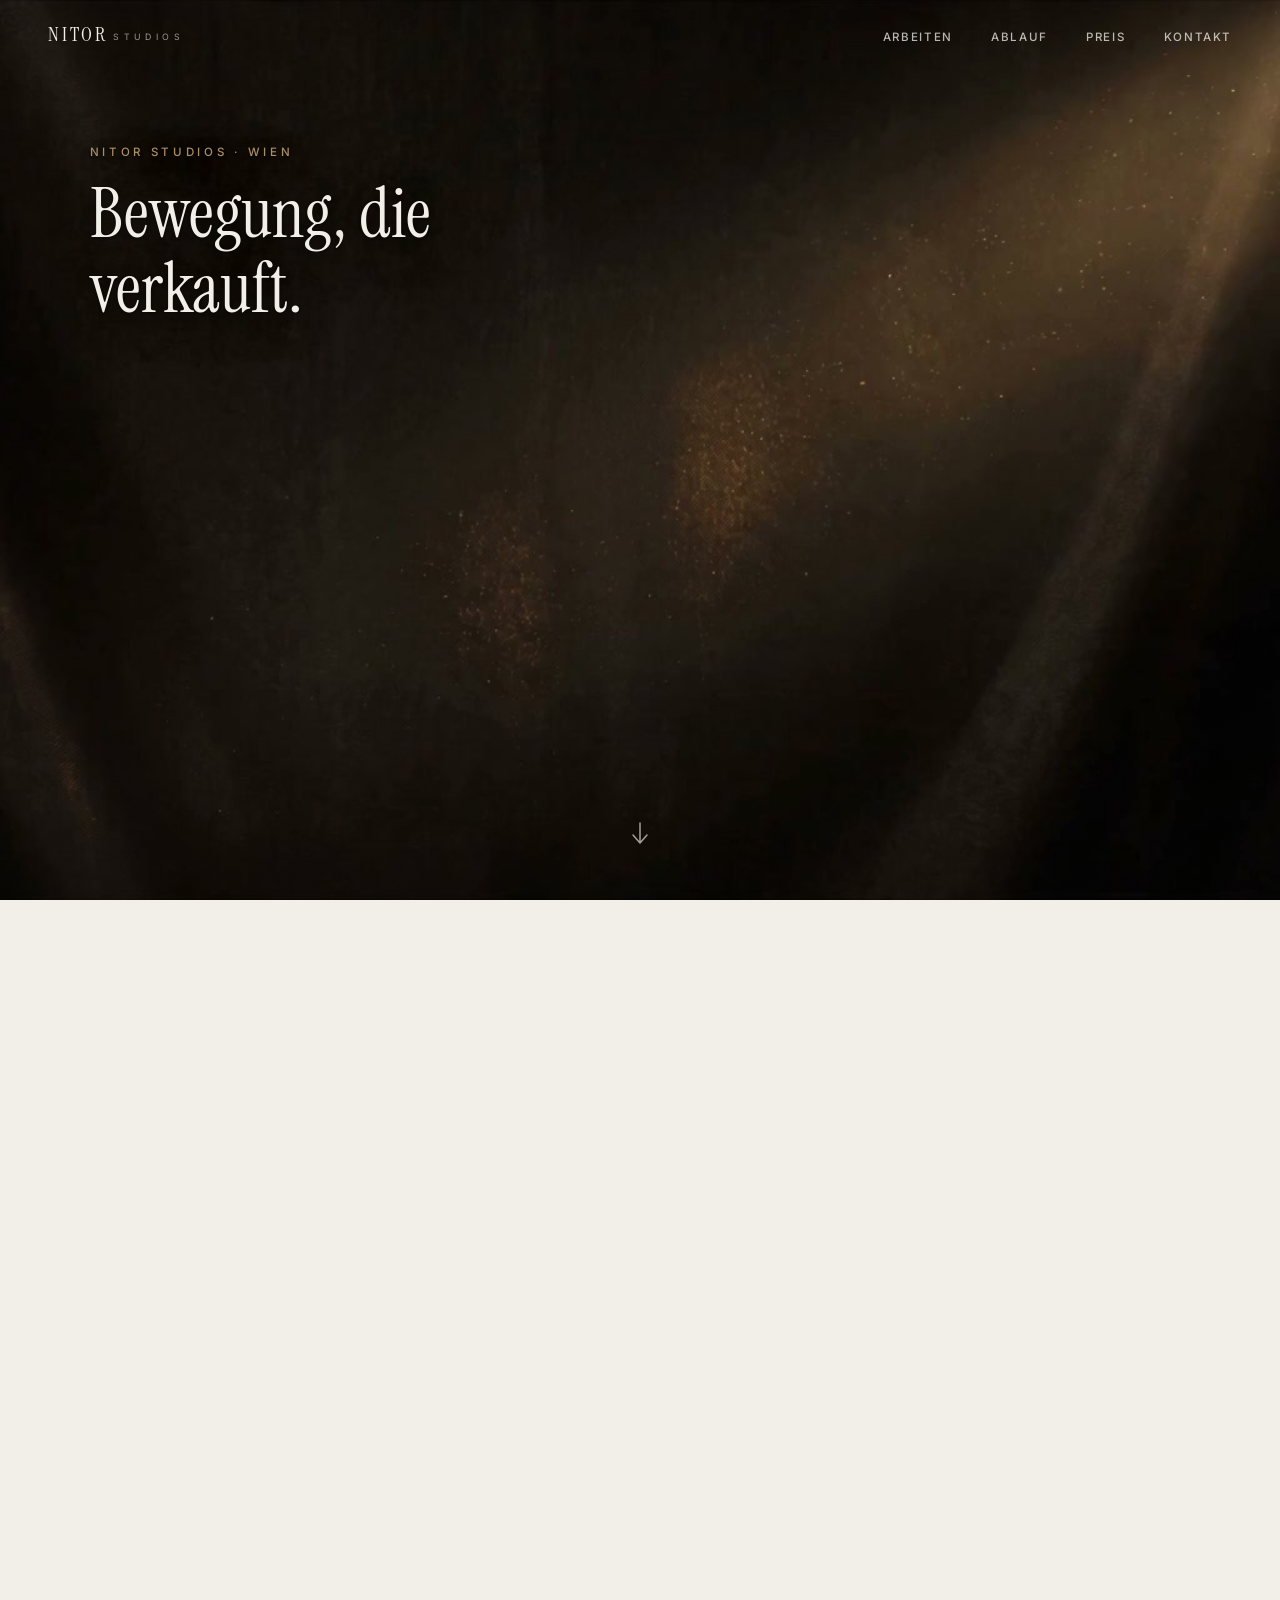
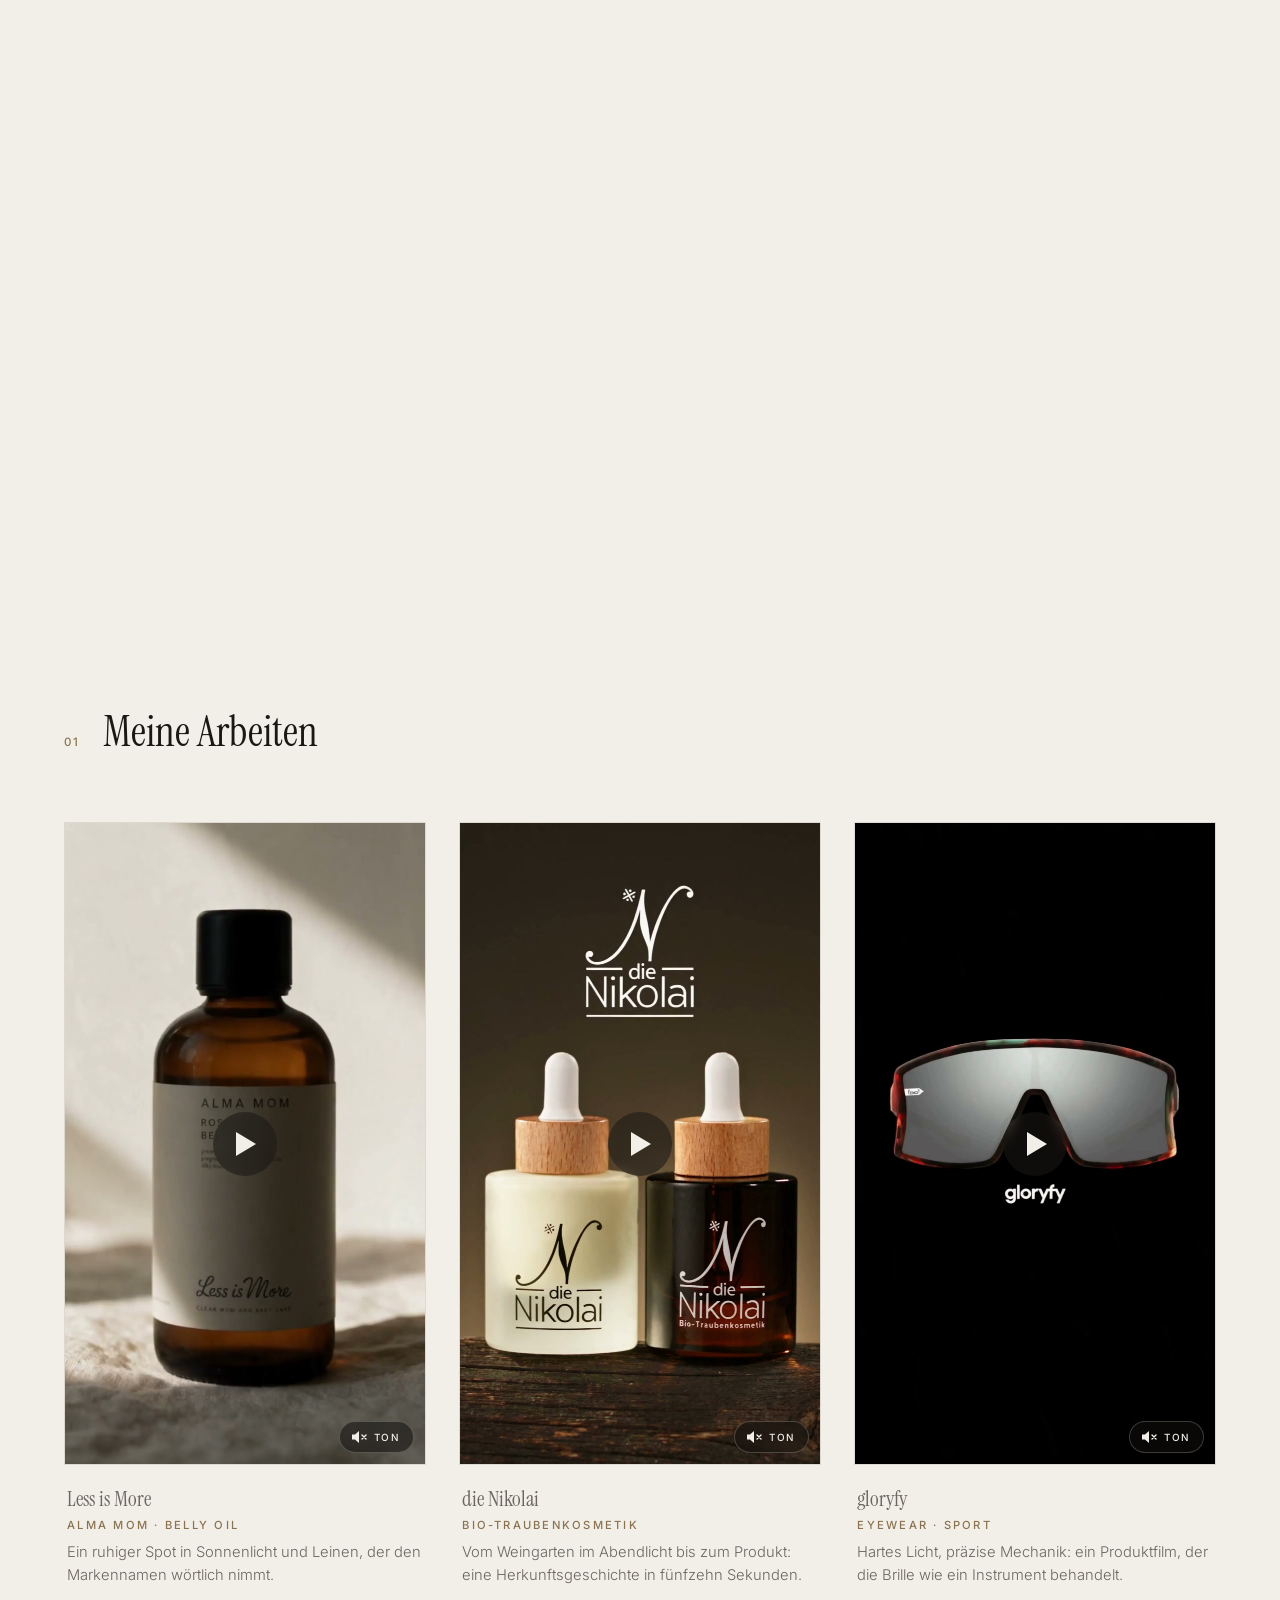
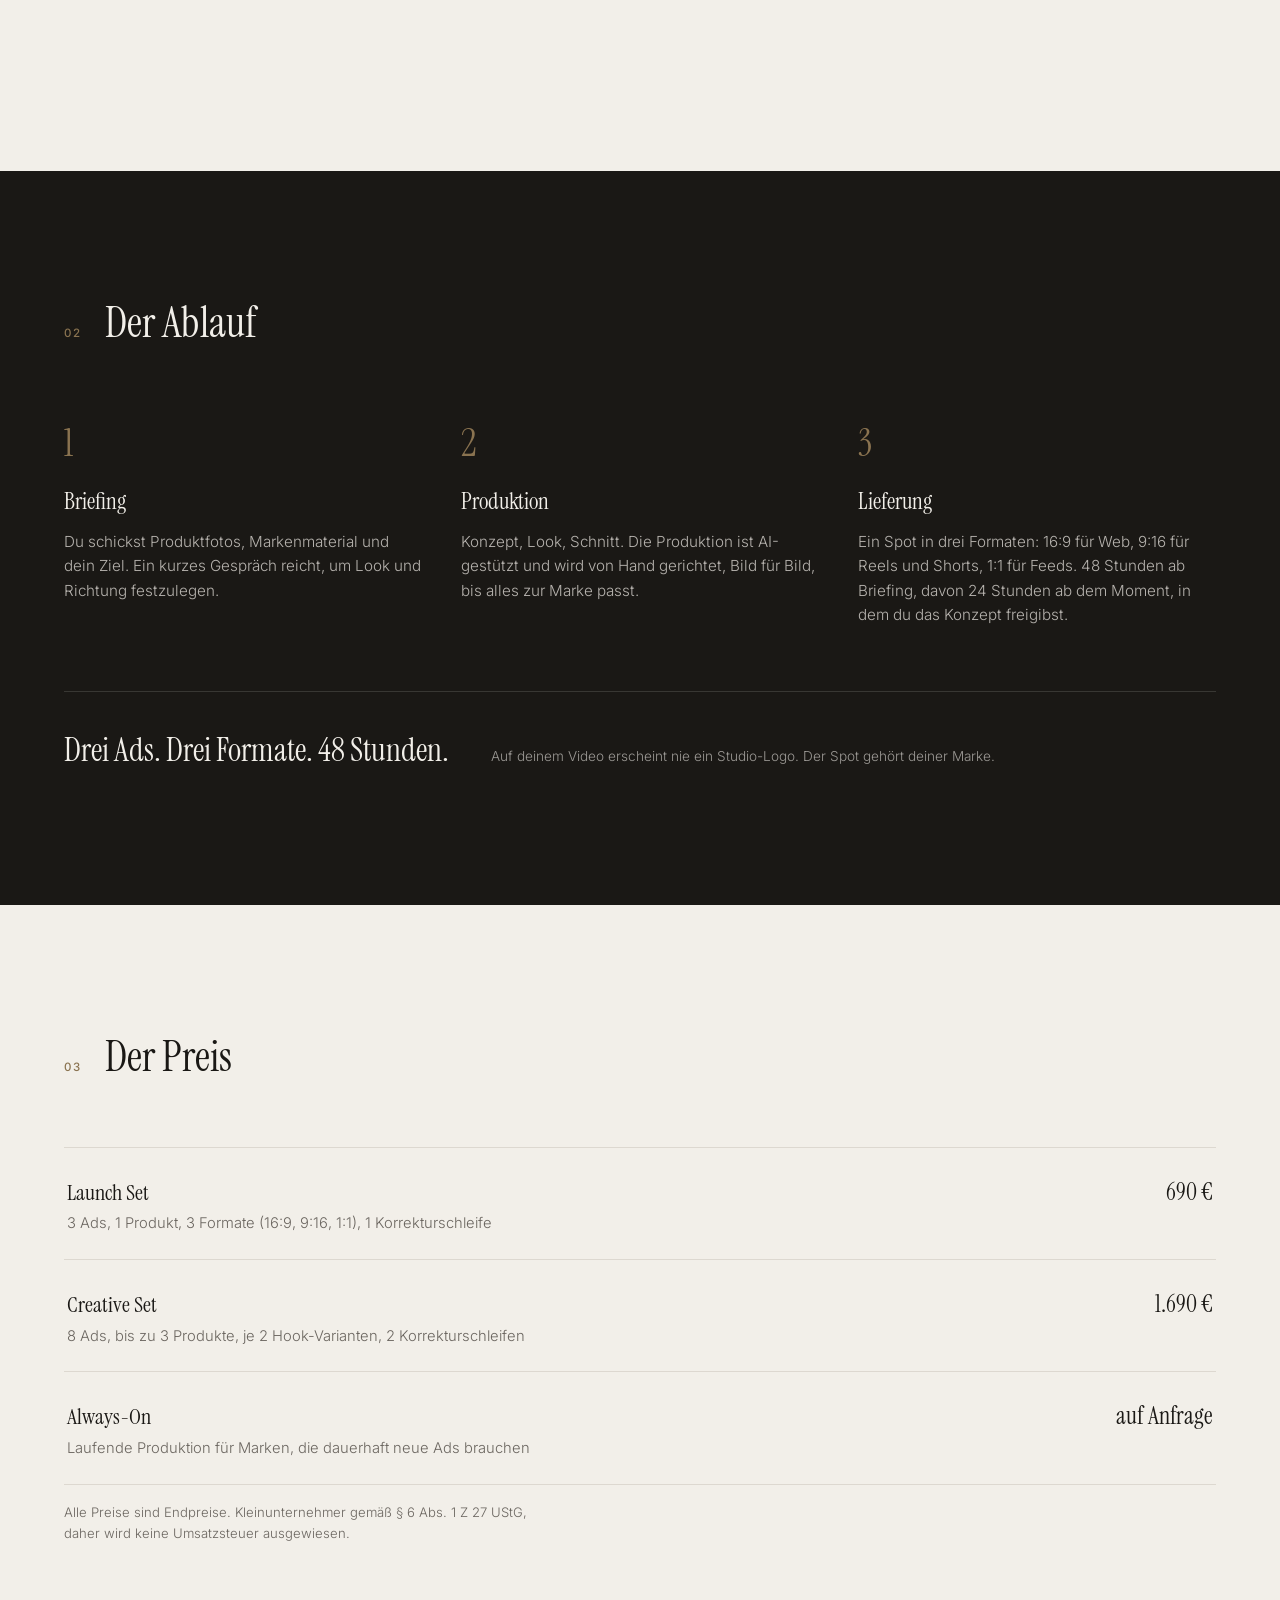
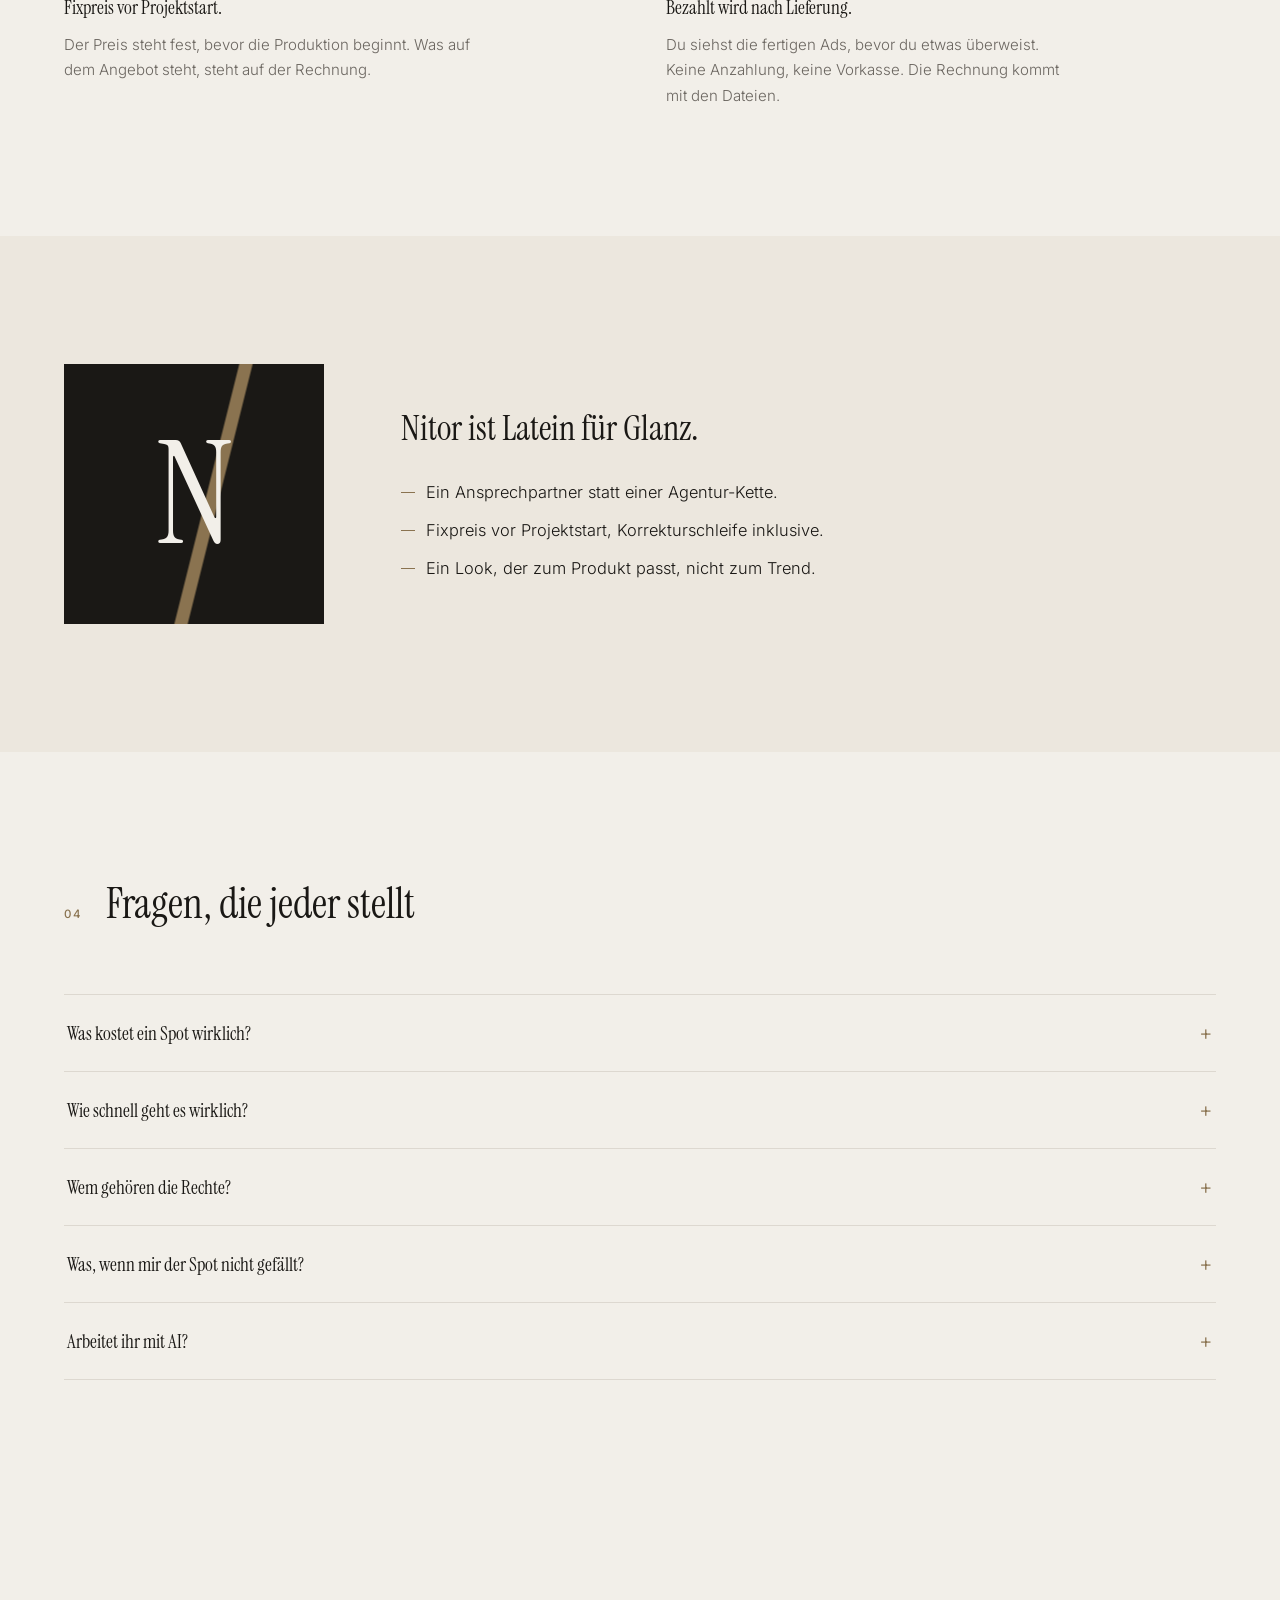
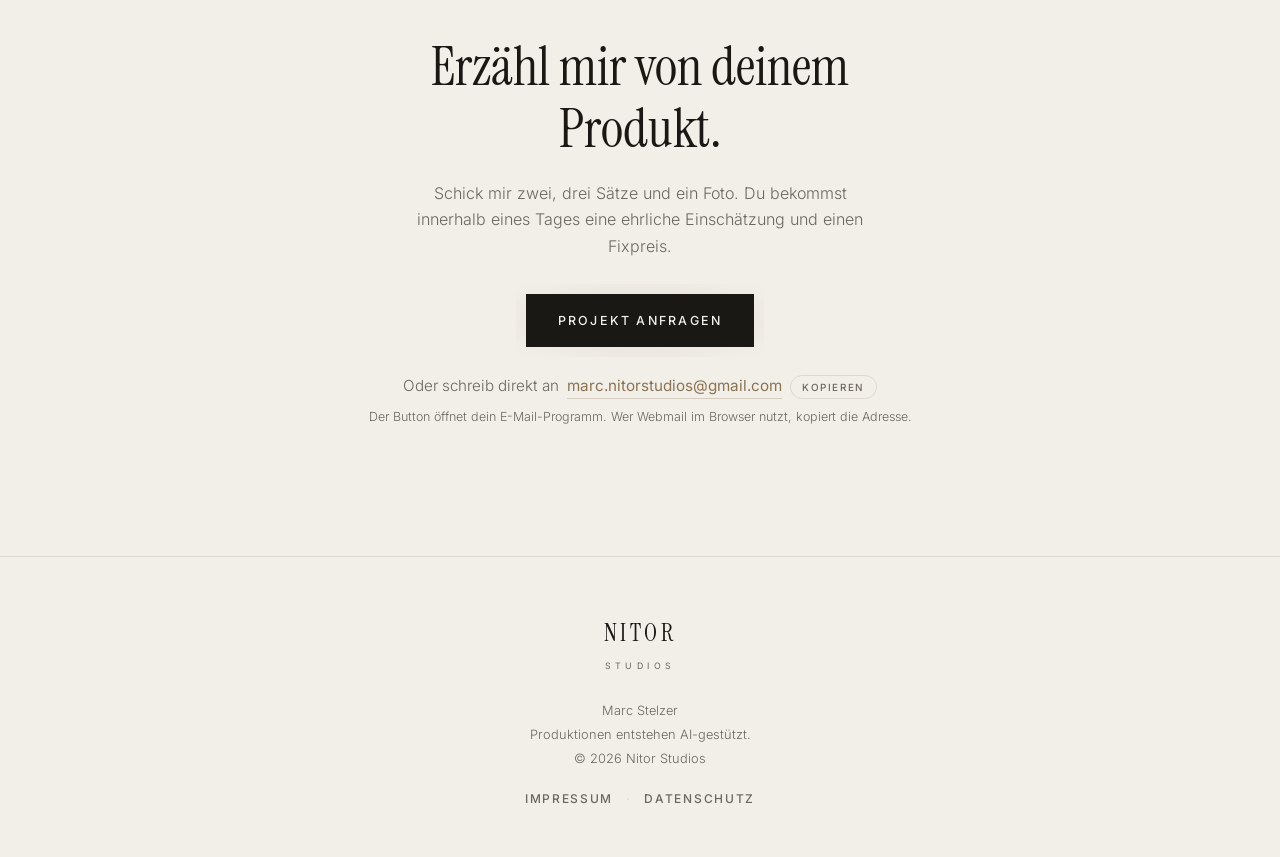
==== index.html @ 81fd9d3a "Footer: Ortsangabe Wien entfernt Co-Authored-By: Claude Fable 5 <noreply@anthropic.com>" ====
<!DOCTYPE html>
<html lang="de">
<head>
<meta charset="UTF-8">
<meta name="viewport" content="width=device-width, initial-scale=1.0">
<title>Nitor Studios · Produktvideos für Premium-Marken</title>
<meta name="description" content="Motion Design für Marken mit physischen Produkten. Drei Ads, drei Formate, Lieferung in 48 Stunden. Nitor Studios, Wien.">
<meta name="theme-color" content="#1A1815">
<meta property="og:title" content="Nitor Studios · Produktvideos für Premium-Marken">
<meta property="og:description" content="Drei Ads, drei Formate, Lieferung in 48 Stunden. Motion Design aus Wien.">
<meta property="og:type" content="website">
<meta property="og:url" content="https://nitorstudios.com/">
<meta property="og:image" content="https://nitorstudios.com/assets/hero-ending.jpg">
<link rel="icon" href="data:image/svg+xml,%3Csvg xmlns='http://www.w3.org/2000/svg' viewBox='0 0 64 64'%3E%3Crect width='64' height='64' rx='6' fill='%231A1815'/%3E%3Cline x1='46' y1='-4' x2='20' y2='70' stroke='%238A7350' stroke-width='5'/%3E%3Ctext x='32' y='45' font-family='Georgia,serif' font-size='38' fill='%23F2EFE9' text-anchor='middle'%3EN%3C/text%3E%3C/svg%3E">
<link rel="preload" href="assets/fonts/inter-var-latin.woff2" as="font" type="font/woff2" crossorigin>
<link rel="preload" href="assets/fonts/instrument-serif-400-latin.woff2" as="font" type="font/woff2" crossorigin>
<style>
/* Schriften liegen auf diesem Server, nicht bei Google. Lizenzen: assets/fonts/LIZENZ.txt */
@font-face{font-family:'Instrument Serif';font-style:normal;font-weight:400;font-display:swap;
  src:url(assets/fonts/instrument-serif-400-latin.woff2) format('woff2');
  unicode-range:U+0000-00FF,U+0131,U+0152-0153,U+02BB-02BC,U+02C6,U+02DA,U+02DC,U+0304,U+0308,U+0329,U+2000-206F,U+20AC,U+2122,U+2191,U+2193,U+2212,U+2215,U+FEFF,U+FFFD}
@font-face{font-family:'Instrument Serif';font-style:normal;font-weight:400;font-display:swap;
  src:url(assets/fonts/instrument-serif-400-latin-ext.woff2) format('woff2');
  unicode-range:U+0100-02BA,U+02BD-02C5,U+02C7-02CC,U+02CE-02D7,U+02DD-02FF,U+0304,U+0308,U+0329,U+1D00-1DBF,U+1E00-1E9F,U+1EF2-1EFF,U+2020,U+20A0-20AB,U+20AD-20C0,U+2113,U+2C60-2C7F,U+A720-A7FF}
@font-face{font-family:'Inter';font-style:normal;font-weight:100 900;font-display:swap;
  src:url(assets/fonts/inter-var-latin.woff2) format('woff2');
  unicode-range:U+0000-00FF,U+0131,U+0152-0153,U+02BB-02BC,U+02C6,U+02DA,U+02DC,U+0304,U+0308,U+0329,U+2000-206F,U+20AC,U+2122,U+2191,U+2193,U+2212,U+2215,U+FEFF,U+FFFD}
@font-face{font-family:'Inter';font-style:normal;font-weight:100 900;font-display:swap;
  src:url(assets/fonts/inter-var-latin-ext.woff2) format('woff2');
  unicode-range:U+0100-02BA,U+02BD-02C5,U+02C7-02CC,U+02CE-02D7,U+02DD-02FF,U+0304,U+0308,U+0329,U+1D00-1DBF,U+1E00-1E9F,U+1EF2-1EFF,U+2020,U+20A0-20AB,U+20AD-20C0,U+2113,U+2C60-2C7F,U+A720-A7FF}
:root{
  --canvas:#F2EFE9;
  --panel:#ECE7DE;
  --dark:#1A1815;
  --accent:#8A7350;
  --accent-hover:#75613F;
  --accent-muted:rgba(138,115,80,.28);
  --text-primary:#1A1815;
  --text-secondary:#6B6660;
  --line:#DDD8D0;
  --serif:'Instrument Serif',Georgia,serif;
  --sans:'Inter',Helvetica,Arial,sans-serif;
  --ease:cubic-bezier(.22,.61,.36,1);
  --ease-io:cubic-bezier(.65,.05,.36,1);
  --brass-light:#A98F66;
  --tveil:0 1px 2px rgba(12,10,8,.95),0 3px 14px rgba(12,10,8,.7),0 10px 40px rgba(12,10,8,.65);
}
*{margin:0;padding:0;box-sizing:border-box}
html{scroll-behavior:smooth}
html,body{overflow-x:hidden;overflow-x:clip}
body{
  font-family:var(--sans);font-weight:400;font-size:16px;line-height:1.65;
  color:var(--text-primary);background:var(--canvas);
  opacity:0;transition:opacity .8s var(--ease);
}
body.ready{opacity:1}
body.paused *,body.paused *::before,body.paused *::after{animation-play-state:paused !important}

/* Umgebungsebene: ein Hauch warmes Licht, sehr langsam, plus feines Korn */
.env{position:fixed;inset:0;z-index:0;pointer-events:none}
.env::before{content:"";position:absolute;inset:-20%;
  background:radial-gradient(ellipse 60% 50% at 70% 20%,rgba(138,115,80,.05),rgba(138,115,80,0) 70%);
  animation:envdrift 90s var(--ease-io) -30s infinite alternate}
.env::after{content:"";position:absolute;inset:0;opacity:.35;
  background-image:url("data:image/svg+xml,%3Csvg xmlns='http://www.w3.org/2000/svg' width='120' height='120'%3E%3Cfilter id='n'%3E%3CfeTurbulence type='fractalNoise' baseFrequency='.9' numOctaves='2'/%3E%3CfeColorMatrix values='0 0 0 0 .55 0 0 0 0 .5 0 0 0 0 .44 0 0 0 .05 0'/%3E%3C/filter%3E%3Crect width='120' height='120' filter='url(%23n)'/%3E%3C/svg%3E")}
@keyframes envdrift{from{transform:translate3d(-3%,-2%,0)}to{transform:translate3d(3%,4%,0)}}

.skip{position:absolute;left:-9999px;top:0;z-index:100;background:var(--dark);color:var(--canvas);padding:.6rem 1rem;font-size:.85rem}
.skip:focus{left:1rem;top:1rem}
:focus-visible{outline:2px solid var(--accent);outline-offset:3px}

/* ---------- Navigation ---------- */
nav{position:fixed;top:0;left:0;right:0;z-index:50;
  display:flex;align-items:baseline;justify-content:space-between;
  padding:1.1rem clamp(1.2rem,4vw,3rem);
  background:rgba(242,239,233,0);border-bottom:1px solid rgba(221,216,208,0);
  transition:background .5s var(--ease),border-color .5s var(--ease)}
nav.solid{background:rgba(242,239,233,.92);border-bottom-color:var(--line);backdrop-filter:blur(8px)}
.wordmark{font-family:var(--serif);font-size:1.25rem;letter-spacing:.14em;color:var(--text-primary);text-decoration:none;transition:color .5s var(--ease)}
.wordmark small{font-family:var(--sans);font-weight:400;font-size:.55rem;letter-spacing:.5em;color:var(--text-secondary);margin-left:.6em;vertical-align:.12em;transition:color .5s var(--ease)}
.nav-links{display:flex;gap:clamp(1rem,3vw,2.4rem);list-style:none}
.nav-links a{font-size:.72rem;font-weight:500;letter-spacing:.14em;text-transform:uppercase;color:var(--text-secondary);text-decoration:none;transition:color .3s var(--ease)}
.nav-links a:hover{color:var(--accent)}
/* Über dem dunklen Hero ist die Navigation hell */
nav:not(.solid) .wordmark{color:var(--canvas)}
nav:not(.solid) .wordmark small{color:rgba(242,239,233,.6)}
nav:not(.solid) .nav-links a{color:rgba(242,239,233,.75)}
nav:not(.solid) .nav-links a:hover{color:var(--brass-light)}
@media (max-width:720px){.nav-links{display:none}}

/* ---------- Hero ---------- */
.hero{position:relative;height:420vh}
.stage{position:sticky;top:0;height:100vh;overflow:hidden;background:var(--dark)}
.poster,video#heroVid{position:absolute;inset:0;width:100%;height:100%;object-fit:cover}
.poster{background-size:cover;background-position:center}
video#heroVid{opacity:0;transition:opacity .6s var(--ease);will-change:transform;transform:translateZ(0)}
.stage.video-ready video#heroVid{opacity:1}
.stage.video-failed video#heroVid{display:none}

/* Grund-Schleier: dunkelt die Ränder, damit kein Frame je roh unter Text liegt */
.scrim{position:absolute;inset:0;pointer-events:none;
  background:radial-gradient(ellipse 130% 100% at 50% 45%,rgba(12,10,8,0) 40%,rgba(12,10,8,.5) 100%)}

/* Das echte N über dem Film: baut sich mit dem Scroll auf */
.nlogo{position:absolute;top:32vh;left:50%;transform:translate(-50%,-50%) scale(calc(.94 + .06*var(--nk,0)));
  font-family:var(--serif);font-size:clamp(8rem,26vh,15rem);line-height:1;color:var(--canvas);
  opacity:var(--nk,0);pointer-events:none;text-shadow:0 2px 30px rgba(12,10,8,.5)}
/* Der Monogramm-Streifen als exakte Vektorlinie, erscheint zur Ankunft */
.nstreak{position:absolute;top:32vh;left:calc(50% + 3.2vh);width:1.3vh;height:160vh;
  transform:translate(-50%,-50%) rotate(14deg);background:rgba(169,143,102,.8);
  opacity:var(--sk,0);pointer-events:none;filter:blur(1px);
  -webkit-mask-image:linear-gradient(to bottom,transparent 0%,#000 18%,#000 54%,transparent 68%);
  mask-image:linear-gradient(to bottom,transparent 0%,#000 18%,#000 54%,transparent 68%)}

/* Text-Bänder (helle Schrift auf dunkler Welt) */
.band{position:absolute;opacity:0;max-width:34rem;color:var(--canvas);text-shadow:var(--tveil)}
.band::before{content:"";position:absolute;inset:-22% -18%;z-index:-1;pointer-events:none;
  opacity:calc(.3 + .7*var(--k,1));
  background:radial-gradient(ellipse 58% 52% at 50% 50%,rgba(12,10,8,var(--veil,.5)) 0%,rgba(12,10,8,calc(var(--veil,.5)*.6)) 40%,rgba(12,10,8,0) 70%)}
.band .kicker{font-size:.72rem;font-weight:500;letter-spacing:.32em;text-transform:uppercase;color:var(--brass-light);margin-bottom:1rem}
.band h1,.band h2{font-family:var(--serif);font-weight:400;line-height:1.08;letter-spacing:0;color:var(--canvas)}
.band h1{font-size:clamp(2.6rem,5.4vw,4.6rem)}
.band h2{font-size:clamp(2.2rem,4.4vw,3.6rem)}
.band p{font-weight:300;font-size:clamp(1.05rem,1.5vw,1.3rem);line-height:1.5;color:var(--canvas)}
.band .sub{margin-top:1.1rem;color:rgba(242,239,233,.82)}
#band1{top:16vh;left:clamp(1.2rem,7vw,6rem)}
#band2{top:30vh;left:clamp(1.2rem,7vw,6rem)}
#band3{top:26vh;left:clamp(1.2rem,7vw,6rem)}
#band4{top:50vh;left:50%;transform:translateX(-50%);text-align:center;max-width:46rem;width:min(92vw,46rem)}
.sr-only{position:absolute;width:1px;height:1px;padding:0;margin:-1px;overflow:hidden;clip:rect(0 0 0 0);white-space:nowrap;border:0}
.w{display:inline-block;white-space:nowrap}
.c{display:inline-block}

/* Entrance a: Aufstieg Wort für Wort */
.e-rise .w{--kc:clamp(0,(var(--k,0) - var(--th,0))*2.8,1);opacity:var(--kc);
  transform:translateY(calc((1 - var(--kc))*26px))}
/* Entrance c: Blur zu scharf, zwei Kopien */
.e-blur .soft{filter:blur(9px);position:absolute;inset:0;opacity:calc(1 - var(--k,0))}
.e-blur .sharp{opacity:var(--k,0)}
/* Entrance d: Wort-Punch */
.e-punch .w{--kc:clamp(0,(var(--k,0) - var(--th,0))*3,1);
  --ks:clamp(0,(var(--k,0) - var(--th,0) - var(--sd,.1))*var(--ss,3.2),1);
  opacity:var(--kc);
  transform:scale(calc(0.6 + (0.4 + var(--ov,.1))*var(--kc) - var(--ov,.1)*var(--ks)))}
.e-punch .w.em{--ov:0.24;--sd:0.16;--ss:2.6;color:var(--accent)}
/* Entrance e: gestaffelte Ankunft */
.e-settle .w{--kc:clamp(0,(var(--k,0) - var(--th,0))*3,1);opacity:var(--kc);
  transform:translateY(calc((1 - var(--kc))*22px))}
.e-settle .sub{opacity:var(--ks2,0);transform:translateY(calc((1 - var(--ks2,0))*14px))}
.e-settle .cta-row{opacity:var(--kb,0);transform:translateY(calc((1 - var(--kb,0))*12px))}

.cta-row{display:flex;gap:1rem;justify-content:center;margin-top:1.8rem;flex-wrap:wrap}
.btn{display:inline-block;font-size:.78rem;font-weight:500;letter-spacing:.18em;text-transform:uppercase;
  text-decoration:none;padding:.95rem 1.9rem;border:1px solid var(--text-primary);color:var(--text-primary);
  background:transparent;transition:background .35s var(--ease),color .35s var(--ease),border-color .35s var(--ease);text-shadow:none}
.btn:hover{background:var(--dark);color:var(--canvas)}
.btn.solid{background:var(--dark);color:var(--canvas);border-color:var(--dark)}
.btn.solid:hover{background:var(--accent);border-color:var(--accent)}
/* Buttons auf dunklem Grund (Hero und statischer Hero) */
.stage .btn,.static-hero .btn{border-color:var(--canvas);color:var(--canvas)}
.stage .btn:hover,.static-hero .btn:hover{background:var(--canvas);color:var(--dark)}
.stage .btn.solid,.static-hero .btn.solid{background:var(--canvas);color:var(--dark);border-color:var(--canvas)}
.stage .btn.solid:hover,.static-hero .btn.solid:hover{background:var(--brass-light);border-color:var(--brass-light);color:var(--dark)}
@media (pointer:coarse){.btn{min-height:44px;display:inline-flex;align-items:center;justify-content:center}}

/* Ladering und Scroll-Hinweis */
.ring-wrap{position:absolute;bottom:3.2rem;left:50%;transform:translateX(-50%);color:var(--accent)}
.ring{width:34px;height:34px;transform:rotate(-90deg)}
.ring circle{stroke-dashoffset:var(--ld,126);transition:stroke-dashoffset .2s linear}
.cue{position:absolute;bottom:3.2rem;left:50%;transform:translateX(-50%);color:rgba(242,239,233,.65);opacity:0;transition:opacity .8s var(--ease)}
.cue.on{opacity:1}
.cue svg{display:block;animation:cuefloat 2.6s var(--ease-io) -1.2s infinite alternate}
@keyframes cuefloat{from{transform:translateY(-4px)}to{transform:translateY(4px)}}
@media (max-height:560px){.cue,.ring-wrap{display:none}}

/* Statischer Hero */
.static-hero{display:none;position:relative;min-height:100svh;padding:7rem 1.4rem 4rem;
  background-color:var(--dark);background-size:cover;background-position:center;text-align:center;
  flex-direction:column;justify-content:flex-end;align-items:center}
.static-hero::before{content:"";position:absolute;inset:0;
  background:linear-gradient(180deg,rgba(18,16,13,.25) 30%,rgba(18,16,13,.78) 78%,#1A1815 100%)}
.static-hero>*{position:relative}
.static-hero .nstat{font-family:var(--serif);font-size:clamp(6rem,18vh,9rem);line-height:1;color:var(--canvas);margin-bottom:1.6rem}
.static-hero .kicker{font-size:.72rem;font-weight:500;letter-spacing:.32em;text-transform:uppercase;color:var(--brass-light);margin-bottom:1rem}
.static-hero h1{font-family:var(--serif);font-weight:400;font-size:clamp(2.4rem,9vw,3.6rem);line-height:1.1;max-width:16ch;color:var(--canvas)}
.static-hero p{font-weight:300;font-size:1.08rem;color:rgba(242,239,233,.78);max-width:44ch;margin-top:1rem}

/* Static-Hero-Gates: fünf Bedingungen, zeichengleich in JS gespiegelt */
@media (max-width: 720px){.hero{display:none}.static-hero{display:flex}}
@media (orientation: portrait) and (max-width: 1024px){.hero{display:none}.static-hero{display:flex}}
@media (orientation: portrait) and (pointer: coarse){.hero{display:none}.static-hero{display:flex}}
@media (orientation: landscape) and (pointer: coarse) and (max-height: 560px){.hero{display:none}.static-hero{display:flex}}
@media (prefers-reduced-motion: reduce){.hero{display:none}.static-hero{display:flex}}

/* ---------- Sektionen ---------- */
main{position:relative;z-index:1}
section{position:relative;padding:clamp(5rem,10vw,8.5rem) clamp(1.2rem,4vw,3rem)}
.inner{max-width:72rem;margin:0 auto}
.sec-head{display:flex;align-items:baseline;gap:1.4rem;margin-bottom:clamp(2.4rem,5vw,4rem)}
.sec-head .no{font-size:.72rem;font-weight:500;letter-spacing:.2em;color:var(--accent)}
.sec-head h2{font-family:var(--serif);font-weight:400;font-size:clamp(1.9rem,3.4vw,2.6rem);line-height:1.2}
.diag{display:block;width:100%;height:56px;margin:0 auto;max-width:72rem}
.diag line{stroke:var(--accent-muted);stroke-width:1.5;stroke-dasharray:var(--dlen,300);stroke-dashoffset:var(--doff,300)}

/* Arbeiten */
.works-grid{display:grid;grid-template-columns:repeat(3,1fr);gap:clamp(1.2rem,2.6vw,2.4rem)}
@media (max-width:900px){.works-grid{grid-template-columns:1fr;max-width:26rem;margin:0 auto}}
.work{opacity:1}
.work .frame{position:relative;aspect-ratio:9/16;overflow:hidden;background:var(--panel);border:1px solid var(--line)}
.work video{position:absolute;inset:0;width:100%;height:100%;object-fit:cover}
.work .playbtn{position:absolute;inset:0;width:100%;height:100%;border:0;background:transparent;cursor:pointer;display:flex;align-items:center;justify-content:center}
.work .playbtn .disc{width:64px;height:64px;border-radius:50%;background:rgba(26,24,21,.55);backdrop-filter:blur(6px);
  display:flex;align-items:center;justify-content:center;
  transition:transform .35s var(--ease),background .35s var(--ease),opacity .35s var(--ease)}
.work .playbtn:hover .disc{transform:scale(1.08);background:rgba(138,115,80,.75)}
.work .playbtn svg{display:block}
.work .playbtn .ico-play{margin-left:3px}
.work .playbtn .ico-pause{display:none}
.work.playing .playbtn .disc{opacity:0}
.work.playing .playbtn:hover .disc,.work.playing .playbtn:focus-visible .disc{opacity:1}
.work.playing .playbtn .ico-play{display:none}
.work.playing .playbtn .ico-pause{display:block}
/* Ton-Knopf: klein, ruhig, immer erreichbar */
.work .soundbtn{position:absolute;right:.7rem;bottom:.7rem;display:flex;align-items:center;gap:.45rem;
  padding:.5rem .75rem;border:1px solid rgba(242,239,233,.22);border-radius:999px;cursor:pointer;
  background:rgba(18,16,13,.55);backdrop-filter:blur(10px);color:var(--canvas);
  font-family:var(--sans);font-size:.62rem;font-weight:500;letter-spacing:.16em;text-transform:uppercase;
  transition:background .3s var(--ease),border-color .3s var(--ease)}
.work .soundbtn:hover{background:rgba(138,115,80,.8);border-color:transparent}
.work .soundbtn .ico-on{display:none}
.work.sound .soundbtn .ico-on{display:block}
.work.sound .soundbtn .ico-off{display:none}
.work.sound .soundbtn{background:rgba(138,115,80,.85);border-color:transparent}
@media (pointer:coarse){.work .soundbtn{min-height:44px}}
.work .meta{padding:1.1rem .2rem 0}
.work .meta .brand{font-family:var(--serif);font-size:1.3rem}
.work .meta .cat{font-size:.7rem;font-weight:500;letter-spacing:.2em;text-transform:uppercase;color:var(--accent);margin:.15rem 0 .4rem}
.work .meta p{font-size:.92rem;font-weight:300;color:var(--text-secondary);line-height:1.55}

/* Ablauf (dunkel) */
.ablauf{background:var(--dark);color:var(--canvas)}
.ablauf .sec-head h2{color:var(--canvas)}
.steps{display:grid;grid-template-columns:repeat(3,1fr);gap:clamp(1.6rem,3vw,3rem)}
@media (max-width:900px){.steps{grid-template-columns:1fr}}
.step .num{font-family:var(--serif);font-size:2.4rem;color:var(--accent)}
.step h3{font-family:var(--serif);font-weight:400;font-size:1.45rem;margin:.5rem 0 .6rem}
.step p{font-weight:300;font-size:.95rem;color:rgba(242,239,233,.72);line-height:1.6}
.ablauf .promise{margin-top:clamp(2.4rem,5vw,4rem);padding-top:2rem;border-top:1px solid rgba(242,239,233,.14);
  display:flex;flex-wrap:wrap;gap:1rem 2.6rem;align-items:baseline}
.ablauf .promise .big{font-family:var(--serif);font-size:clamp(1.5rem,2.6vw,2rem)}
.ablauf .promise .note{font-size:.85rem;font-weight:300;color:rgba(242,239,233,.6)}

/* Preis */
.price-table{border-top:1px solid var(--line)}
.price-row{display:flex;justify-content:space-between;align-items:baseline;gap:1.5rem;padding:1.5rem .2rem;border-bottom:1px solid var(--line)}
.price-row .what{font-weight:300;font-size:1.02rem}
.price-row .pkgname{display:block;font-family:var(--serif);font-size:1.4rem;line-height:1.2}
.price-row .pkgdesc{display:block;margin-top:.35rem;font-size:.92rem;color:var(--text-secondary);line-height:1.55;max-width:56ch}
.price-row .amount{font-family:var(--serif);font-size:1.5rem;white-space:nowrap}
.price-row .amount .per{font-family:var(--sans);font-size:.76rem;font-weight:400;color:var(--text-secondary);letter-spacing:.04em}
.ust{margin-top:1.1rem;font-size:.82rem;font-weight:300;line-height:1.6;color:var(--text-secondary);max-width:60ch}
.price-notes{display:grid;grid-template-columns:1fr 1fr;gap:clamp(1.5rem,4vw,3.5rem);margin-top:clamp(2rem,4vw,3rem)}
@media (max-width:760px){.price-notes{grid-template-columns:1fr;gap:1.8rem}}
.pnote h3{font-family:var(--serif);font-weight:400;font-size:1.18rem;margin-bottom:.5rem}
.pnote p{font-size:.94rem;font-weight:300;color:var(--text-secondary);line-height:1.7;max-width:46ch}

/* Glanz-Moment */
.glanz{background:var(--panel)}
.glanz .inner{display:grid;grid-template-columns:auto 1fr;gap:clamp(2rem,6vw,5rem);align-items:center}
@media (max-width:900px){.glanz .inner{grid-template-columns:1fr;justify-items:center;text-align:center}}
.mono{position:relative;width:clamp(180px,24vw,260px);aspect-ratio:1;background:var(--dark);display:block}
.mono svg{display:block;width:100%;height:100%}
/* Markenblatt: der Streifen laeuft einmal durch, 400 ms, danach steht er. */
.mono .streak{transform:translate(150px,-150px)}
.glanz.shine .streak{animation:streakPass .4s cubic-bezier(.22,.61,.36,1) both}
@keyframes streakPass{from{transform:translate(150px,-150px)}to{transform:translate(0,0)}}
.glanz-copy .lead{font-family:var(--serif);font-size:clamp(1.6rem,2.8vw,2.2rem);line-height:1.25;max-width:22ch}
.glanz-lines{margin-top:1.8rem;list-style:none;display:grid;gap:.7rem}
.glanz-lines li{font-weight:300;font-size:1.02rem;opacity:0;transform:translateY(6px);
  transition:opacity .6s var(--ease),transform .6s var(--ease);display:flex;gap:.7rem;align-items:baseline}
@media (max-width:900px){.glanz-lines li{justify-content:center}}
.glanz-lines li::before{content:"";width:14px;height:1px;background:var(--accent);flex:none;align-self:center}
.glanz.shine .glanz-lines li{opacity:1;transform:translateY(0);transition-delay:.42s}
.glanz.shine .glanz-lines li:nth-child(2){transition-delay:.54s}
.glanz.shine .glanz-lines li:nth-child(3){transition-delay:.66s}

/* FAQ */
.faq details{border-bottom:1px solid var(--line)}
.faq details:first-of-type{border-top:1px solid var(--line)}
.faq summary{cursor:pointer;list-style:none;display:flex;justify-content:space-between;align-items:baseline;gap:1.5rem;
  padding:1.3rem .2rem;font-family:var(--serif);font-size:1.2rem;transition:color .3s var(--ease)}
.faq summary::-webkit-details-marker{display:none}
.faq summary:hover{color:var(--accent)}
.faq summary .mark{font-family:var(--sans);font-weight:300;font-size:1.3rem;color:var(--accent);transition:transform .4s var(--ease)}
.faq details[open] .mark{transform:rotate(45deg)}
.faq .answer{padding:0 .2rem 1.4rem;font-weight:300;font-size:.96rem;color:var(--text-secondary);max-width:62ch;line-height:1.7}

/* Kontakt */
.kontakt{text-align:center}
.kontakt .lead{font-family:var(--serif);font-size:clamp(2rem,4.6vw,3.4rem);line-height:1.15;max-width:18ch;margin:0 auto}
.kontakt .sub{margin:1.2rem auto 2.2rem;font-weight:300;color:var(--text-secondary);max-width:46ch}
.kontakt .mailline{margin-top:1.6rem;font-size:.95rem;font-weight:300;color:var(--text-secondary);
  display:flex;flex-wrap:wrap;gap:.5rem;align-items:baseline;justify-content:center}
.kontakt .mailaddr{color:var(--accent);font-weight:400;user-select:all;border-bottom:1px solid var(--accent-muted)}
.kontakt .copybtn{font-family:var(--sans);font-size:.62rem;font-weight:500;letter-spacing:.16em;text-transform:uppercase;
  color:var(--text-secondary);background:transparent;border:1px solid var(--line);border-radius:999px;
  padding:.3rem .7rem;cursor:pointer;transition:color .3s var(--ease),border-color .3s var(--ease)}
.kontakt .copybtn:hover{color:var(--accent);border-color:var(--accent)}
@media (pointer:coarse){.kontakt .copybtn{min-height:44px;display:inline-flex;align-items:center;justify-content:center}}
.kontakt .honest{margin-top:.5rem;font-size:.78rem;font-weight:300;color:var(--text-secondary)}
.cta-glow{position:relative;display:inline-block}
.cta-glow::before{content:"";position:absolute;inset:-10px;z-index:-1;border-radius:4px;pointer-events:none;
  background:radial-gradient(ellipse 100% 100% at 50% 50%,var(--accent-muted),transparent 70%);
  opacity:.4;animation:glowpulse 5s var(--ease-io) -2s infinite alternate}
@keyframes glowpulse{from{opacity:.15}to{opacity:.55}}

/* Footer */
footer{border-top:1px solid var(--line);padding:3.5rem clamp(1.2rem,4vw,3rem) 3rem;text-align:center}
footer .fm{font-family:var(--serif);font-size:1.5rem;letter-spacing:.14em}
footer .fm small{display:block;font-family:var(--sans);font-weight:400;font-size:.55rem;letter-spacing:.5em;color:var(--text-secondary);margin-top:.4rem}
footer .fline{margin-top:1.6rem;font-size:.8rem;font-weight:300;color:var(--text-secondary);line-height:1.9}
footer .flinks{margin-top:1.1rem;display:flex;gap:.8rem;justify-content:center;align-items:baseline;
  font-size:.75rem;font-weight:500;letter-spacing:.14em;text-transform:uppercase;color:var(--line)}
footer .flinks a{color:var(--text-secondary);text-decoration:none;transition:color .3s var(--ease)}
footer .flinks a:hover{color:var(--accent)}
@media (pointer:coarse){footer .flinks a{min-height:44px;display:inline-flex;align-items:center}}

/* Entrances beim Scrollen */
.rev .part{opacity:0;transform:translateY(24px)}
.rev.in .part{opacity:1;transform:translateY(0);transition:opacity .8s var(--ease),transform .8s var(--ease)}
.rev.in .part:nth-child(2){transition-delay:.1s}
.rev.in .part:nth-child(3){transition-delay:.2s}
.rev.in .part:nth-child(4){transition-delay:.3s}
.rev.in.settled .part,.rev.in.settled .part:nth-child(2),.rev.in.settled .part:nth-child(3),.rev.in.settled .part:nth-child(4){transition-delay:0s}

@media (prefers-reduced-motion: reduce){
  html{scroll-behavior:auto}
  *,*::before,*::after{animation:none !important;transition:none !important;transition-delay:0s !important}
  body{opacity:1}
  .rev .part{opacity:1;transform:none}
  .glanz .glanz-lines li{opacity:1;transform:none}
  .mono .streak{transform:translate(0,0);animation:none}
  .diag line{stroke-dashoffset:0 !important}
}
</style>
</head>
<body>
<a class="skip" href="#main">Zum Inhalt springen</a>
<div class="env" aria-hidden="true"></div>

<nav aria-label="Hauptnavigation">
  <a class="wordmark" href="#top">NITOR<small>STUDIOS</small></a>
  <ul class="nav-links">
    <li><a href="#arbeiten">Arbeiten</a></li>
    <li><a href="#ablauf">Ablauf</a></li>
    <li><a href="#preis">Preis</a></li>
    <li><a href="#kontakt">Kontakt</a></li>
  </ul>
</nav>

<!-- Scroll-Hero -->
<div class="hero" id="top">
  <div class="stage" id="stage">
    <div class="poster" id="poster" aria-hidden="true"></div>
    <video id="heroVid" preload="none" muted playsinline aria-hidden="true" tabindex="-1"></video>
    <div class="scrim" aria-hidden="true"></div>
    <div class="nstreak" id="nstreak" aria-hidden="true"></div>
    <div class="nlogo" id="nlogo" aria-hidden="true">N</div>

    <div class="band e-rise" id="band1" data-split="h1">
      <p class="kicker">Nitor Studios · Wien</p>
      <h1>Bewegung, die verkauft.</h1>
    </div>

    <div class="band e-blur" id="band2">
      <p class="soft" aria-hidden="true">Ein Produktspot bindet sonst Wochen und ein Budget, das viele Marken nicht haben.</p>
      <p class="sharp">Ein Produktspot bindet sonst Wochen und ein Budget, das viele Marken nicht haben.</p>
    </div>

    <div class="band e-punch" id="band3" data-split="p" data-em="48,Stunden.">
      <p>Bei uns: drei Ads, drei Formate, 48 Stunden.</p>
    </div>

    <div class="band e-settle" id="band4" data-split="h2">
      <h2>Produktvideos, die zum Produkt passen.</h2>
      <p class="sub">Motion Design für Premium-Marken. Fixpreis, Korrekturschleife inklusive.</p>
      <div class="cta-row">
        <a class="btn solid" href="#arbeiten">Arbeiten ansehen</a>
        <a class="btn" href="#kontakt">Projekt anfragen</a>
      </div>
    </div>

    <div class="ring-wrap" id="ringWrap" aria-hidden="true">
      <svg class="ring" viewBox="0 0 48 48"><circle cx="24" cy="24" r="20" fill="none" stroke="currentColor" stroke-width="3" stroke-dasharray="126"/></svg>
    </div>
  </div>
</div>

<!-- Statischer Hero (Handy, Reduced Motion) -->
<header class="static-hero" id="staticHero">
  <p class="nstat" aria-hidden="true">N</p>
  <p class="kicker">Nitor Studios · Wien</p>
  <h1>Produktvideos, die zum Produkt passen.</h1>
  <p>Motion Design für Premium-Marken. Drei Ads, drei Formate, in 48 Stunden.</p>
  <div class="cta-row">
    <a class="btn solid" href="#arbeiten">Arbeiten ansehen</a>
    <a class="btn" href="#kontakt">Projekt anfragen</a>
  </div>
</header>

<main id="main" tabindex="-1">

  <section id="arbeiten">
    <div class="inner">
      <div class="sec-head rev"><span class="no part">01</span><h2 class="part">Meine Arbeiten</h2></div>
      <div class="works-grid">
        <article class="work rev">
          <div class="frame part">
            <video preload="none" playsinline muted loop poster="assets/poster-almamom.jpg" data-src="assets/work-almamom.mp4"></video>
            <button class="playbtn" type="button" aria-label="Less is More Spot abspielen oder pausieren">
              <span class="disc">
                <svg class="ico-play" width="20" height="24" viewBox="0 0 20 24" aria-hidden="true"><path d="M0 0 L20 12 L0 24 Z" fill="#F2EFE9"/></svg>
                <svg class="ico-pause" width="18" height="22" viewBox="0 0 18 22" aria-hidden="true"><rect x="0" y="0" width="6" height="22" fill="#F2EFE9"/><rect x="12" y="0" width="6" height="22" fill="#F2EFE9"/></svg>
              </span>
            </button>
            <button class="soundbtn" type="button" aria-label="Ton für Less is More einschalten">
              <svg class="ico-off" width="15" height="14" viewBox="0 0 15 14" aria-hidden="true"><path d="M0 4.5h3L7 1v12L3 9.5H0z" fill="currentColor"/><path d="M10 5l4 4M14 5l-4 4" stroke="currentColor" stroke-width="1.4" fill="none" stroke-linecap="round"/></svg>
              <svg class="ico-on" width="15" height="14" viewBox="0 0 15 14" aria-hidden="true"><path d="M0 4.5h3L7 1v12L3 9.5H0z" fill="currentColor"/><path d="M10 4.6a3.4 3.4 0 010 4.8M12.3 2.4a6.6 6.6 0 010 9.2" stroke="currentColor" stroke-width="1.4" fill="none" stroke-linecap="round"/></svg>
              <span class="lbl">Ton</span>
            </button>
          </div>
          <div class="meta part">
            <p class="brand">Less is More</p>
            <p class="cat">Alma Mom · Belly Oil</p>
            <p>Ein ruhiger Spot in Sonnenlicht und Leinen, der den Markennamen wörtlich nimmt.</p>
          </div>
        </article>
        <article class="work rev">
          <div class="frame part">
            <video preload="none" playsinline muted loop poster="assets/poster-nikolai.jpg" data-src="assets/work-nikolai.mp4"></video>
            <button class="playbtn" type="button" aria-label="die Nikolai Spot abspielen oder pausieren">
              <span class="disc">
                <svg class="ico-play" width="20" height="24" viewBox="0 0 20 24" aria-hidden="true"><path d="M0 0 L20 12 L0 24 Z" fill="#F2EFE9"/></svg>
                <svg class="ico-pause" width="18" height="22" viewBox="0 0 18 22" aria-hidden="true"><rect x="0" y="0" width="6" height="22" fill="#F2EFE9"/><rect x="12" y="0" width="6" height="22" fill="#F2EFE9"/></svg>
              </span>
            </button>
            <button class="soundbtn" type="button" aria-label="Ton für die Nikolai einschalten">
              <svg class="ico-off" width="15" height="14" viewBox="0 0 15 14" aria-hidden="true"><path d="M0 4.5h3L7 1v12L3 9.5H0z" fill="currentColor"/><path d="M10 5l4 4M14 5l-4 4" stroke="currentColor" stroke-width="1.4" fill="none" stroke-linecap="round"/></svg>
              <svg class="ico-on" width="15" height="14" viewBox="0 0 15 14" aria-hidden="true"><path d="M0 4.5h3L7 1v12L3 9.5H0z" fill="currentColor"/><path d="M10 4.6a3.4 3.4 0 010 4.8M12.3 2.4a6.6 6.6 0 010 9.2" stroke="currentColor" stroke-width="1.4" fill="none" stroke-linecap="round"/></svg>
              <span class="lbl">Ton</span>
            </button>
          </div>
          <div class="meta part">
            <p class="brand">die Nikolai</p>
            <p class="cat">Bio-Traubenkosmetik</p>
            <p>Vom Weingarten im Abendlicht bis zum Produkt: eine Herkunftsgeschichte in fünfzehn Sekunden.</p>
          </div>
        </article>
        <article class="work rev">
          <div class="frame part">
            <video preload="none" playsinline muted loop poster="assets/poster-gloryfy.jpg" data-src="assets/work-gloryfy.mp4"></video>
            <button class="playbtn" type="button" aria-label="gloryfy Spot abspielen oder pausieren">
              <span class="disc">
                <svg class="ico-play" width="20" height="24" viewBox="0 0 20 24" aria-hidden="true"><path d="M0 0 L20 12 L0 24 Z" fill="#F2EFE9"/></svg>
                <svg class="ico-pause" width="18" height="22" viewBox="0 0 18 22" aria-hidden="true"><rect x="0" y="0" width="6" height="22" fill="#F2EFE9"/><rect x="12" y="0" width="6" height="22" fill="#F2EFE9"/></svg>
              </span>
            </button>
            <button class="soundbtn" type="button" aria-label="Ton für gloryfy einschalten">
              <svg class="ico-off" width="15" height="14" viewBox="0 0 15 14" aria-hidden="true"><path d="M0 4.5h3L7 1v12L3 9.5H0z" fill="currentColor"/><path d="M10 5l4 4M14 5l-4 4" stroke="currentColor" stroke-width="1.4" fill="none" stroke-linecap="round"/></svg>
              <svg class="ico-on" width="15" height="14" viewBox="0 0 15 14" aria-hidden="true"><path d="M0 4.5h3L7 1v12L3 9.5H0z" fill="currentColor"/><path d="M10 4.6a3.4 3.4 0 010 4.8M12.3 2.4a6.6 6.6 0 010 9.2" stroke="currentColor" stroke-width="1.4" fill="none" stroke-linecap="round"/></svg>
              <span class="lbl">Ton</span>
            </button>
          </div>
          <div class="meta part">
            <p class="brand">gloryfy</p>
            <p class="cat">Eyewear · Sport</p>
            <p>Hartes Licht, präzise Mechanik: ein Produktfilm, der die Brille wie ein Instrument behandelt.</p>
          </div>
        </article>
      </div>
    </div>
  </section>

  <svg class="diag" viewBox="0 0 1200 56" preserveAspectRatio="none" aria-hidden="true"><line x1="0" y1="56" x2="1200" y2="0"/></svg>

  <section class="ablauf" id="ablauf">
    <div class="inner">
      <div class="sec-head rev"><span class="no part">02</span><h2 class="part">Der Ablauf</h2></div>
      <div class="steps rev">
        <div class="step part">
          <p class="num">1</p>
          <h3>Briefing</h3>
          <p>Du schickst Produktfotos, Markenmaterial und dein Ziel. Ein kurzes Gespräch reicht, um Look und Richtung festzulegen.</p>
        </div>
        <div class="step part">
          <p class="num">2</p>
          <h3>Produktion</h3>
          <p>Konzept, Look, Schnitt. Die Produktion ist AI-gestützt und wird von Hand gerichtet, Bild für Bild, bis alles zur Marke passt.</p>
        </div>
        <div class="step part">
          <p class="num">3</p>
          <h3>Lieferung</h3>
          <p>Ein Spot in drei Formaten: 16:9 für Web, 9:16 für Reels und Shorts, 1:1 für Feeds. 48 Stunden ab Briefing, davon 24 Stunden ab dem Moment, in dem du das Konzept freigibst.</p>
        </div>
      </div>
      <div class="promise rev">
        <p class="big part">Drei Ads. Drei Formate. 48 Stunden.</p>
        <p class="note part">Auf deinem Video erscheint nie ein Studio-Logo. Der Spot gehört deiner Marke.</p>
      </div>
    </div>
  </section>

  <section id="preis">
    <div class="inner">
      <div class="sec-head rev"><span class="no part">03</span><h2 class="part">Der Preis</h2></div>
      <div class="price-table rev">
        <div class="price-row part">
          <span class="what">
            <span class="pkgname">Launch Set</span>
            <span class="pkgdesc">3 Ads, 1 Produkt, 3 Formate (16:9, 9:16, 1:1), 1 Korrekturschleife</span>
          </span>
          <span class="amount">690 €</span>
        </div>
        <div class="price-row part">
          <span class="what">
            <span class="pkgname">Creative Set</span>
            <span class="pkgdesc">8 Ads, bis zu 3 Produkte, je 2 Hook-Varianten, 2 Korrekturschleifen</span>
          </span>
          <span class="amount">1.690 €</span>
        </div>
        <div class="price-row part">
          <span class="what">
            <span class="pkgname">Always-On</span>
            <span class="pkgdesc">Laufende Produktion für Marken, die dauerhaft neue Ads brauchen</span>
          </span>
          <span class="amount">auf Anfrage</span>
        </div>
      </div>
      <p class="ust rev"><span class="part">Alle Preise sind Endpreise. Kleinunternehmer gemäß § 6 Abs. 1 Z 27 UStG, daher wird keine Umsatzsteuer ausgewiesen.</span></p>
      <div class="price-notes rev">
        <div class="pnote part">
          <h3>Fixpreis vor Projektstart.</h3>
          <p>Der Preis steht fest, bevor die Produktion beginnt. Was auf dem Angebot steht, steht auf der Rechnung.</p>
        </div>
        <div class="pnote part">
          <h3>Bezahlt wird nach Lieferung.</h3>
          <p>Du siehst die fertigen Ads, bevor du etwas überweist. Keine Anzahlung, keine Vorkasse. Die Rechnung kommt mit den Dateien.</p>
        </div>
      </div>
    </div>
  </section>

  <section class="glanz" id="glanz">
    <div class="inner">
      <div class="mono" role="img" aria-label="Monogramm von Nitor Studios: ein N, durch das ein Messing-Lichtstreifen läuft">
        <svg viewBox="0 0 200 200" aria-hidden="true">
          <defs>
            <clipPath id="monoClip"><rect x="0" y="0" width="200" height="200"/></clipPath>
          </defs>
          <rect width="200" height="200" fill="#1A1815"/>
          <g clip-path="url(#monoClip)">
            <line class="streak" x1="150" y1="-40" x2="80" y2="240" stroke="#8A7350" stroke-width="10"/>
          </g>
          <text x="100" y="138" font-family="'Instrument Serif',Georgia,serif" font-size="110" fill="#F2EFE9" text-anchor="middle">N</text>
        </svg>
      </div>
      <div class="glanz-copy rev">
        <p class="lead part">Nitor ist Latein für Glanz.</p>
        <ul class="glanz-lines">
          <li>Ein Ansprechpartner statt einer Agentur-Kette.</li>
          <li>Fixpreis vor Projektstart, Korrekturschleife inklusive.</li>
          <li>Ein Look, der zum Produkt passt, nicht zum Trend.</li>
        </ul>
      </div>
    </div>
  </section>

  <section class="faq" id="faq">
    <div class="inner">
      <div class="sec-head rev"><span class="no part">04</span><h2 class="part">Fragen, die jeder stellt</h2></div>
      <details>
        <summary>Was kostet ein Spot wirklich?<span class="mark">+</span></summary>
        <p class="answer">Der Einstieg ist das Launch Set: drei Ads für ein Produkt, in allen drei Formaten, mit einer Korrekturschleife, für 690 €. Größere Pakete stehen im Preisabschnitt.</p>
      </details>
      <details>
        <summary>Wie schnell geht es wirklich?<span class="mark">+</span></summary>
        <p class="answer">48 Werktagsstunden ab dem Moment, in dem Briefing und Produktmaterial vollständig vorliegen. Die erste Hälfte geht in Konzept und Abstimmung, die zweite in die Produktion. Ab deiner Freigabe sind es 24 Stunden bis zur Lieferung. Die Korrekturschleife läuft danach und braucht in der Regel noch einen Werktag.</p>
      </details>
      <details>
        <summary>Wem gehören die Rechte?<span class="mark">+</span></summary>
        <p class="answer">Du bekommst von mir das uneingeschränkte, zeitlich und räumlich unbegrenzte Nutzungsrecht an den gelieferten Videos, für Web, Social Media und bezahlte Werbung. Es fallen keine weiteren Lizenzkosten an. Ich übertrage dabei alle Rechte, die ich an der Produktion halte. Weil Teile der Produktion KI-gestützt entstehen, ist die urheberrechtliche Einordnung solcher Inhalte international nicht einheitlich geklärt. Eine exklusive Schutzwirkung gegenüber Dritten kann dir seriös niemand zusichern.</p>
      </details>
      <details>
        <summary>Was, wenn mir der Spot nicht gefällt?<span class="mark">+</span></summary>
        <p class="answer">Im Launch Set ist eine Korrekturschleife enthalten, im Creative Set sind es zwei. Sie kosten nichts. Weitere Durchgänge kosten 150 € pro Schleife.</p>
      </details>
      <details>
        <summary>Arbeitet ihr mit AI?<span class="mark">+</span></summary>
        <p class="answer">Ja. Die Produktion ist AI-gestützt, das macht 48 Stunden und faire Preise überhaupt erst möglich. Konzept, Bildsprache und Schnitt bleiben Handarbeit, und jedes Bild wird geprüft, bevor es dich erreicht.</p>
      </details>
    </div>
  </section>

  <section class="kontakt" id="kontakt">
    <div class="inner rev">
      <p class="lead part">Erzähl mir von deinem Produkt.</p>
      <p class="sub part">Schick mir zwei, drei Sätze und ein Foto. Du bekommst innerhalb eines Tages eine ehrliche Einschätzung und einen Fixpreis.</p>
      <span class="cta-glow part"><a class="btn solid" href="mailto:marc.nitorstudios@gmail.com?subject=Projektanfrage%20Produktvideo">Projekt anfragen</a></span>
      <p class="mailline part">Oder schreib direkt an <span class="mailaddr" id="mailAddr">marc.nitorstudios@gmail.com</span><button class="copybtn" type="button" id="copyMail">kopieren</button></p>
      <p class="honest part">Der Button öffnet dein E-Mail-Programm. Wer Webmail im Browser nutzt, kopiert die Adresse.</p>
    </div>
  </section>

</main>

<footer>
  <p class="fm">NITOR<small>STUDIOS</small></p>
  <p class="fline">
    Marc Stelzer<br>
    Produktionen entstehen AI-gestützt.<br>
    © 2026 Nitor Studios
  </p>
  <p class="flinks">
    <a href="impressum.html">Impressum</a>
    <span aria-hidden="true">·</span>
    <a href="datenschutz.html">Datenschutz</a>
  </p>
</footer>

<script>
(function(){
'use strict';

/* ---------- Grundlagen ---------- */
var video = document.getElementById('heroVid');
var stage = document.getElementById('stage');
var hero = document.querySelector('.hero');
var posterLayer = document.getElementById('poster');
var ringWrap = document.getElementById('ringWrap');
var ringCircle = ringWrap ? ringWrap.querySelector('circle') : null;
var navEl = document.querySelector('nav');
var VIDEO_URL = 'assets/hero-scrub.mp4';
var VIDEO_BYTES = 3452794;
var POSTER_URL = 'assets/hero-poster.jpg';
var ENDING_URL = 'assets/hero-ending.jpg';

var clamp = function(v,lo,hi){ return Math.min(hi,Math.max(lo,v)); };
var smoothstep = function(p,e0,e1){
  var t = clamp((p-e0)/(e1-e0),0,1);
  return t*t*(3-2*t);
};
function rng(seed){
  var s = seed>>>0;
  return function(){ s = (s*1664525+1013904223)>>>0; return s/4294967296; };
}

/* ---------- Text-Splitting (einmal, beim Laden) ---------- */
function splitEl(el, emWords){
  var text = el.textContent;
  el.setAttribute('aria-hidden','true');
  var sr = document.createElement('span');
  sr.className = 'sr-only';
  sr.textContent = text;
  el.parentNode.insertBefore(sr, el);
  sr.removeAttribute('aria-hidden');
  var r = rng(text.length*2654435761);
  el.textContent = '';
  var words = text.split(' ');
  for (var i=0;i<words.length;i++){
    var w = document.createElement('span');
    w.className = 'w';
    if (emWords && emWords.indexOf(words[i]) !== -1) w.classList.add('em');
    w.style.setProperty('--th', (i/words.length*0.5 + r()*0.05).toFixed(3));
    w.textContent = words[i];
    el.appendChild(w);
    if (i<words.length-1) el.appendChild(document.createTextNode(' '));
  }
}
document.querySelectorAll('.band[data-split]').forEach(function(band){
  var sel = band.getAttribute('data-split');
  var el = band.querySelector(sel);
  var em = (band.getAttribute('data-em')||'').split(',').filter(Boolean);
  if (el) splitEl(el, em);
});

/* ---------- Band-Definitionen ---------- */
var bands = [
  { el:document.getElementById('band1'), a:0.00, b:0.22, veil:.66, first:true },
  { el:document.getElementById('band2'), a:0.26, b:0.48, veil:.62 },
  { el:document.getElementById('band3'), a:0.52, b:0.74, veil:.62 },
  { el:document.getElementById('band4'), a:0.78, b:1.00, veil:.85, last:true }
];
bands.forEach(function(b){ b.op=-1; b.k=-1; b.el.style.setProperty('--veil', b.veil); });

/* ---------- Scrub-Antrieb ---------- */
var target=0, shown=0, rafId=null, lastTick=0, heroOnScreen=true;
var loadK = 0, loadK_t0 = null;

function heroProgress(){
  var rect = hero.getBoundingClientRect();
  var range = hero.offsetHeight - innerHeight;
  if (range<=0) return 0;
  return clamp(-rect.top/range,0,1);
}

var seekBusy=false, pendingTime=null;
function requestSeek(t){
  if (!video.duration) return;
  if (seekBusy){ pendingTime=t; return; }
  seekBusy=true;
  video.currentTime=t;
}
video.addEventListener('seeked',function(){
  seekBusy=false;
  if (pendingTime!==null){ var t=pendingTime; pendingTime=null; requestSeek(t); }
});
video.addEventListener('error',function(){ seekBusy=false; pendingTime=null; failVideo(); });

var nlogo = document.getElementById('nlogo');
var nstreak = document.getElementById('nstreak');
var lastNk = -1, lastSk = -1;
function updateCaptions(p, now){
  if (loadK < 1 && loadK_t0 !== null){
    loadK = clamp((now - loadK_t0)/1400, 0, 1);
    loadK = loadK*loadK*(3-2*loadK);
  }
  var nk = smoothstep(p, 0.46, 0.78);
  if (Math.abs(nk-lastNk)>0.008){ lastNk=nk; nlogo.style.setProperty('--nk', nk.toFixed(3)); }
  var sk = smoothstep(p, 0.78, 0.93);
  if (Math.abs(sk-lastSk)>0.008){ lastSk=sk; nstreak.style.setProperty('--sk', sk.toFixed(3)); }
  for (var i=0;i<bands.length;i++){
    var b = bands[i];
    var f = Math.min(0.02,(b.b-b.a)/3);
    var op = (b.first ? 1 : smoothstep(p,b.a,b.a+f)) * (b.last ? 1 : (1-smoothstep(p,b.b-f,b.b)));
    if (b.first && p > b.b) op = 0;
    if (b.first) op *= (1-smoothstep(p,b.b-f,b.b));
    if (b.last && p < b.a) op = smoothstep(p,b.a,b.a+f);
    var ramp = Math.min(0.03,(b.b-b.a)*0.35);
    var k = clamp((p-b.a)/ramp,0,1);
    if (b.first) k = Math.max(k, loadK);
    if (Math.abs(op-b.op)>0.008){ b.op=op; b.el.style.opacity=op.toFixed(3); }
    if (Math.abs(k-b.k)>0.008){
      b.k=k; b.el.style.setProperty('--k',k.toFixed(3));
      if (b.last){
        b.el.style.setProperty('--ks2', clamp((k-0.55)*3.5,0,1).toFixed(3));
        b.el.style.setProperty('--kb', clamp((k-0.72)*4,0,1).toFixed(3));
      }
    }
  }
}

function tick(now){
  var dt = Math.min(100, now-(lastTick||now));
  lastTick = now;
  var kf = 0.16;
  shown += (target-shown)*(1-Math.pow(1-kf,dt/16.667));
  var converged = Math.abs(target-shown)<0.0005 && loadK>=1;
  if (converged){ shown=target; rafId=null; lastTick=0; }
  else { rafId=requestAnimationFrame(tick); }
  if (video.duration) requestSeek(shown*video.duration);
  updateCaptions(shown, now);
}
function kick(){ if (rafId===null && heroOnScreen) rafId=requestAnimationFrame(tick); }
function onScroll(){ target=heroProgress(); kick(); }

new IntersectionObserver(function(entries){
  heroOnScreen = entries[0].isIntersecting;
  if (heroOnScreen) kick();
},{threshold:0}).observe(hero);

/* ---------- Blob-Laden mit Ring ---------- */
var heroInited=false;
function initHeroOnce(){
  if (heroInited) return;
  heroInited=true;
  posterLayer.style.backgroundImage = "url('"+POSTER_URL+"')";
  loadK_t0 = performance.now();
  kick();
  var started=false;
  function startBlobFetch(){
    if (started) return; started=true;
    loadHeroBlob().catch(failVideo);
  }
  var img = new Image();
  img.onload=startBlobFetch; img.onerror=startBlobFetch;
  img.src=POSTER_URL;
  setTimeout(startBlobFetch,4000);
}

function loadHeroBlob(){
  var ctrl = new AbortController();
  var watchdog = setTimeout(function(){ctrl.abort();},20000);
  return fetch(VIDEO_URL,{priority:'low',signal:ctrl.signal}).then(function(res){
    if (!res.ok) throw new Error('http '+res.status);
    var total = Number(res.headers.get('Content-Length'))||VIDEO_BYTES;
    var reader = res.body.getReader();
    var chunks=[], got=0, lastRing=0;
    function pump(){
      return reader.read().then(function(r){
        if (r.done) return;
        clearTimeout(watchdog);
        watchdog = setTimeout(function(){ctrl.abort();},20000);
        chunks.push(r.value);
        got += r.value.length;
        var frac = Math.min(1,got/total);
        var now = performance.now();
        if (ringCircle && (now-lastRing>100 || frac===1)){
          lastRing=now;
          ringCircle.style.strokeDashoffset = Math.round(126*(1-frac));
        }
        return pump();
      });
    }
    return pump().then(function(){
      clearTimeout(watchdog);
      if (ringCircle) ringCircle.style.strokeDashoffset=0;
      video.src = URL.createObjectURL(new Blob(chunks,{type:'video/mp4'}));
      video.load();
      video.addEventListener('canplay',function(){
        requestSeek(heroProgress()*video.duration);
        stage.classList.add('video-ready');
        swapRingForCue();
      },{once:true});
    });
  });
}

function swapRingForCue(){
  if (!ringWrap) return;
  var cue = document.createElement('div');
  cue.className='cue on';
  cue.setAttribute('aria-hidden','true');
  cue.innerHTML='<svg width="22" height="30" viewBox="0 0 22 30"><path d="M11 4 V22 M4 16 L11 24 L18 16" fill="none" stroke="currentColor" stroke-width="1.5" stroke-linecap="round" stroke-linejoin="round"/></svg>';
  ringWrap.replaceWith(cue);
  ringWrap=null; ringCircle=null;
}
function failVideo(){
  stage.classList.add('video-failed');
  posterLayer.style.backgroundImage = "url('"+POSTER_URL+"')";
  swapRingForCue();
}

/* ---------- Static-Hero-Gates, live ---------- */
var GATES = [
  '(max-width: 720px)',
  '(orientation: portrait) and (max-width: 1024px)',
  '(orientation: portrait) and (pointer: coarse)',
  '(orientation: landscape) and (pointer: coarse) and (max-height: 560px)',
  '(prefers-reduced-motion: reduce)'
];
var scrubOn=false;
var staticHero = document.getElementById('staticHero');
var staticBgSet=false;
function enableScrub(){
  if (scrubOn) return; scrubOn=true;
  initHeroOnce();
  addEventListener('scroll',onScroll,{passive:true});
  bands.forEach(function(b){ b.op=-1; b.k=-1; });
  unpinFinalStates();
  target=heroProgress();
  updateCaptions(target, performance.now());
  onScroll();
}
function disableScrub(){
  if (!scrubOn) return; scrubOn=false;
  removeEventListener('scroll',onScroll);
  if (rafId!==null){ cancelAnimationFrame(rafId); rafId=null; }
}
function applyHeroMode(){
  var gated = GATES.some(function(q){ return matchMedia(q).matches; });
  if (gated){
    disableScrub();
    if (!staticBgSet){ staticBgSet=true; staticHero.style.backgroundImage="url('"+ENDING_URL+"')"; }
  } else {
    enableScrub();
  }
}
var MQLS = GATES.map(function(q){ return matchMedia(q); });
MQLS.forEach(function(m){ m.addEventListener('change',applyHeroMode); });

/* ---------- Reduced Motion, beide Richtungen ---------- */
var pinned=false;
function pinToFinalStates(){
  pinned=true;
  document.querySelectorAll('.diag line').forEach(function(l){ l.style.strokeDashoffset=0; });
  document.querySelectorAll('.rev').forEach(function(el){ el.classList.add('in','settled'); });
  glanzShine();
}
function unpinFinalStates(){
  if (!pinned) return;
  pinned=false;
  document.querySelectorAll('.diag line').forEach(function(l){ l.style.strokeDashoffset=''; });
}
matchMedia('(prefers-reduced-motion: reduce)').addEventListener('change',function(e){
  if (e.matches) pinToFinalStates();
  else applyHeroMode();
});

/* ---------- Nav-Zustand ---------- */
var navSolid=false;
function navCheck(){
  var want = scrollY > innerHeight*0.5;
  if (want!==navSolid){ navSolid=want; navEl.classList.toggle('solid',want); }
}
addEventListener('scroll',navCheck,{passive:true});

/* ---------- Sektions-Entrances ---------- */
var io = new IntersectionObserver(function(entries){
  entries.forEach(function(en){
    if (en.isIntersecting){
      en.target.classList.add('in');
      setTimeout(function(){ en.target.classList.add('settled'); },1400);
      io.unobserve(en.target);
    }
  });
},{threshold:0.18});
document.querySelectorAll('.rev').forEach(function(el){ io.observe(el); });

/* ---------- Diagonale Linien zeichnen sich ---------- */
document.querySelectorAll('.diag').forEach(function(svg){
  var line = svg.querySelector('line');
  var len = 1210;
  line.style.setProperty('--dlen',len);
  line.style.setProperty('--doff',len);
  var lastOff=-1;
  function draw(){
    if (pinned) return;
    var r = svg.getBoundingClientRect();
    var p = clamp(1-(r.top - innerHeight*0.25)/(innerHeight*0.6),0,1);
    var off = Math.round(len*(1-p));
    if (off!==lastOff){ lastOff=off; line.style.strokeDashoffset=off; }
  }
  addEventListener('scroll',draw,{passive:true});
  draw();
});

/* ---------- Portfolio-Spots: laufen stumm von selbst, Ton auf Knopfdruck ---------- */
var works = Array.prototype.slice.call(document.querySelectorAll('.work'));
var rmQuery = matchMedia('(prefers-reduced-motion: reduce)');

works.forEach(function(work){
  var v = work.querySelector('video');
  var playBtn = work.querySelector('.playbtn');
  var soundBtn = work.querySelector('.soundbtn');
  work._v = v;
  work._paused = false;   // vom Besucher bewusst angehalten

  function armSource(){
    if (!v.src && v.dataset.src){ v.src = v.dataset.src; v.load(); }
  }
  work._armSource = armSource;

  function start(){
    if (work._paused || rmQuery.matches) return;
    armSource();
    var p = v.play();
    if (p && p.catch) p.catch(function(){ work.classList.remove('playing'); });
  }
  work._start = start;

  v.addEventListener('playing',function(){ work.classList.add('playing'); });
  v.addEventListener('pause',function(){ work.classList.remove('playing'); });

  playBtn.addEventListener('click',function(){
    if (v.paused){ work._paused=false; armSource(); v.play(); }
    else { work._paused=true; v.pause(); }
  });

  soundBtn.addEventListener('click',function(){
    var turningOn = v.muted;
    works.forEach(function(o){
      var ov=o._v;
      if (ov!==v){ ov.muted=true; o.classList.remove('sound'); o.querySelector('.soundbtn').setAttribute('aria-label','Ton einschalten'); }
    });
    v.muted = !turningOn;
    work.classList.toggle('sound',turningOn);
    soundBtn.setAttribute('aria-label', turningOn ? 'Ton ausschalten' : 'Ton einschalten');
    if (turningOn){ work._paused=false; armSource(); v.play(); }
  });
});

/* Nur was im Bild ist, spielt. Alles andere ruht und lädt nichts. */
var workIO = new IntersectionObserver(function(entries){
  entries.forEach(function(en){
    var work = en.target;
    work._inView = en.isIntersecting;
    if (en.isIntersecting){ work._start(); }
    else {
      work._v.pause();
      if (!work._v.muted){ work._v.muted=true; work.classList.remove('sound'); }
    }
  });
},{threshold:0.4});
works.forEach(function(w){ workIO.observe(w); });

/* Reduced Motion live: Spots halten an, beziehungsweise laufen wieder */
rmQuery.addEventListener('change',function(e){
  works.forEach(function(w){
    if (e.matches){ w._v.pause(); w._v.muted=true; w.classList.remove('sound'); }
    else { w._start(); }
  });
});

/* ---------- Der Glanz-Moment: der Streifen laeuft einmal durch (Markenblatt) ---------- */
var glanzSec = document.getElementById('glanz');
function glanzShine(){ if (glanzSec) glanzSec.classList.add('shine'); }
if (glanzSec){
  var shineIO = new IntersectionObserver(function(entries){
    entries.forEach(function(en){
      if (en.isIntersecting){ glanzShine(); shineIO.unobserve(en.target); }
    });
  },{threshold:0.35});
  shineIO.observe(glanzSec);
}

/* ---------- E-Mail kopieren: mailto hilft bei Webmail im Browser nicht ---------- */
var copyBtn = document.getElementById('copyMail');
var mailAddr = document.getElementById('mailAddr');
if (copyBtn && mailAddr){
  copyBtn.addEventListener('click',function(){
    var text = mailAddr.textContent.trim();
    function done(label){
      copyBtn.textContent = label || 'kopiert';
      setTimeout(function(){ copyBtn.textContent='kopieren'; },2200);
    }
    function fallback(){
      var ta=document.createElement('textarea');
      ta.value=text; ta.setAttribute('readonly','');
      ta.style.position='fixed'; ta.style.top='-9999px';
      document.body.appendChild(ta); ta.select();
      var ok=false;
      try { ok=document.execCommand('copy'); } catch(e){ ok=false; }
      document.body.removeChild(ta);
      done(ok ? 'kopiert' : 'bitte markieren');
    }
    if (navigator.clipboard && navigator.clipboard.writeText){
      navigator.clipboard.writeText(text).then(function(){ done(); },fallback);
    } else { fallback(); }
  });
}

/* ---------- Tab versteckt: alles pausiert, auch die Spots ---------- */
document.addEventListener('visibilitychange',function(){
  document.body.classList.toggle('paused',document.hidden);
  works.forEach(function(w){
    if (document.hidden) w._v.pause();
    else if (w._inView) w._start();
  });
});

/* ---------- Start ---------- */
applyHeroMode();
if (matchMedia('(prefers-reduced-motion: reduce)').matches) pinToFinalStates();
requestAnimationFrame(function(){ document.body.classList.add('ready'); });
navCheck();
})();
</script>
</body>
</html>
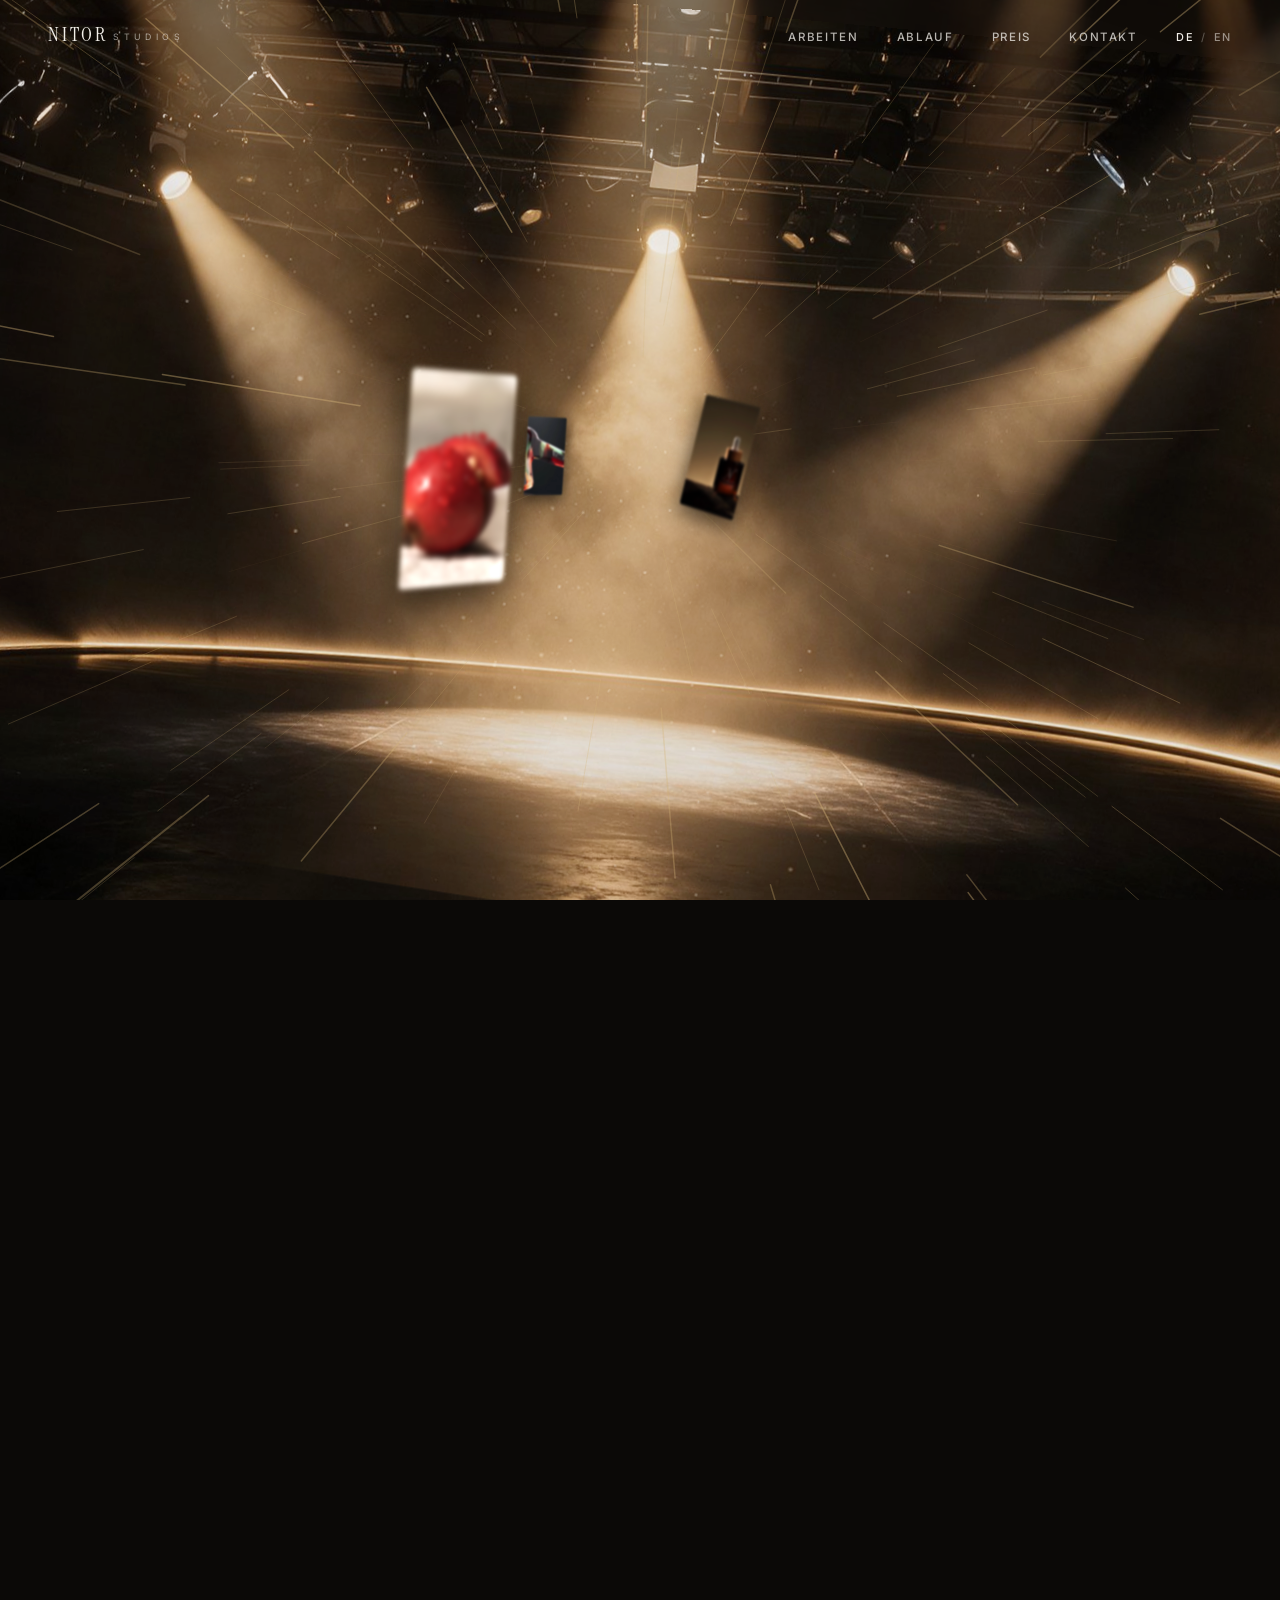
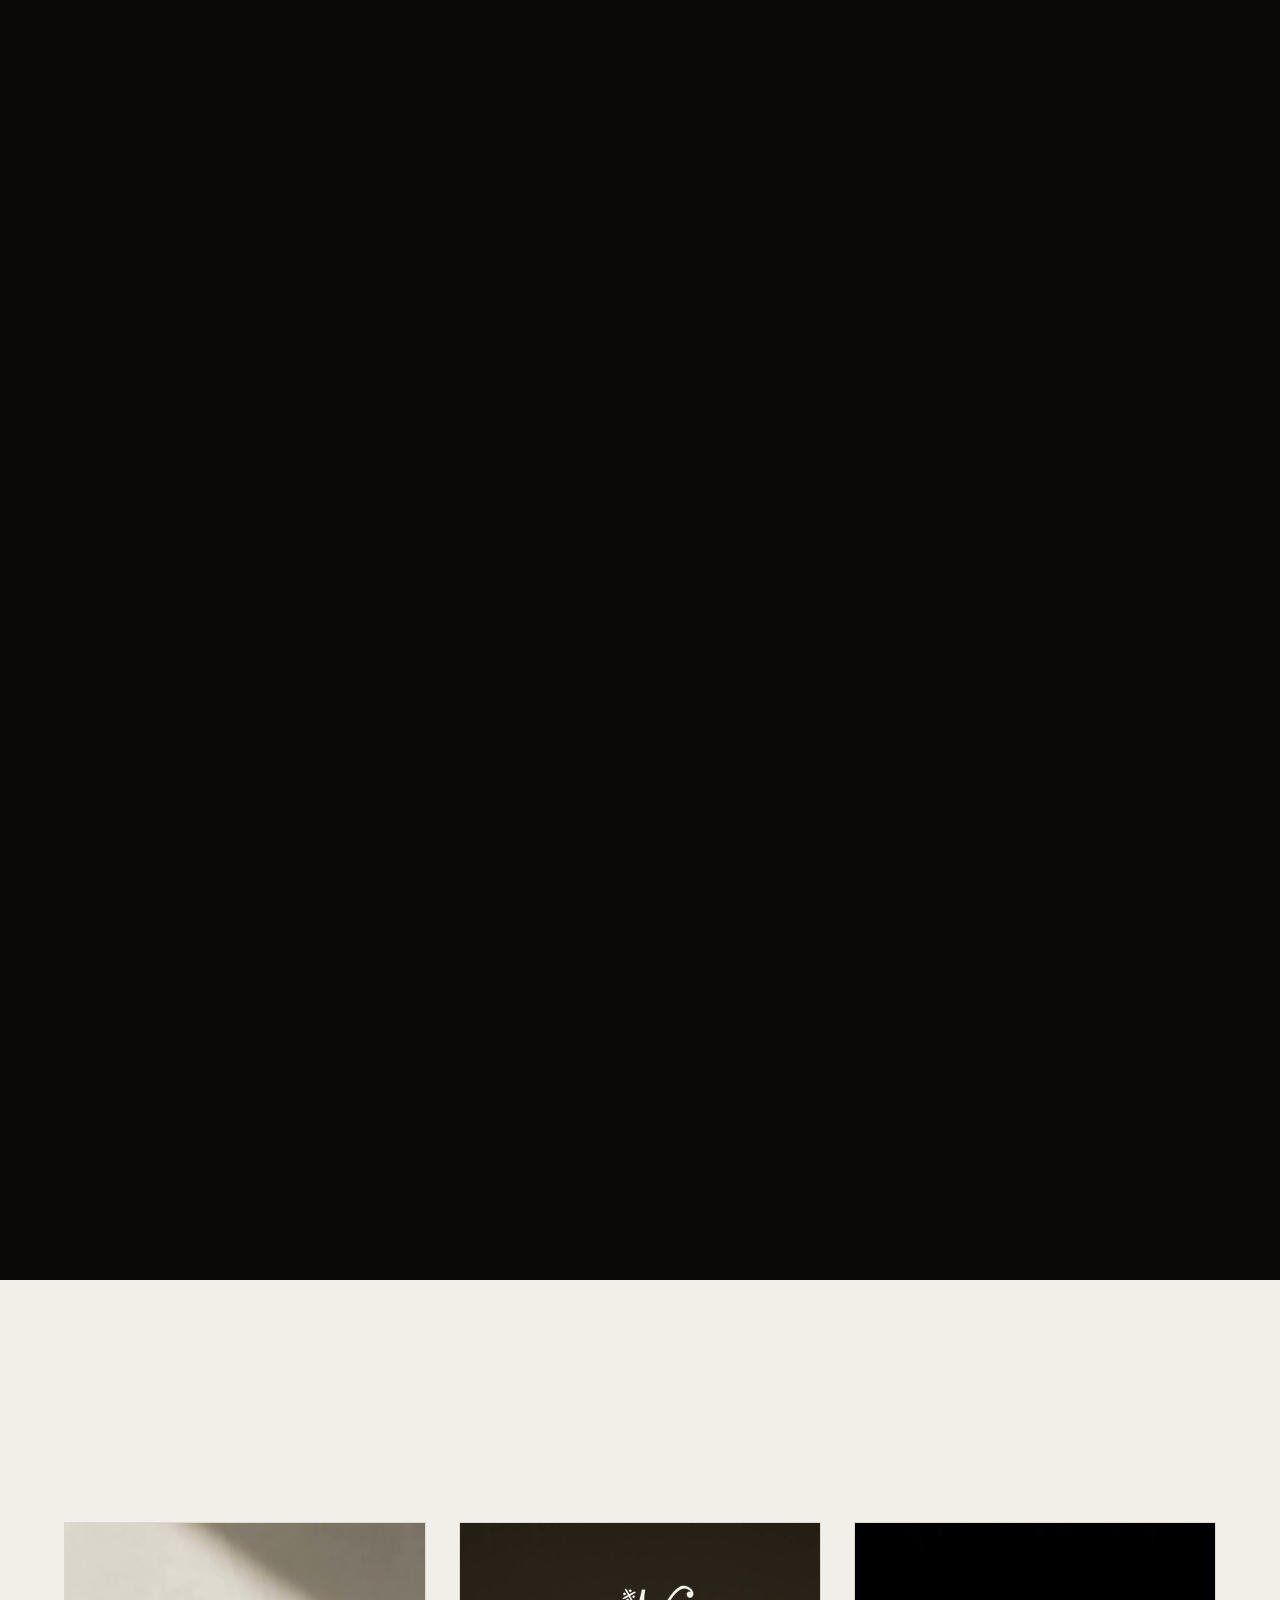
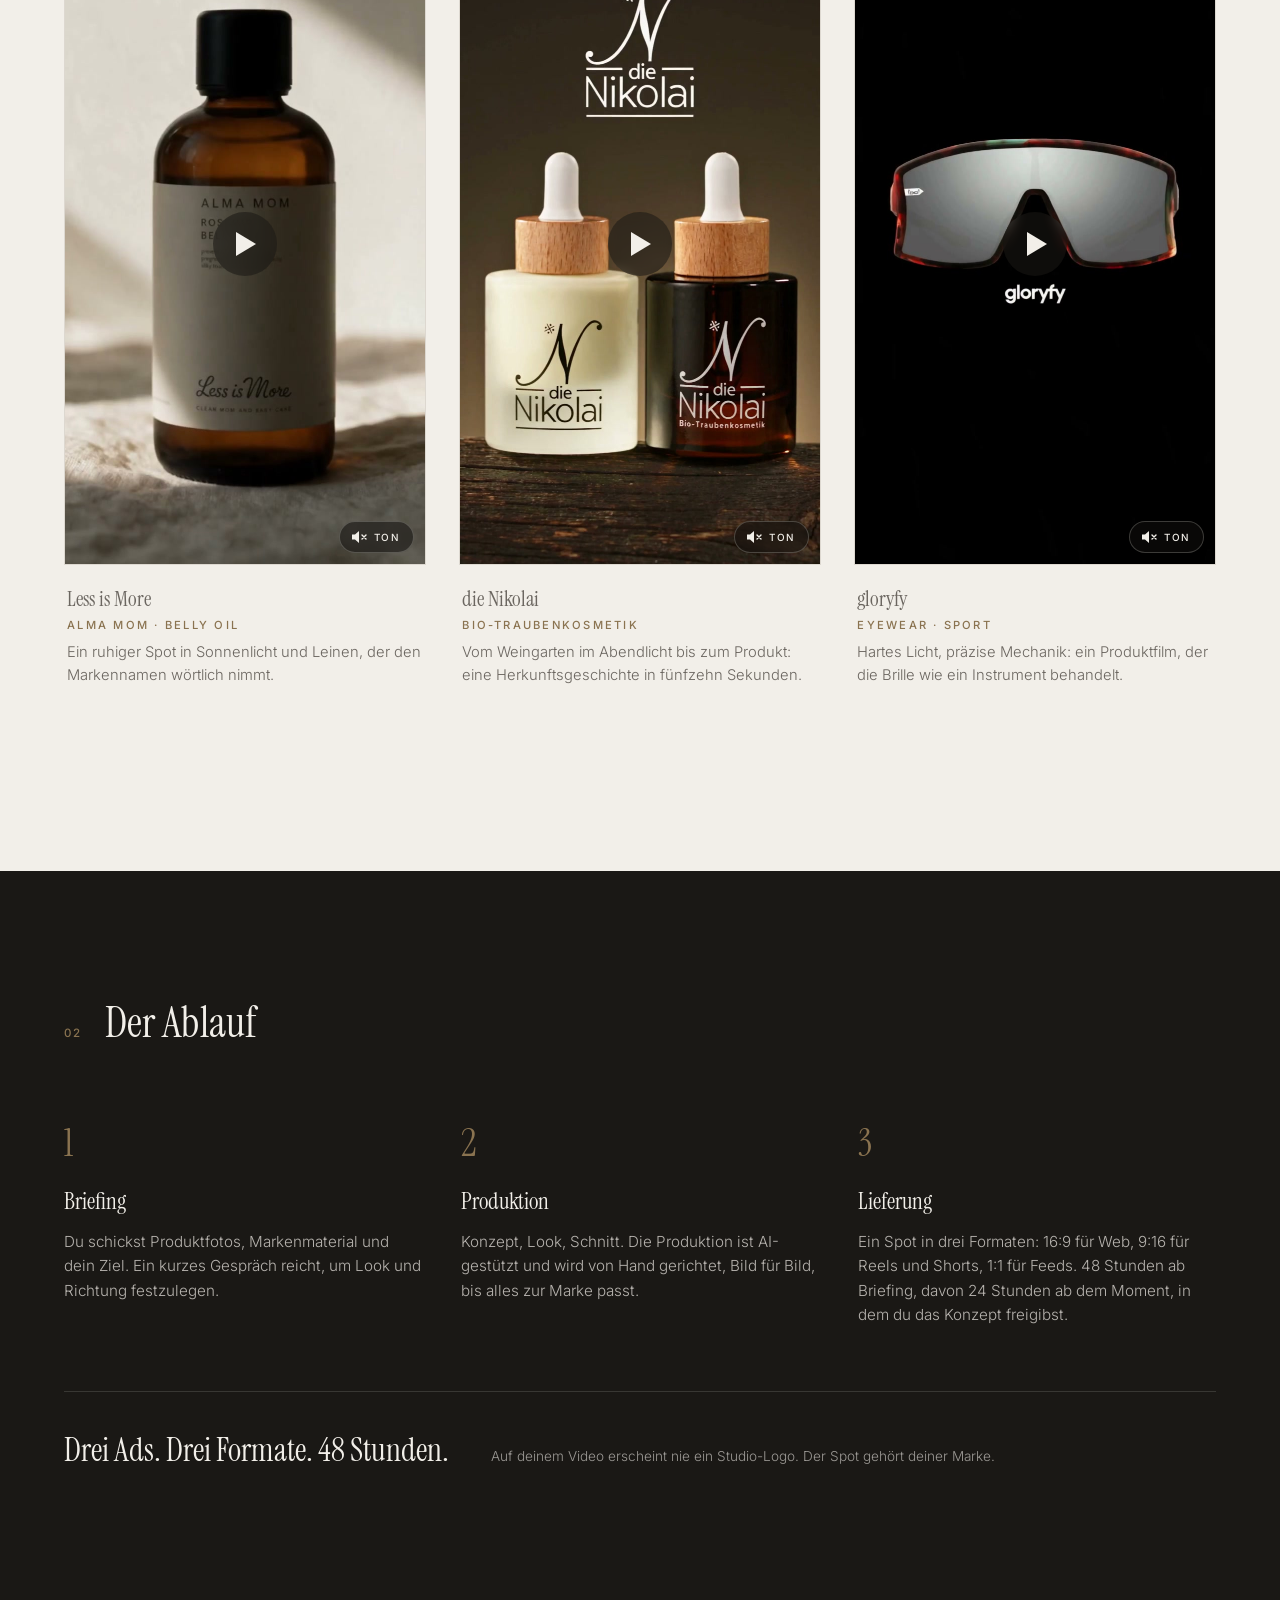
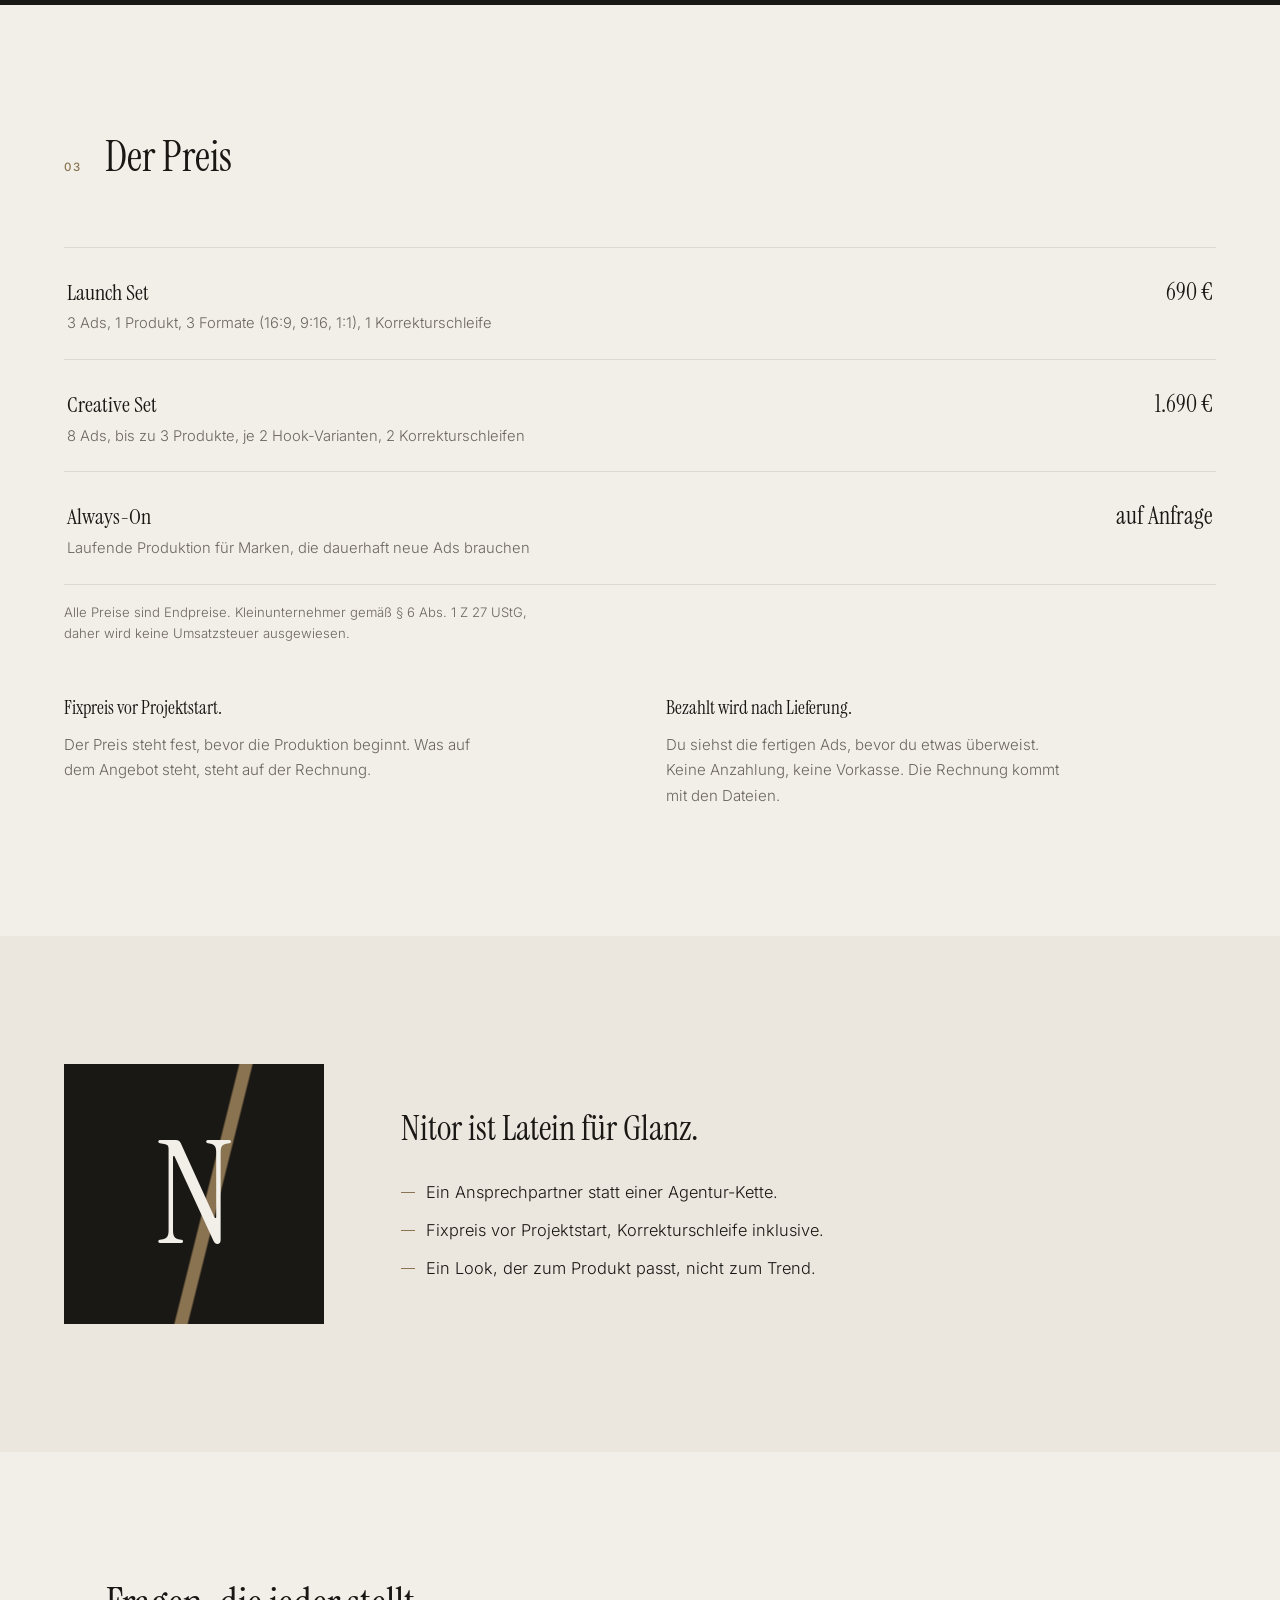
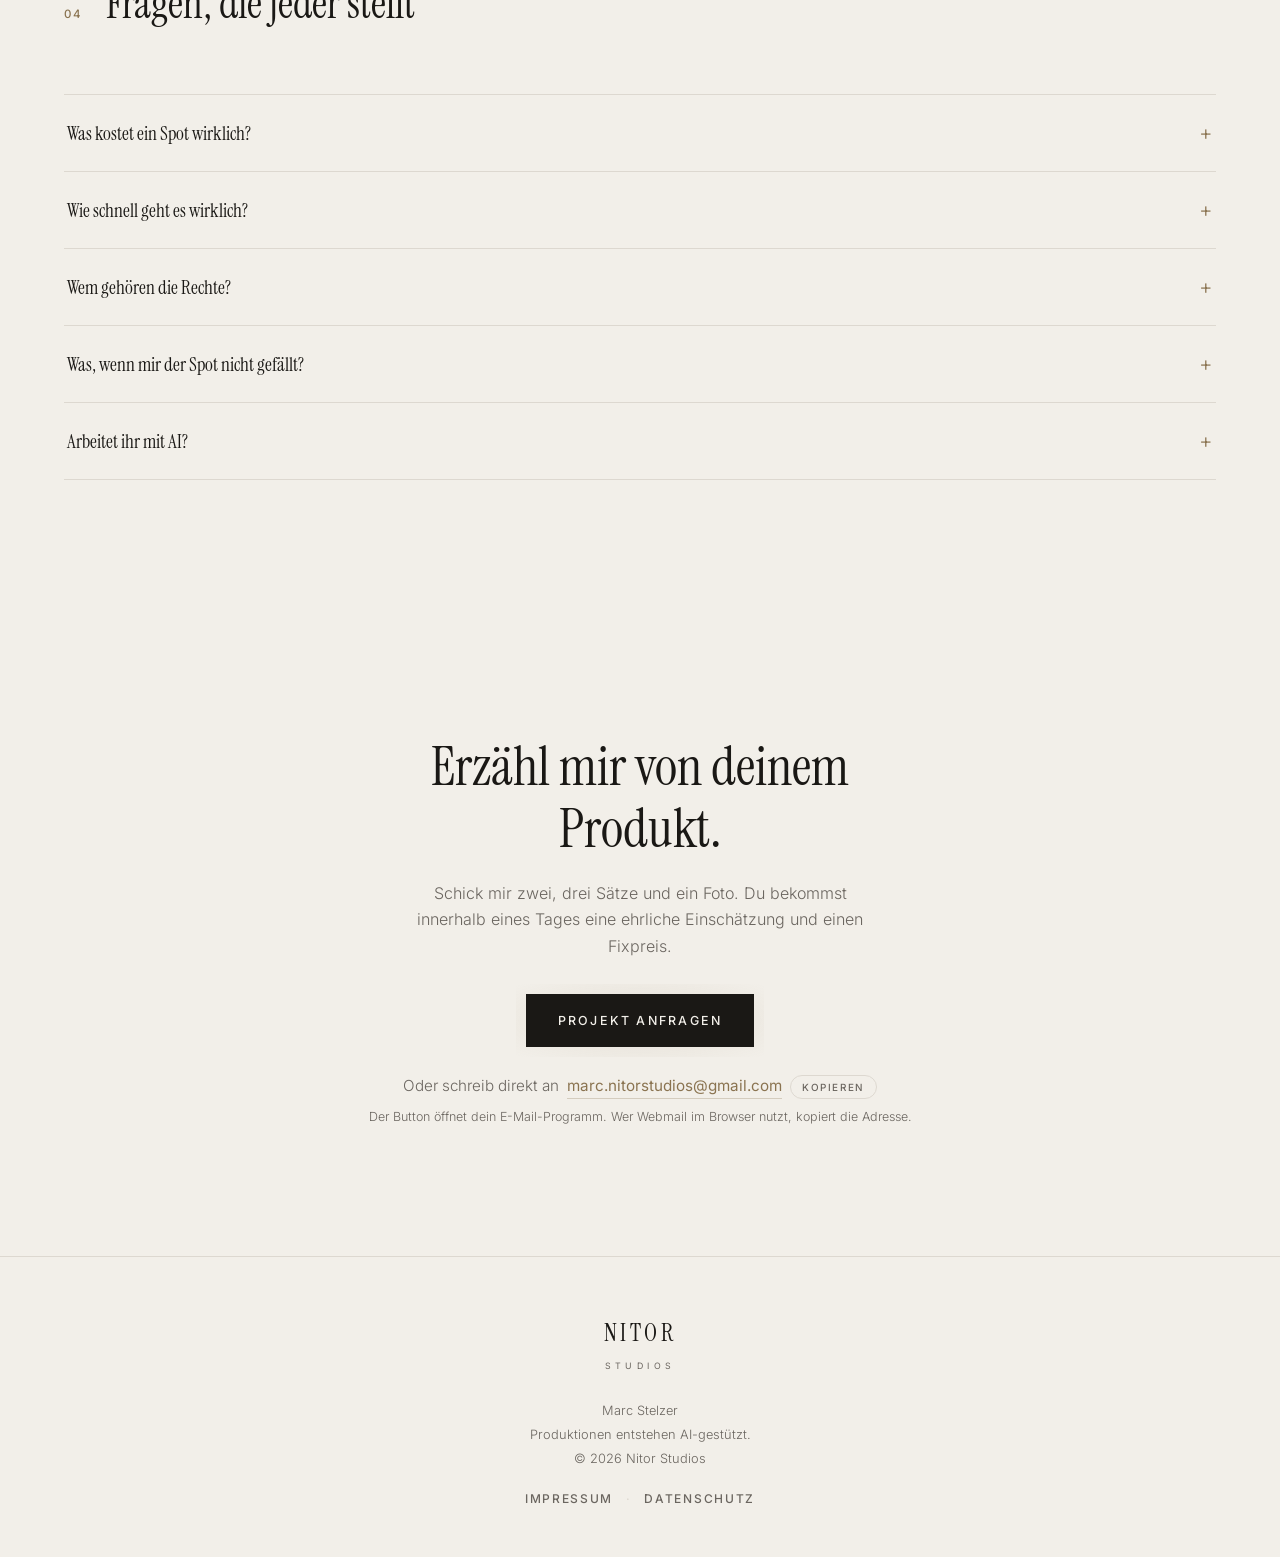
==== commit 9554f6f7: "Neuer Hero: Flug durch den Raum mit den drei Arbeiten, N-Landung Co-Authored-By: Claude Opus 5.5 <no" ====
--- a/index.html
+++ b/index.html
@@ -11,6 +11,9 @@
 <meta property="og:type" content="website">
 <meta property="og:url" content="https://nitorstudios.com/">
 <meta property="og:image" content="https://nitorstudios.com/assets/hero-ending.jpg">
+<link rel="alternate" hreflang="de" href="https://nitorstudios.com/">
+<link rel="alternate" hreflang="en-GB" href="https://nitorstudios.com/en/">
+<link rel="alternate" hreflang="x-default" href="https://nitorstudios.com/">
 <link rel="icon" href="data:image/svg+xml,%3Csvg xmlns='http://www.w3.org/2000/svg' viewBox='0 0 64 64'%3E%3Crect width='64' height='64' rx='6' fill='%231A1815'/%3E%3Cline x1='46' y1='-4' x2='20' y2='70' stroke='%238A7350' stroke-width='5'/%3E%3Ctext x='32' y='45' font-family='Georgia,serif' font-size='38' fill='%23F2EFE9' text-anchor='middle'%3EN%3C/text%3E%3C/svg%3E">
 <link rel="preload" href="assets/fonts/inter-var-latin.woff2" as="font" type="font/woff2" crossorigin>
 <link rel="preload" href="assets/fonts/instrument-serif-400-latin.woff2" as="font" type="font/woff2" crossorigin>
@@ -87,68 +90,19 @@
 nav:not(.solid) .nav-links a{color:rgba(242,239,233,.75)}
 nav:not(.solid) .nav-links a:hover{color:var(--brass-light)}
 @media (max-width:720px){.nav-links{display:none}}
-
-/* ---------- Hero ---------- */
-.hero{position:relative;height:420vh}
-.stage{position:sticky;top:0;height:100vh;overflow:hidden;background:var(--dark)}
-.poster,video#heroVid{position:absolute;inset:0;width:100%;height:100%;object-fit:cover}
-.poster{background-size:cover;background-position:center}
-video#heroVid{opacity:0;transition:opacity .6s var(--ease);will-change:transform;transform:translateZ(0)}
-.stage.video-ready video#heroVid{opacity:1}
-.stage.video-failed video#heroVid{display:none}
-
-/* Grund-Schleier: dunkelt die Ränder, damit kein Frame je roh unter Text liegt */
-.scrim{position:absolute;inset:0;pointer-events:none;
-  background:radial-gradient(ellipse 130% 100% at 50% 45%,rgba(12,10,8,0) 40%,rgba(12,10,8,.5) 100%)}
-
-/* Das echte N über dem Film: baut sich mit dem Scroll auf */
-.nlogo{position:absolute;top:32vh;left:50%;transform:translate(-50%,-50%) scale(calc(.94 + .06*var(--nk,0)));
-  font-family:var(--serif);font-size:clamp(8rem,26vh,15rem);line-height:1;color:var(--canvas);
-  opacity:var(--nk,0);pointer-events:none;text-shadow:0 2px 30px rgba(12,10,8,.5)}
-/* Der Monogramm-Streifen als exakte Vektorlinie, erscheint zur Ankunft */
-.nstreak{position:absolute;top:32vh;left:calc(50% + 3.2vh);width:1.3vh;height:160vh;
-  transform:translate(-50%,-50%) rotate(14deg);background:rgba(169,143,102,.8);
-  opacity:var(--sk,0);pointer-events:none;filter:blur(1px);
-  -webkit-mask-image:linear-gradient(to bottom,transparent 0%,#000 18%,#000 54%,transparent 68%);
-  mask-image:linear-gradient(to bottom,transparent 0%,#000 18%,#000 54%,transparent 68%)}
-
-/* Text-Bänder (helle Schrift auf dunkler Welt) */
-.band{position:absolute;opacity:0;max-width:34rem;color:var(--canvas);text-shadow:var(--tveil)}
-.band::before{content:"";position:absolute;inset:-22% -18%;z-index:-1;pointer-events:none;
-  opacity:calc(.3 + .7*var(--k,1));
-  background:radial-gradient(ellipse 58% 52% at 50% 50%,rgba(12,10,8,var(--veil,.5)) 0%,rgba(12,10,8,calc(var(--veil,.5)*.6)) 40%,rgba(12,10,8,0) 70%)}
-.band .kicker{font-size:.72rem;font-weight:500;letter-spacing:.32em;text-transform:uppercase;color:var(--brass-light);margin-bottom:1rem}
-.band h1,.band h2{font-family:var(--serif);font-weight:400;line-height:1.08;letter-spacing:0;color:var(--canvas)}
-.band h1{font-size:clamp(2.6rem,5.4vw,4.6rem)}
-.band h2{font-size:clamp(2.2rem,4.4vw,3.6rem)}
-.band p{font-weight:300;font-size:clamp(1.05rem,1.5vw,1.3rem);line-height:1.5;color:var(--canvas)}
-.band .sub{margin-top:1.1rem;color:rgba(242,239,233,.82)}
-#band1{top:16vh;left:clamp(1.2rem,7vw,6rem)}
-#band2{top:30vh;left:clamp(1.2rem,7vw,6rem)}
-#band3{top:26vh;left:clamp(1.2rem,7vw,6rem)}
-#band4{top:50vh;left:50%;transform:translateX(-50%);text-align:center;max-width:46rem;width:min(92vw,46rem)}
+.nav-right{display:flex;align-items:baseline;gap:clamp(1rem,3vw,2.4rem)}
+.lang{display:flex;align-items:baseline;gap:.45rem;font-size:.68rem;font-weight:500;letter-spacing:.14em;text-transform:uppercase}
+.lang a{color:var(--text-secondary);text-decoration:none;transition:color .3s var(--ease)}
+.lang a[aria-current="page"]{color:var(--text-primary)}
+.lang a:hover{color:var(--accent)}
+.lang span{color:var(--line)}
+nav:not(.solid) .lang a{color:rgba(242,239,233,.55)}
+nav:not(.solid) .lang a[aria-current="page"]{color:var(--canvas)}
+nav:not(.solid) .lang span{color:rgba(242,239,233,.3)}
+@media (pointer:coarse){.lang a{min-height:44px;display:inline-flex;align-items:center}}
+
+/* ---------- Hero: Flug durch den Raum, Styles in assets/hero3d/hero3d.css ---------- */
 .sr-only{position:absolute;width:1px;height:1px;padding:0;margin:-1px;overflow:hidden;clip:rect(0 0 0 0);white-space:nowrap;border:0}
-.w{display:inline-block;white-space:nowrap}
-.c{display:inline-block}
-
-/* Entrance a: Aufstieg Wort für Wort */
-.e-rise .w{--kc:clamp(0,(var(--k,0) - var(--th,0))*2.8,1);opacity:var(--kc);
-  transform:translateY(calc((1 - var(--kc))*26px))}
-/* Entrance c: Blur zu scharf, zwei Kopien */
-.e-blur .soft{filter:blur(9px);position:absolute;inset:0;opacity:calc(1 - var(--k,0))}
-.e-blur .sharp{opacity:var(--k,0)}
-/* Entrance d: Wort-Punch */
-.e-punch .w{--kc:clamp(0,(var(--k,0) - var(--th,0))*3,1);
-  --ks:clamp(0,(var(--k,0) - var(--th,0) - var(--sd,.1))*var(--ss,3.2),1);
-  opacity:var(--kc);
-  transform:scale(calc(0.6 + (0.4 + var(--ov,.1))*var(--kc) - var(--ov,.1)*var(--ks)))}
-.e-punch .w.em{--ov:0.24;--sd:0.16;--ss:2.6;color:var(--accent)}
-/* Entrance e: gestaffelte Ankunft */
-.e-settle .w{--kc:clamp(0,(var(--k,0) - var(--th,0))*3,1);opacity:var(--kc);
-  transform:translateY(calc((1 - var(--kc))*22px))}
-.e-settle .sub{opacity:var(--ks2,0);transform:translateY(calc((1 - var(--ks2,0))*14px))}
-.e-settle .cta-row{opacity:var(--kb,0);transform:translateY(calc((1 - var(--kb,0))*12px))}
-
 .cta-row{display:flex;gap:1rem;justify-content:center;margin-top:1.8rem;flex-wrap:wrap}
 .btn{display:inline-block;font-size:.78rem;font-weight:500;letter-spacing:.18em;text-transform:uppercase;
   text-decoration:none;padding:.95rem 1.9rem;border:1px solid var(--text-primary);color:var(--text-primary);
@@ -157,21 +111,12 @@
 .btn.solid{background:var(--dark);color:var(--canvas);border-color:var(--dark)}
 .btn.solid:hover{background:var(--accent);border-color:var(--accent)}
 /* Buttons auf dunklem Grund (Hero und statischer Hero) */
-.stage .btn,.static-hero .btn{border-color:var(--canvas);color:var(--canvas)}
-.stage .btn:hover,.static-hero .btn:hover{background:var(--canvas);color:var(--dark)}
-.stage .btn.solid,.static-hero .btn.solid{background:var(--canvas);color:var(--dark);border-color:var(--canvas)}
-.stage .btn.solid:hover,.static-hero .btn.solid:hover{background:var(--brass-light);border-color:var(--brass-light);color:var(--dark)}
+.hero .btn,.static-hero .btn{border-color:var(--canvas);color:var(--canvas)}
+.hero .btn:hover,.static-hero .btn:hover{background:var(--canvas);color:var(--dark)}
+.hero .btn.solid,.static-hero .btn.solid{background:var(--canvas);color:var(--dark);border-color:var(--canvas)}
+.hero .btn.solid:hover,.static-hero .btn.solid:hover{background:var(--brass-light);border-color:var(--brass-light);color:var(--dark)}
 @media (pointer:coarse){.btn{min-height:44px;display:inline-flex;align-items:center;justify-content:center}}
 
-/* Ladering und Scroll-Hinweis */
-.ring-wrap{position:absolute;bottom:3.2rem;left:50%;transform:translateX(-50%);color:var(--accent)}
-.ring{width:34px;height:34px;transform:rotate(-90deg)}
-.ring circle{stroke-dashoffset:var(--ld,126);transition:stroke-dashoffset .2s linear}
-.cue{position:absolute;bottom:3.2rem;left:50%;transform:translateX(-50%);color:rgba(242,239,233,.65);opacity:0;transition:opacity .8s var(--ease)}
-.cue.on{opacity:1}
-.cue svg{display:block;animation:cuefloat 2.6s var(--ease-io) -1.2s infinite alternate}
-@keyframes cuefloat{from{transform:translateY(-4px)}to{transform:translateY(4px)}}
-@media (max-height:560px){.cue,.ring-wrap{display:none}}
 
 /* Statischer Hero */
 .static-hero{display:none;position:relative;min-height:100svh;padding:7rem 1.4rem 4rem;
@@ -343,6 +288,7 @@
   .diag line{stroke-dashoffset:0 !important}
 }
 </style>
+<link rel="stylesheet" href="assets/hero3d/hero3d.css">
 </head>
 <body>
 <a class="skip" href="#main">Zum Inhalt springen</a>
@@ -350,48 +296,43 @@
 
 <nav aria-label="Hauptnavigation">
   <a class="wordmark" href="#top">NITOR<small>STUDIOS</small></a>
-  <ul class="nav-links">
-    <li><a href="#arbeiten">Arbeiten</a></li>
-    <li><a href="#ablauf">Ablauf</a></li>
-    <li><a href="#preis">Preis</a></li>
-    <li><a href="#kontakt">Kontakt</a></li>
-  </ul>
+  <div class="nav-right">
+    <ul class="nav-links">
+      <li><a href="#arbeiten">Arbeiten</a></li>
+      <li><a href="#ablauf">Ablauf</a></li>
+      <li><a href="#preis">Preis</a></li>
+      <li><a href="#kontakt">Kontakt</a></li>
+    </ul>
+    <div class="lang" aria-label="Sprache">
+      <a href="/" lang="de" hreflang="de" aria-current="page">DE</a><span aria-hidden="true">/</span><a href="/en/" lang="en" hreflang="en-GB">EN</a>
+    </div>
+  </div>
 </nav>
 
-<!-- Scroll-Hero -->
-<div class="hero" id="top">
-  <div class="stage" id="stage">
-    <div class="poster" id="poster" aria-hidden="true"></div>
-    <video id="heroVid" preload="none" muted playsinline aria-hidden="true" tabindex="-1"></video>
-    <div class="scrim" aria-hidden="true"></div>
-    <div class="nstreak" id="nstreak" aria-hidden="true"></div>
-    <div class="nlogo" id="nlogo" aria-hidden="true">N</div>
-
-    <div class="band e-rise" id="band1" data-split="h1">
-      <p class="kicker">Nitor Studios · Wien</p>
-      <h1>Bewegung, die verkauft.</h1>
+<!-- Scroll-Hero: Flug durch den Raum mit den drei Arbeiten, am Ende landet das N -->
+<div class="hero" id="top" data-frames="assets/hero3d/n/" data-frame-count="121">
+  <div class="h3-stage" id="stage">
+    <div class="h3-plate h3-halle" style="background-image:url('assets/hero3d/halle.jpg')" aria-hidden="true"></div>
+    <div class="h3-plate h3-licht" style="background-image:url('assets/hero3d/licht.jpg')" aria-hidden="true"></div>
+    <canvas class="h3-bg" aria-hidden="true"></canvas>
+    <div class="h3-world" aria-hidden="true">
+      <div class="h3-floor"></div>
+      <div class="h3-panel" data-name="Less is More · Belly Oil"><video muted loop playsinline preload="none" tabindex="-1"><source src="assets/hero3d/clip_almamom.webm" type="video/webm"><source src="assets/hero3d/clip_almamom.mp4" type="video/mp4"></video></div>
+      <div class="h3-panel" data-name="die Nikolai · Bio-Traubenkosmetik"><video muted loop playsinline preload="none" tabindex="-1"><source src="assets/hero3d/clip_nikolai.webm" type="video/webm"><source src="assets/hero3d/clip_nikolai.mp4" type="video/mp4"></video></div>
+      <div class="h3-panel" data-name="gloryfy · Eyewear"><video muted loop playsinline preload="none" tabindex="-1"><source src="assets/hero3d/clip_gloryfy.webm" type="video/webm"><source src="assets/hero3d/clip_gloryfy.mp4" type="video/mp4"></video></div>
     </div>
-
-    <div class="band e-blur" id="band2">
-      <p class="soft" aria-hidden="true">Ein Produktspot bindet sonst Wochen und ein Budget, das viele Marken nicht haben.</p>
-      <p class="sharp">Ein Produktspot bindet sonst Wochen und ein Budget, das viele Marken nicht haben.</p>
-    </div>
-
-    <div class="band e-punch" id="band3" data-split="p" data-em="48,Stunden.">
-      <p>Bei uns: drei Ads, drei Formate, 48 Stunden.</p>
-    </div>
-
-    <div class="band e-settle" id="band4" data-split="h2">
+    <canvas class="h3-nland" aria-hidden="true"></canvas>
+    <div class="h3-vignette" aria-hidden="true"></div>
+    <div class="h3-ov h3-intro"><p class="kicker">Nitor Studios · Wien</p><h1>Bewegung,<br>die verkauft.</h1></div>
+    <div class="h3-ov h3-hint" aria-hidden="true">Scrollen</div>
+    <div class="h3-ov h3-cap" aria-hidden="true"><small></small><span></span></div>
+    <div class="h3-ov h3-final">
       <h2>Produktvideos, die zum Produkt passen.</h2>
-      <p class="sub">Motion Design für Premium-Marken. Fixpreis, Korrekturschleife inklusive.</p>
+      <p>Motion Design für Premium-Marken. Fixpreis, Korrekturschleife inklusive.</p>
       <div class="cta-row">
         <a class="btn solid" href="#arbeiten">Arbeiten ansehen</a>
         <a class="btn" href="#kontakt">Projekt anfragen</a>
       </div>
-    </div>
-
-    <div class="ring-wrap" id="ringWrap" aria-hidden="true">
-      <svg class="ring" viewBox="0 0 48 48"><circle cx="24" cy="24" r="20" fill="none" stroke="currentColor" stroke-width="3" stroke-dasharray="126"/></svg>
     </div>
   </div>
 </div>
@@ -627,21 +568,13 @@
   </p>
 </footer>
 
+<script src="assets/hero3d/hero3d.js"></script>
 <script>
 (function(){
 'use strict';
 
 /* ---------- Grundlagen ---------- */
-var video = document.getElementById('heroVid');
-var stage = document.getElementById('stage');
-var hero = document.querySelector('.hero');
-var posterLayer = document.getElementById('poster');
-var ringWrap = document.getElementById('ringWrap');
-var ringCircle = ringWrap ? ringWrap.querySelector('circle') : null;
 var navEl = document.querySelector('nav');
-var VIDEO_URL = 'assets/hero-scrub.mp4';
-var VIDEO_BYTES = 3452794;
-var POSTER_URL = 'assets/hero-poster.jpg';
 var ENDING_URL = 'assets/hero-ending.jpg';
 
 var clamp = function(v,lo,hi){ return Math.min(hi,Math.max(lo,v)); };
@@ -652,192 +585,6 @@
 function rng(seed){
   var s = seed>>>0;
   return function(){ s = (s*1664525+1013904223)>>>0; return s/4294967296; };
-}
-
-/* ---------- Text-Splitting (einmal, beim Laden) ---------- */
-function splitEl(el, emWords){
-  var text = el.textContent;
-  el.setAttribute('aria-hidden','true');
-  var sr = document.createElement('span');
-  sr.className = 'sr-only';
-  sr.textContent = text;
-  el.parentNode.insertBefore(sr, el);
-  sr.removeAttribute('aria-hidden');
-  var r = rng(text.length*2654435761);
-  el.textContent = '';
-  var words = text.split(' ');
-  for (var i=0;i<words.length;i++){
-    var w = document.createElement('span');
-    w.className = 'w';
-    if (emWords && emWords.indexOf(words[i]) !== -1) w.classList.add('em');
-    w.style.setProperty('--th', (i/words.length*0.5 + r()*0.05).toFixed(3));
-    w.textContent = words[i];
-    el.appendChild(w);
-    if (i<words.length-1) el.appendChild(document.createTextNode(' '));
-  }
-}
-document.querySelectorAll('.band[data-split]').forEach(function(band){
-  var sel = band.getAttribute('data-split');
-  var el = band.querySelector(sel);
-  var em = (band.getAttribute('data-em')||'').split(',').filter(Boolean);
-  if (el) splitEl(el, em);
-});
-
-/* ---------- Band-Definitionen ---------- */
-var bands = [
-  { el:document.getElementById('band1'), a:0.00, b:0.22, veil:.66, first:true },
-  { el:document.getElementById('band2'), a:0.26, b:0.48, veil:.62 },
-  { el:document.getElementById('band3'), a:0.52, b:0.74, veil:.62 },
-  { el:document.getElementById('band4'), a:0.78, b:1.00, veil:.85, last:true }
-];
-bands.forEach(function(b){ b.op=-1; b.k=-1; b.el.style.setProperty('--veil', b.veil); });
-
-/* ---------- Scrub-Antrieb ---------- */
-var target=0, shown=0, rafId=null, lastTick=0, heroOnScreen=true;
-var loadK = 0, loadK_t0 = null;
-
-function heroProgress(){
-  var rect = hero.getBoundingClientRect();
-  var range = hero.offsetHeight - innerHeight;
-  if (range<=0) return 0;
-  return clamp(-rect.top/range,0,1);
-}
-
-var seekBusy=false, pendingTime=null;
-function requestSeek(t){
-  if (!video.duration) return;
-  if (seekBusy){ pendingTime=t; return; }
-  seekBusy=true;
-  video.currentTime=t;
-}
-video.addEventListener('seeked',function(){
-  seekBusy=false;
-  if (pendingTime!==null){ var t=pendingTime; pendingTime=null; requestSeek(t); }
-});
-video.addEventListener('error',function(){ seekBusy=false; pendingTime=null; failVideo(); });
-
-var nlogo = document.getElementById('nlogo');
-var nstreak = document.getElementById('nstreak');
-var lastNk = -1, lastSk = -1;
-function updateCaptions(p, now){
-  if (loadK < 1 && loadK_t0 !== null){
-    loadK = clamp((now - loadK_t0)/1400, 0, 1);
-    loadK = loadK*loadK*(3-2*loadK);
-  }
-  var nk = smoothstep(p, 0.46, 0.78);
-  if (Math.abs(nk-lastNk)>0.008){ lastNk=nk; nlogo.style.setProperty('--nk', nk.toFixed(3)); }
-  var sk = smoothstep(p, 0.78, 0.93);
-  if (Math.abs(sk-lastSk)>0.008){ lastSk=sk; nstreak.style.setProperty('--sk', sk.toFixed(3)); }
-  for (var i=0;i<bands.length;i++){
-    var b = bands[i];
-    var f = Math.min(0.02,(b.b-b.a)/3);
-    var op = (b.first ? 1 : smoothstep(p,b.a,b.a+f)) * (b.last ? 1 : (1-smoothstep(p,b.b-f,b.b)));
-    if (b.first && p > b.b) op = 0;
-    if (b.first) op *= (1-smoothstep(p,b.b-f,b.b));
-    if (b.last && p < b.a) op = smoothstep(p,b.a,b.a+f);
-    var ramp = Math.min(0.03,(b.b-b.a)*0.35);
-    var k = clamp((p-b.a)/ramp,0,1);
-    if (b.first) k = Math.max(k, loadK);
-    if (Math.abs(op-b.op)>0.008){ b.op=op; b.el.style.opacity=op.toFixed(3); }
-    if (Math.abs(k-b.k)>0.008){
-      b.k=k; b.el.style.setProperty('--k',k.toFixed(3));
-      if (b.last){
-        b.el.style.setProperty('--ks2', clamp((k-0.55)*3.5,0,1).toFixed(3));
-        b.el.style.setProperty('--kb', clamp((k-0.72)*4,0,1).toFixed(3));
-      }
-    }
-  }
-}
-
-function tick(now){
-  var dt = Math.min(100, now-(lastTick||now));
-  lastTick = now;
-  var kf = 0.16;
-  shown += (target-shown)*(1-Math.pow(1-kf,dt/16.667));
-  var converged = Math.abs(target-shown)<0.0005 && loadK>=1;
-  if (converged){ shown=target; rafId=null; lastTick=0; }
-  else { rafId=requestAnimationFrame(tick); }
-  if (video.duration) requestSeek(shown*video.duration);
-  updateCaptions(shown, now);
-}
-function kick(){ if (rafId===null && heroOnScreen) rafId=requestAnimationFrame(tick); }
-function onScroll(){ target=heroProgress(); kick(); }
-
-new IntersectionObserver(function(entries){
-  heroOnScreen = entries[0].isIntersecting;
-  if (heroOnScreen) kick();
-},{threshold:0}).observe(hero);
-
-/* ---------- Blob-Laden mit Ring ---------- */
-var heroInited=false;
-function initHeroOnce(){
-  if (heroInited) return;
-  heroInited=true;
-  posterLayer.style.backgroundImage = "url('"+POSTER_URL+"')";
-  loadK_t0 = performance.now();
-  kick();
-  var started=false;
-  function startBlobFetch(){
-    if (started) return; started=true;
-    loadHeroBlob().catch(failVideo);
-  }
-  var img = new Image();
-  img.onload=startBlobFetch; img.onerror=startBlobFetch;
-  img.src=POSTER_URL;
-  setTimeout(startBlobFetch,4000);
-}
-
-function loadHeroBlob(){
-  var ctrl = new AbortController();
-  var watchdog = setTimeout(function(){ctrl.abort();},20000);
-  return fetch(VIDEO_URL,{priority:'low',signal:ctrl.signal}).then(function(res){
-    if (!res.ok) throw new Error('http '+res.status);
-    var total = Number(res.headers.get('Content-Length'))||VIDEO_BYTES;
-    var reader = res.body.getReader();
-    var chunks=[], got=0, lastRing=0;
-    function pump(){
-      return reader.read().then(function(r){
-        if (r.done) return;
-        clearTimeout(watchdog);
-        watchdog = setTimeout(function(){ctrl.abort();},20000);
-        chunks.push(r.value);
-        got += r.value.length;
-        var frac = Math.min(1,got/total);
-        var now = performance.now();
-        if (ringCircle && (now-lastRing>100 || frac===1)){
-          lastRing=now;
-          ringCircle.style.strokeDashoffset = Math.round(126*(1-frac));
-        }
-        return pump();
-      });
-    }
-    return pump().then(function(){
-      clearTimeout(watchdog);
-      if (ringCircle) ringCircle.style.strokeDashoffset=0;
-      video.src = URL.createObjectURL(new Blob(chunks,{type:'video/mp4'}));
-      video.load();
-      video.addEventListener('canplay',function(){
-        requestSeek(heroProgress()*video.duration);
-        stage.classList.add('video-ready');
-        swapRingForCue();
-      },{once:true});
-    });
-  });
-}
-
-function swapRingForCue(){
-  if (!ringWrap) return;
-  var cue = document.createElement('div');
-  cue.className='cue on';
-  cue.setAttribute('aria-hidden','true');
-  cue.innerHTML='<svg width="22" height="30" viewBox="0 0 22 30"><path d="M11 4 V22 M4 16 L11 24 L18 16" fill="none" stroke="currentColor" stroke-width="1.5" stroke-linecap="round" stroke-linejoin="round"/></svg>';
-  ringWrap.replaceWith(cue);
-  ringWrap=null; ringCircle=null;
-}
-function failVideo(){
-  stage.classList.add('video-failed');
-  posterLayer.style.backgroundImage = "url('"+POSTER_URL+"')";
-  swapRingForCue();
 }
 
 /* ---------- Static-Hero-Gates, live ---------- */
@@ -853,18 +600,12 @@
 var staticBgSet=false;
 function enableScrub(){
   if (scrubOn) return; scrubOn=true;
-  initHeroOnce();
-  addEventListener('scroll',onScroll,{passive:true});
-  bands.forEach(function(b){ b.op=-1; b.k=-1; });
+  if (window.NitorHero) NitorHero.start();
   unpinFinalStates();
-  target=heroProgress();
-  updateCaptions(target, performance.now());
-  onScroll();
 }
 function disableScrub(){
   if (!scrubOn) return; scrubOn=false;
-  removeEventListener('scroll',onScroll);
-  if (rafId!==null){ cancelAnimationFrame(rafId); rafId=null; }
+  if (window.NitorHero) NitorHero.stop();
 }
 function applyHeroMode(){
   var gated = GATES.some(function(q){ return matchMedia(q).matches; });
@@ -898,8 +639,11 @@
 
 /* ---------- Nav-Zustand ---------- */
 var navSolid=false;
+var heroEl = document.querySelector('.hero');
 function navCheck(){
-  var want = scrollY > innerHeight*0.5;
+  // über dem dunklen Raum bleibt die Navigation hell, fest wird sie erst am Ende des Heros
+  var lim = heroEl && heroEl.offsetHeight ? heroEl.offsetHeight - innerHeight*0.5 : innerHeight*0.5;
+  var want = scrollY > lim;
   if (want!==navSolid){ navSolid=want; navEl.classList.toggle('solid',want); }
 }
 addEventListener('scroll',navCheck,{passive:true});
--- a/assets/hero3d/hero3d.css
+++ b/assets/hero3d/hero3d.css
@@ -0,0 +1,36 @@
+/* Hero: Flug durch den Raum mit den drei Arbeiten, am Ende landet das N.
+   Wird von index.html und en/index.html geladen, Logik in hero3d.js. */
+.hero{position:relative;height:320vh;background:#0b0907}
+.h3-stage{position:sticky;top:0;height:100vh;width:100%;overflow:hidden;perspective:1000px;perspective-origin:50% 50%;background:#0b0907;color:var(--canvas)}
+.h3-plate{position:absolute;left:0;top:0;pointer-events:none;background-repeat:no-repeat;background-size:100% 100%;will-change:transform,opacity;transform-origin:0 0}
+.h3-licht{mix-blend-mode:screen}
+/* Abdunkelung der Halle, je nach Tempo heller: Deckkraft statt Filter, kein Neuzeichnen */
+.h3-dim{position:absolute;inset:0;background:#000;opacity:.28;pointer-events:none;will-change:opacity}
+.h3-stage canvas{position:absolute;inset:0;width:100%;height:100%;pointer-events:none}
+.h3-world{position:absolute;left:50%;top:50%;width:0;height:0;transform-style:preserve-3d;will-change:transform}
+.h3-panel{position:absolute;width:360px;height:640px;left:-180px;top:-320px;transform-style:preserve-3d;will-change:transform,filter;
+  border-radius:14px;overflow:hidden;background:#1a1612;
+  box-shadow:0 0 0 1px rgba(212,180,122,.25),0 40px 120px rgba(0,0,0,.65),0 0 80px rgba(212,180,122,.12)}
+.h3-panel video{position:absolute;inset:0;width:100%;height:100%;object-fit:cover;display:block}
+/* Leichte Fassung für langsame Rechner (setzt hero3d.js selbst): nur noch ein feiner Rahmen statt großer Schatten */
+.h3-lite .h3-panel{box-shadow:0 0 0 1px rgba(212,180,122,.25)}
+.h3-floor{position:absolute;transform-style:preserve-3d;width:2400px;height:2400px;left:-1200px;top:-1200px;
+  background:radial-gradient(closest-side,rgba(212,180,122,.10),rgba(138,115,80,.03) 45%,transparent 70%)}
+.h3-nland{opacity:0}
+.h3-vignette{position:absolute;inset:0;pointer-events:none;background:radial-gradient(130% 100% at 50% 50%,transparent 55%,rgba(0,0,0,.65) 100%)}
+
+/* Texte über dem Raum */
+.h3-ov{position:absolute;pointer-events:none}
+.h3-intro{left:clamp(1.2rem,6vw,6rem);top:16vh;max-width:720px}
+.h3-intro .kicker{font-size:.72rem;font-weight:500;letter-spacing:.32em;text-transform:uppercase;color:var(--brass-light);margin-bottom:1.1rem}
+.h3-intro h1{font-family:var(--serif);font-weight:400;font-size:clamp(46px,7vw,104px);line-height:.98;color:var(--canvas)}
+.h3-hint{left:50%;bottom:5vh;transform:translateX(-50%);font-size:.68rem;letter-spacing:.24em;color:rgba(242,239,233,.55);text-transform:uppercase}
+.h3-cap{left:clamp(1.2rem,6vw,6rem);bottom:9vh;font-size:.75rem;letter-spacing:.2em;text-transform:uppercase;color:var(--canvas);opacity:0}
+.h3-cap small{display:block;color:var(--brass-light);font-size:.62rem;margin-bottom:.5rem;letter-spacing:.24em}
+.h3-final{left:clamp(1.2rem,6vw,6rem);top:50%;transform:translateY(-50%);text-align:left;width:min(470px,40vw);opacity:0}
+.h3-final::before{content:'';position:absolute;left:-6vw;top:-30vh;bottom:-30vh;width:56vw;z-index:-1;
+  background:linear-gradient(90deg,rgba(8,7,5,.78),rgba(8,7,5,.45) 60%,transparent)}
+.h3-final h2{font-family:var(--serif);font-weight:400;font-size:clamp(36px,5vw,72px);line-height:1.02;color:var(--canvas)}
+.h3-final p{margin-top:14px;color:rgba(242,239,233,.72);font-size:15px;font-weight:300}
+.h3-final .cta-row{justify-content:flex-start;margin-top:1.4rem}
+.h3-final.on{pointer-events:auto}
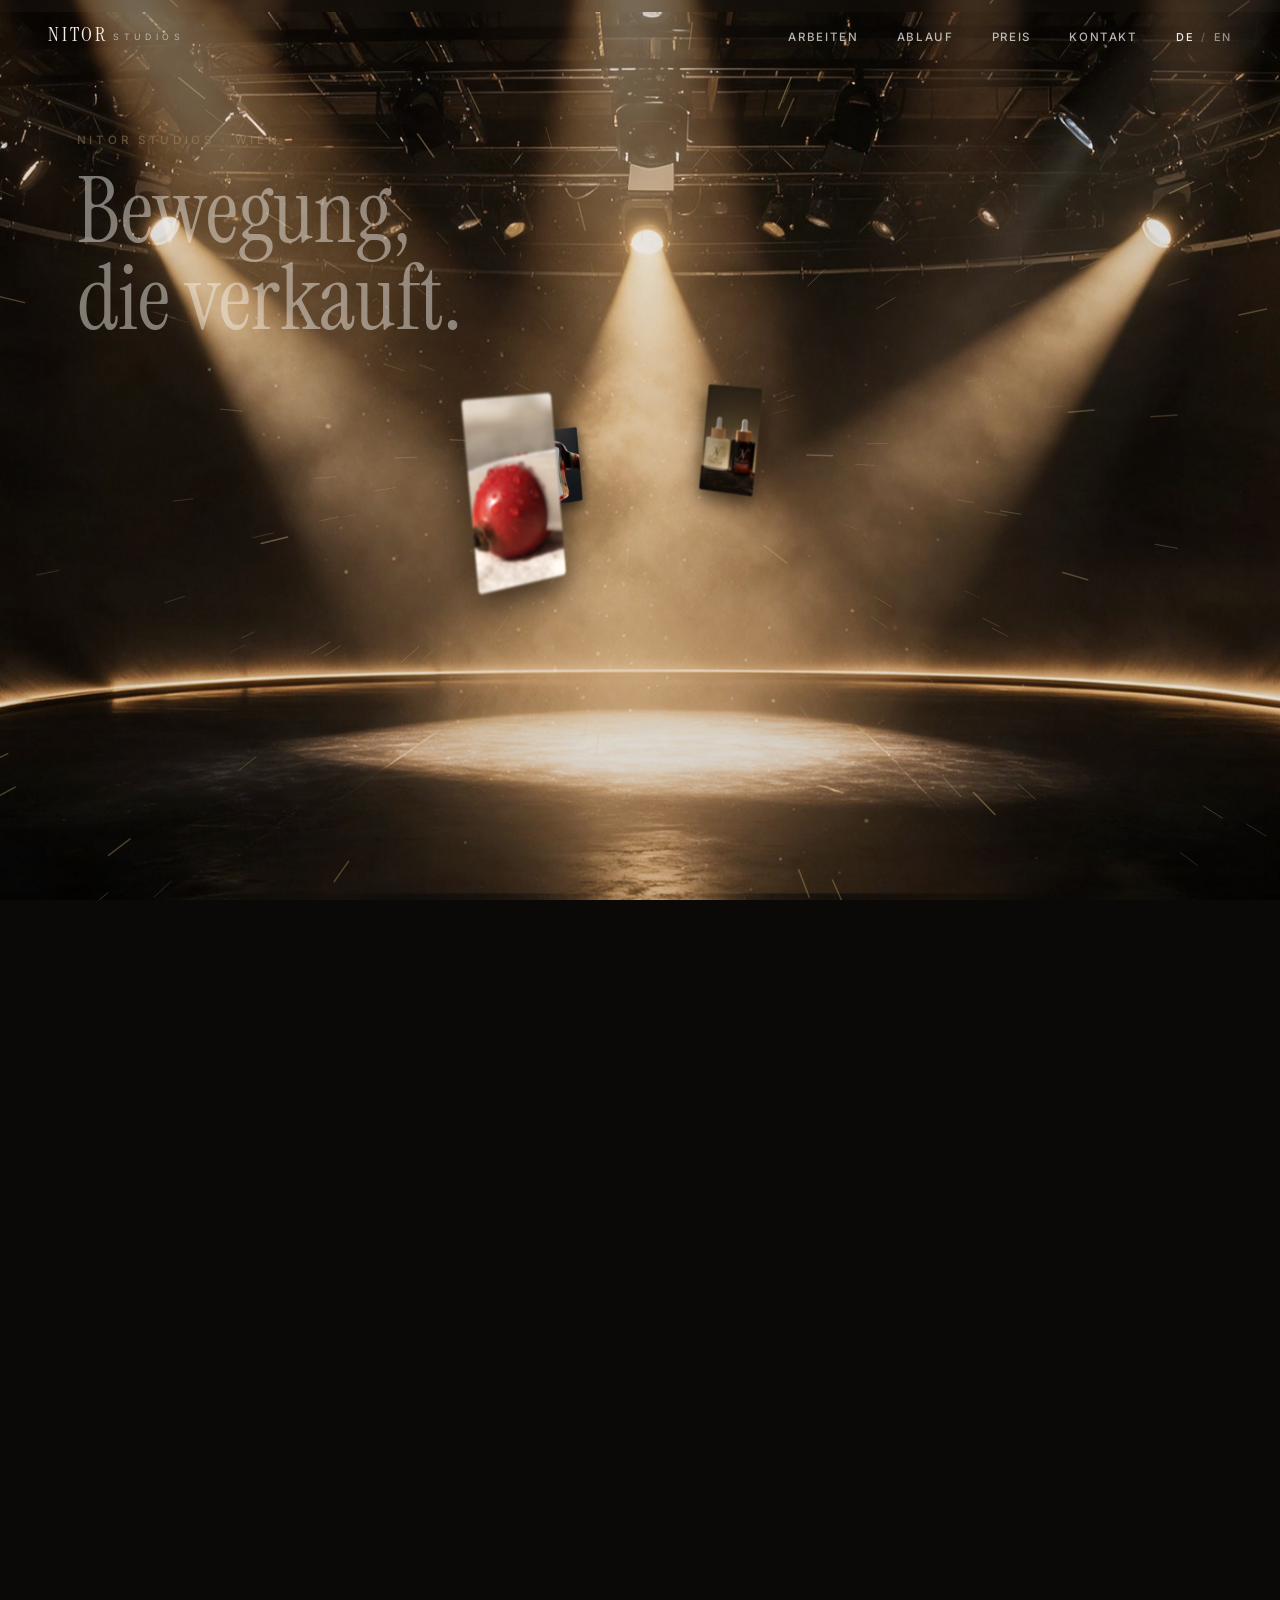
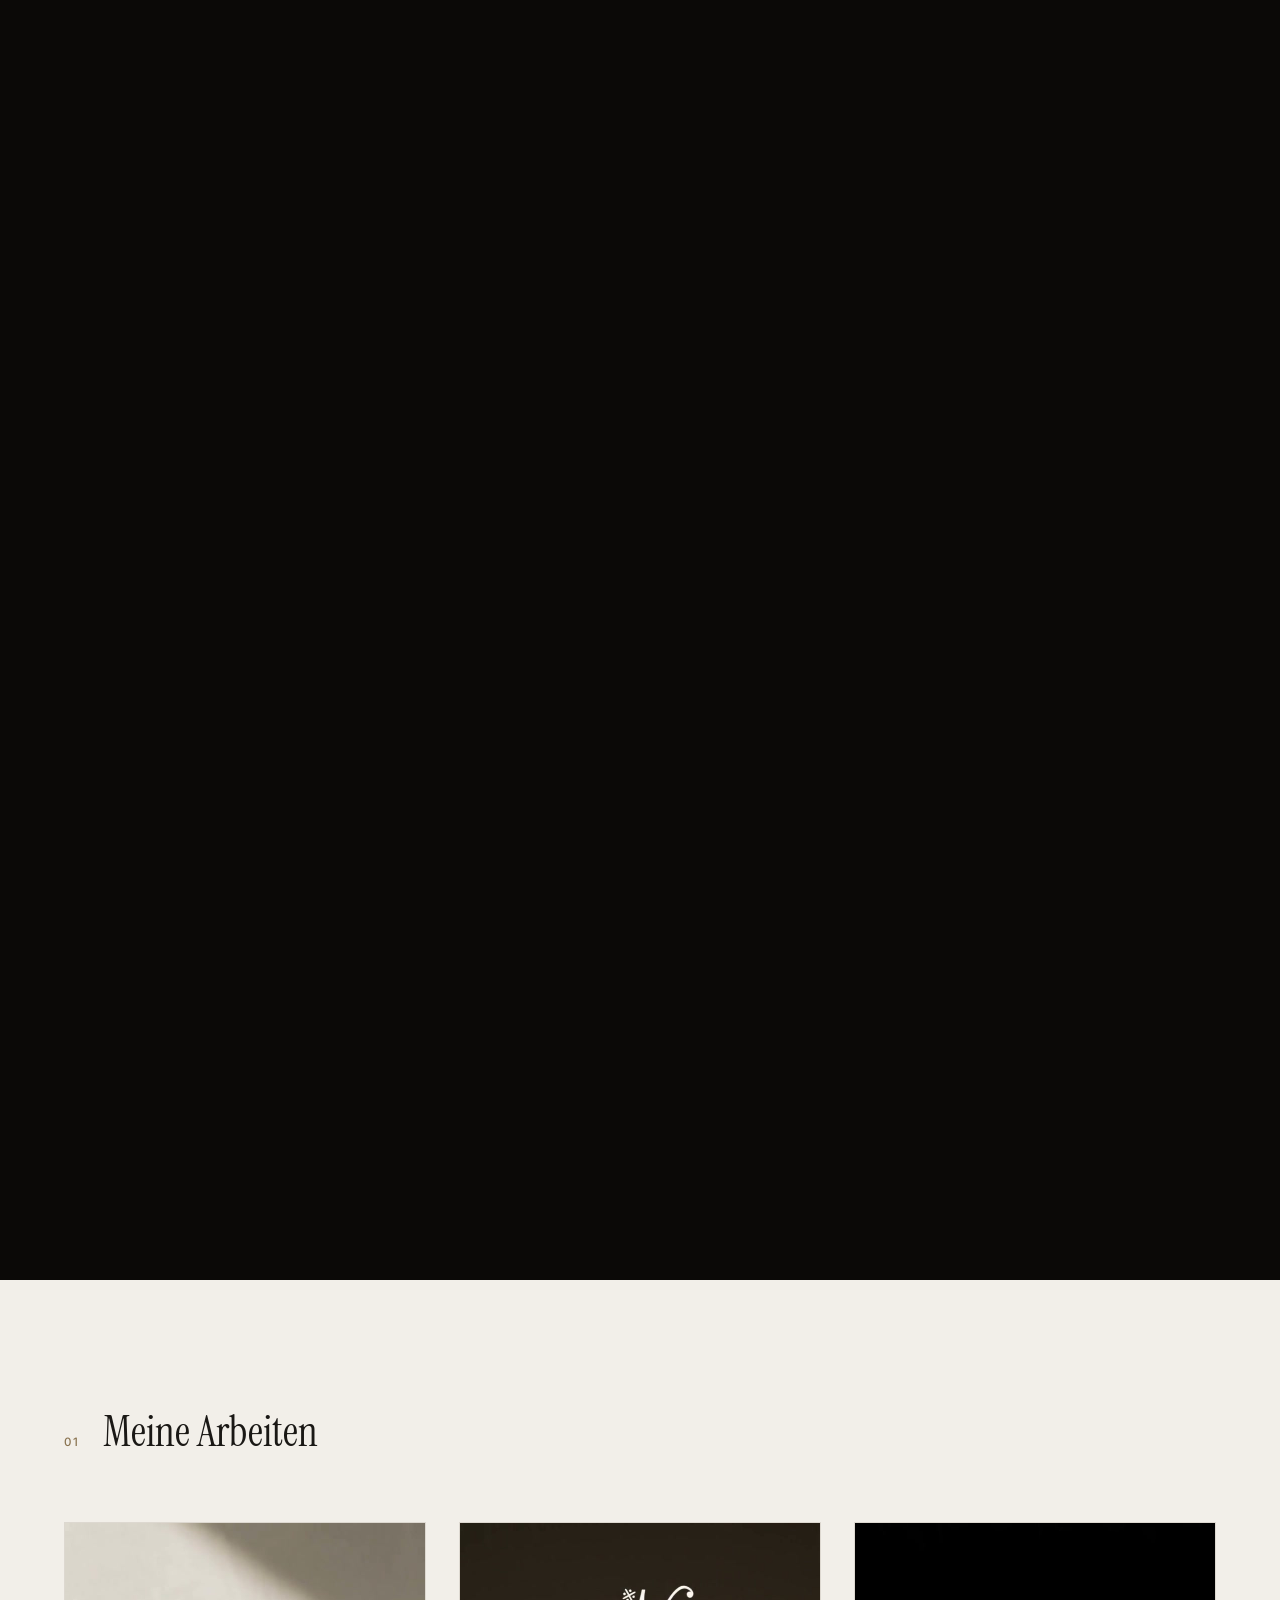
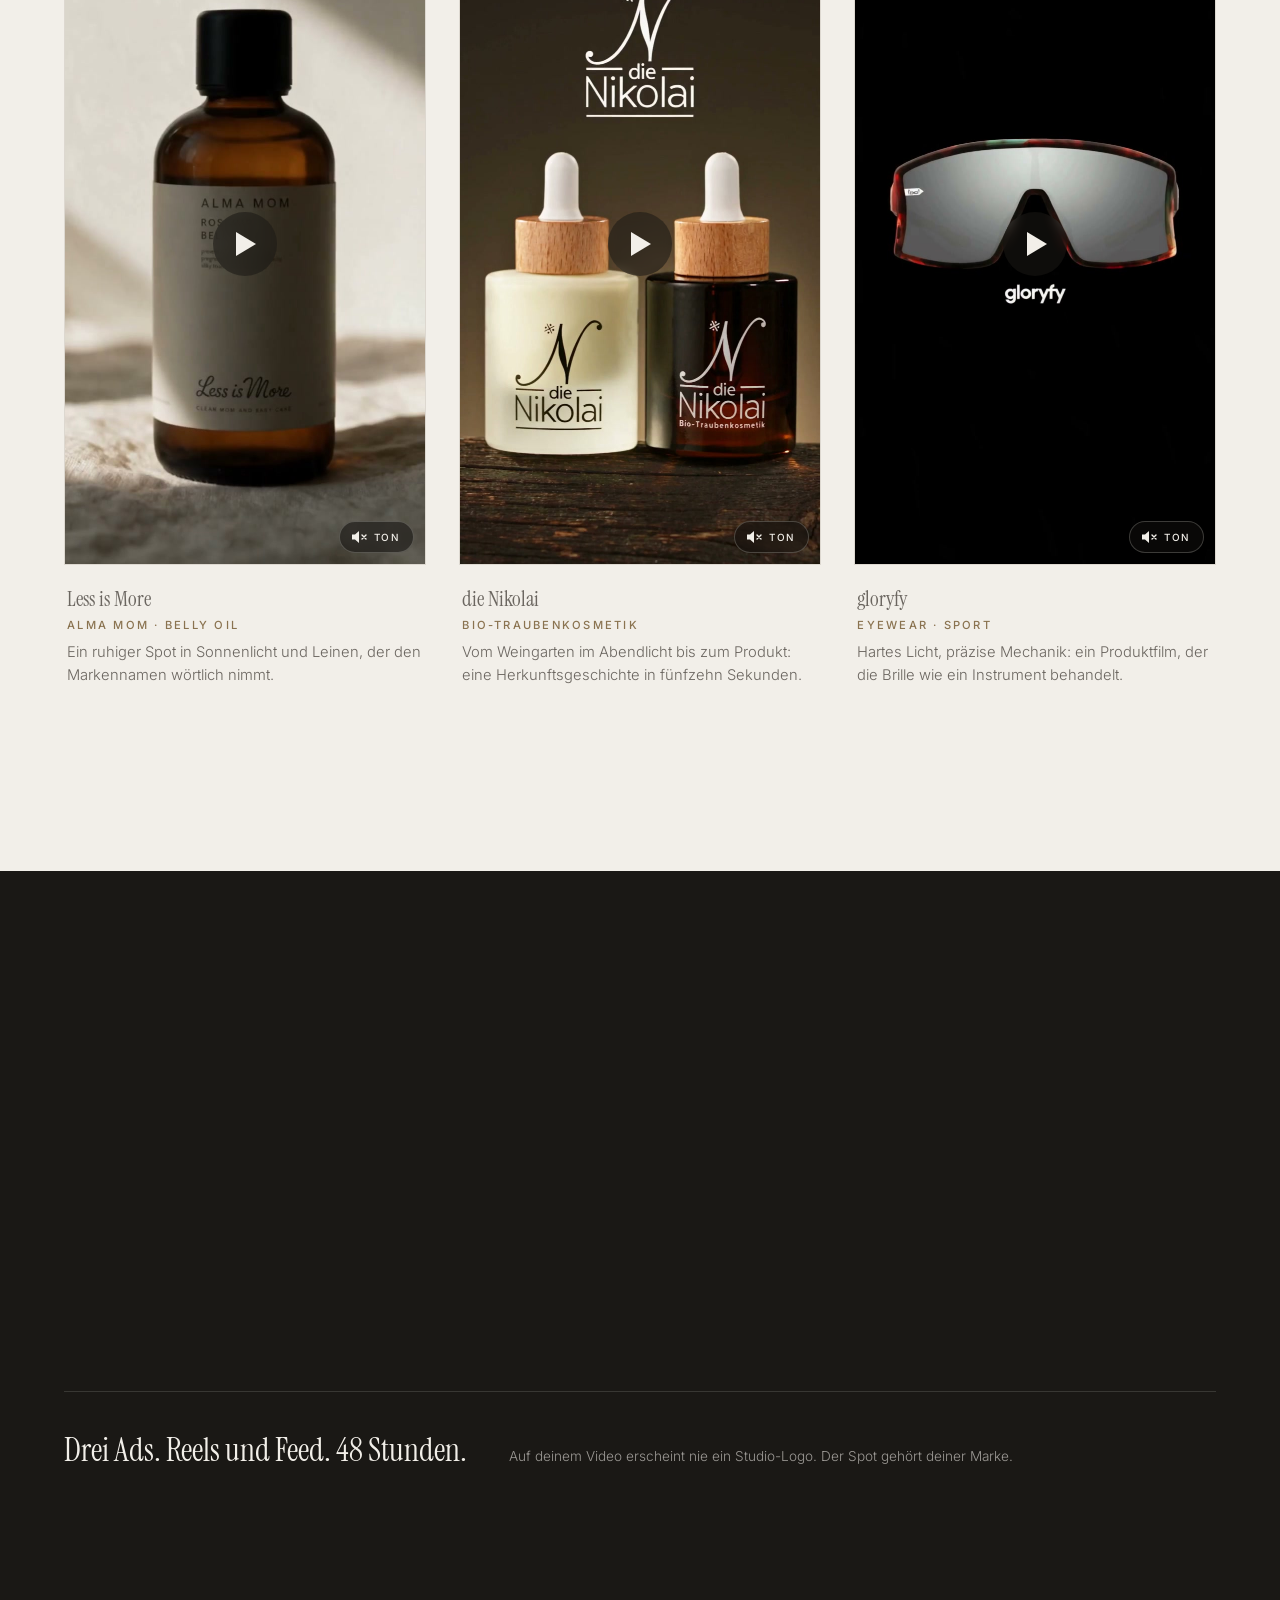
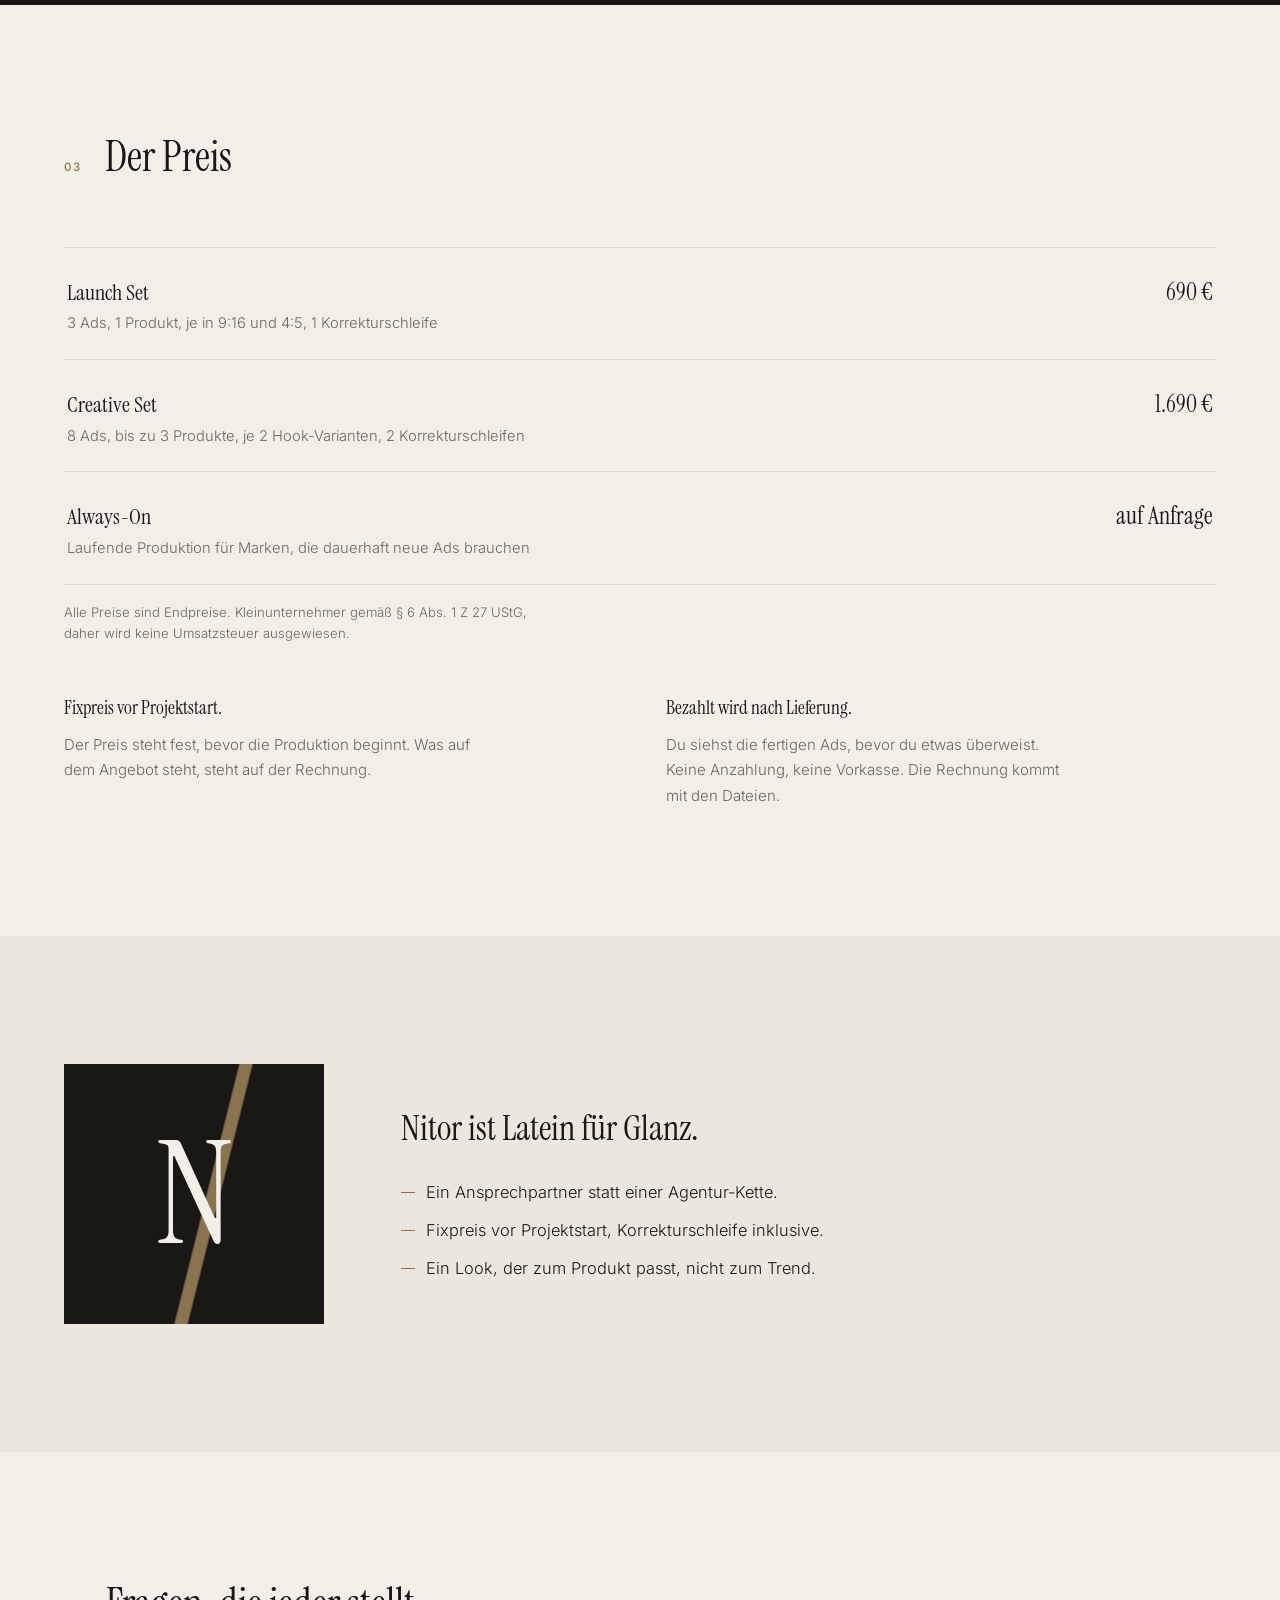
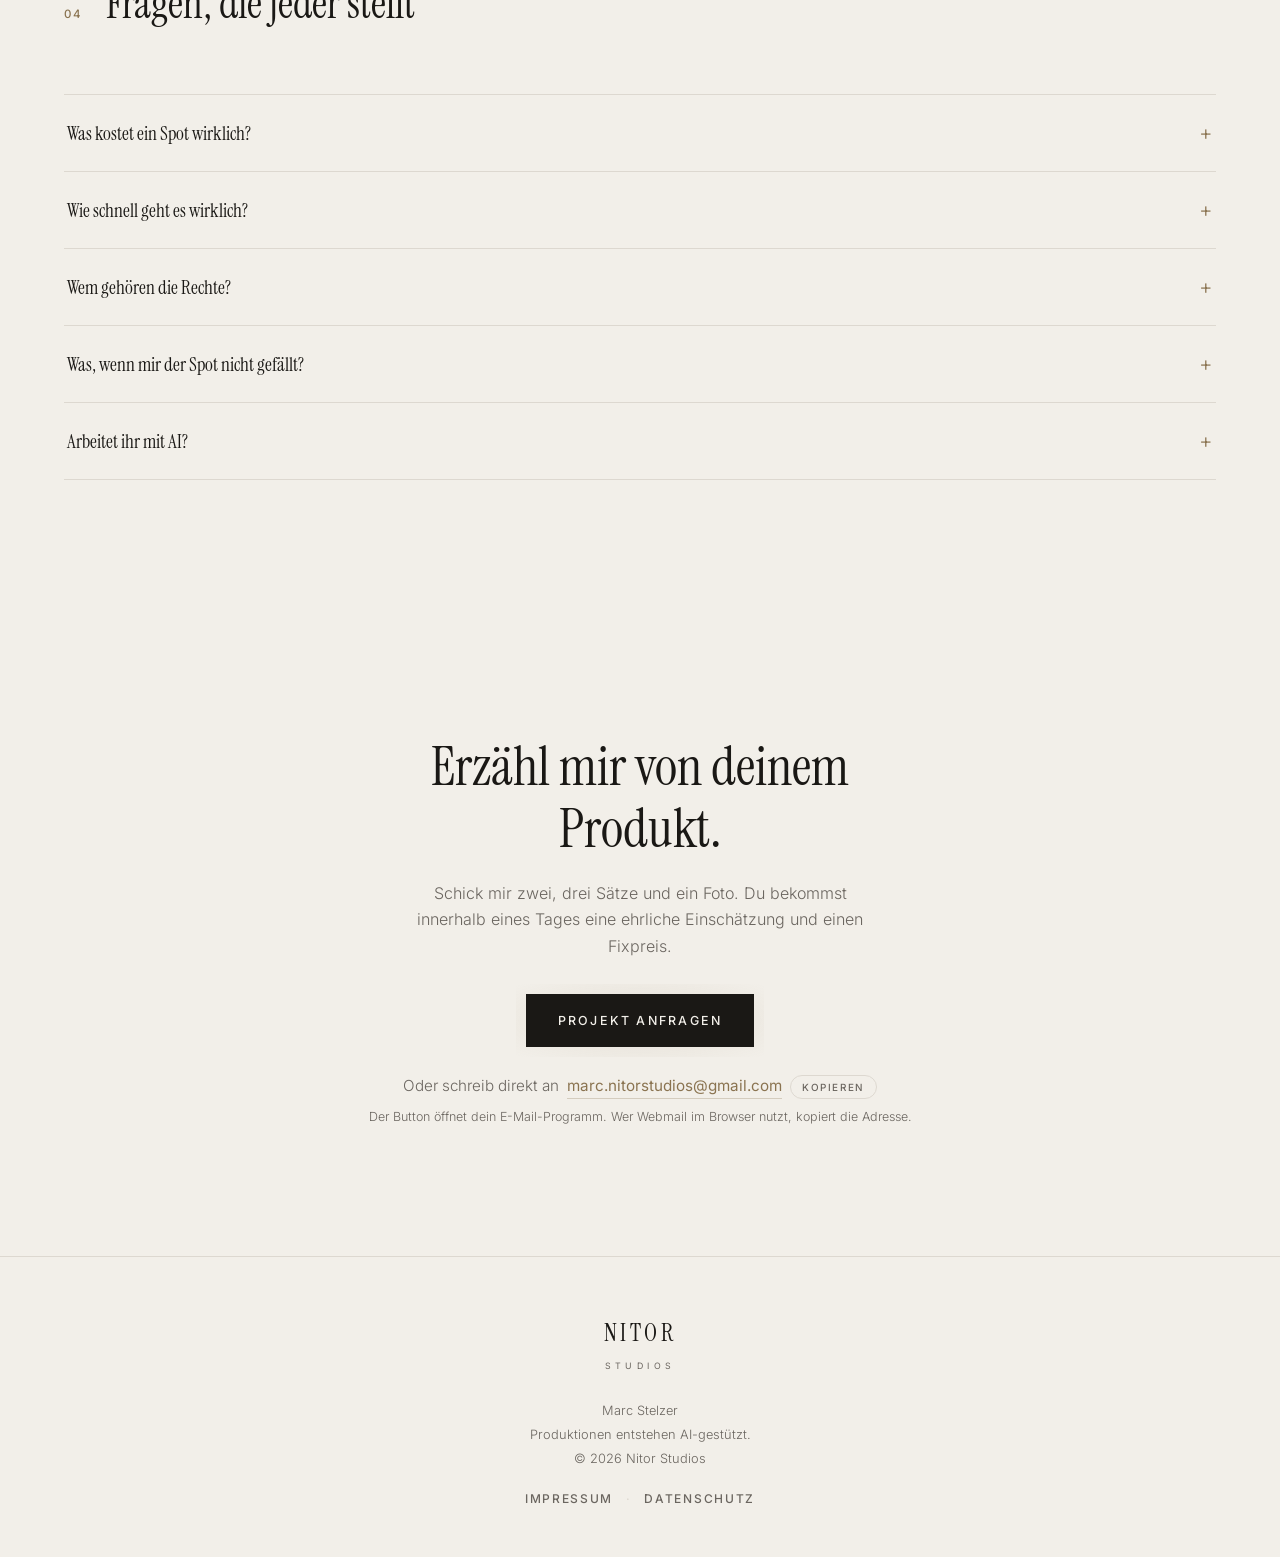
==== commit 019a4538: "Formate: nur noch 9:16 und 4:5 Co-Authored-By: Claude Opus 5.5 <noreply@anthropic.com>" ====
--- a/index.html
+++ b/index.html
@@ -4,10 +4,10 @@
 <meta charset="UTF-8">
 <meta name="viewport" content="width=device-width, initial-scale=1.0">
 <title>Nitor Studios · Produktvideos für Premium-Marken</title>
-<meta name="description" content="Motion Design für Marken mit physischen Produkten. Drei Ads, drei Formate, Lieferung in 48 Stunden. Nitor Studios, Wien.">
+<meta name="description" content="Motion Design für Marken mit physischen Produkten. Drei Ads, fertig für Reels und Feed, Lieferung in 48 Stunden. Nitor Studios, Wien.">
 <meta name="theme-color" content="#1A1815">
 <meta property="og:title" content="Nitor Studios · Produktvideos für Premium-Marken">
-<meta property="og:description" content="Drei Ads, drei Formate, Lieferung in 48 Stunden. Motion Design aus Wien.">
+<meta property="og:description" content="Drei Ads, fertig für Reels und Feed, Lieferung in 48 Stunden. Motion Design aus Wien.">
 <meta property="og:type" content="website">
 <meta property="og:url" content="https://nitorstudios.com/">
 <meta property="og:image" content="https://nitorstudios.com/assets/hero-ending.jpg">
@@ -342,7 +342,7 @@
   <p class="nstat" aria-hidden="true">N</p>
   <p class="kicker">Nitor Studios · Wien</p>
   <h1>Produktvideos, die zum Produkt passen.</h1>
-  <p>Motion Design für Premium-Marken. Drei Ads, drei Formate, in 48 Stunden.</p>
+  <p>Motion Design für Premium-Marken. Drei Ads für Reels und Feed, in 48 Stunden.</p>
   <div class="cta-row">
     <a class="btn solid" href="#arbeiten">Arbeiten ansehen</a>
     <a class="btn" href="#kontakt">Projekt anfragen</a>
@@ -441,11 +441,11 @@
         <div class="step part">
           <p class="num">3</p>
           <h3>Lieferung</h3>
-          <p>Ein Spot in drei Formaten: 16:9 für Web, 9:16 für Reels und Shorts, 1:1 für Feeds. 48 Stunden ab Briefing, davon 24 Stunden ab dem Moment, in dem du das Konzept freigibst.</p>
+          <p>Jeder Spot in zwei Formaten: 9:16 für Reels, Stories und TikTok, 4:5 für den Feed. 48 Stunden ab Briefing, davon 24 Stunden ab dem Moment, in dem du das Konzept freigibst.</p>
         </div>
       </div>
       <div class="promise rev">
-        <p class="big part">Drei Ads. Drei Formate. 48 Stunden.</p>
+        <p class="big part">Drei Ads. Reels und Feed. 48 Stunden.</p>
         <p class="note part">Auf deinem Video erscheint nie ein Studio-Logo. Der Spot gehört deiner Marke.</p>
       </div>
     </div>
@@ -458,7 +458,7 @@
         <div class="price-row part">
           <span class="what">
             <span class="pkgname">Launch Set</span>
-            <span class="pkgdesc">3 Ads, 1 Produkt, 3 Formate (16:9, 9:16, 1:1), 1 Korrekturschleife</span>
+            <span class="pkgdesc">3 Ads, 1 Produkt, je in 9:16 und 4:5, 1 Korrekturschleife</span>
           </span>
           <span class="amount">690 €</span>
         </div>
@@ -521,7 +521,7 @@
       <div class="sec-head rev"><span class="no part">04</span><h2 class="part">Fragen, die jeder stellt</h2></div>
       <details>
         <summary>Was kostet ein Spot wirklich?<span class="mark">+</span></summary>
-        <p class="answer">Der Einstieg ist das Launch Set: drei Ads für ein Produkt, in allen drei Formaten, mit einer Korrekturschleife, für 690 €. Größere Pakete stehen im Preisabschnitt.</p>
+        <p class="answer">Der Einstieg ist das Launch Set: drei Ads für ein Produkt, jeweils in 9:16 und 4:5, mit einer Korrekturschleife, für 690 €. Größere Pakete stehen im Preisabschnitt.</p>
       </details>
       <details>
         <summary>Wie schnell geht es wirklich?<span class="mark">+</span></summary>
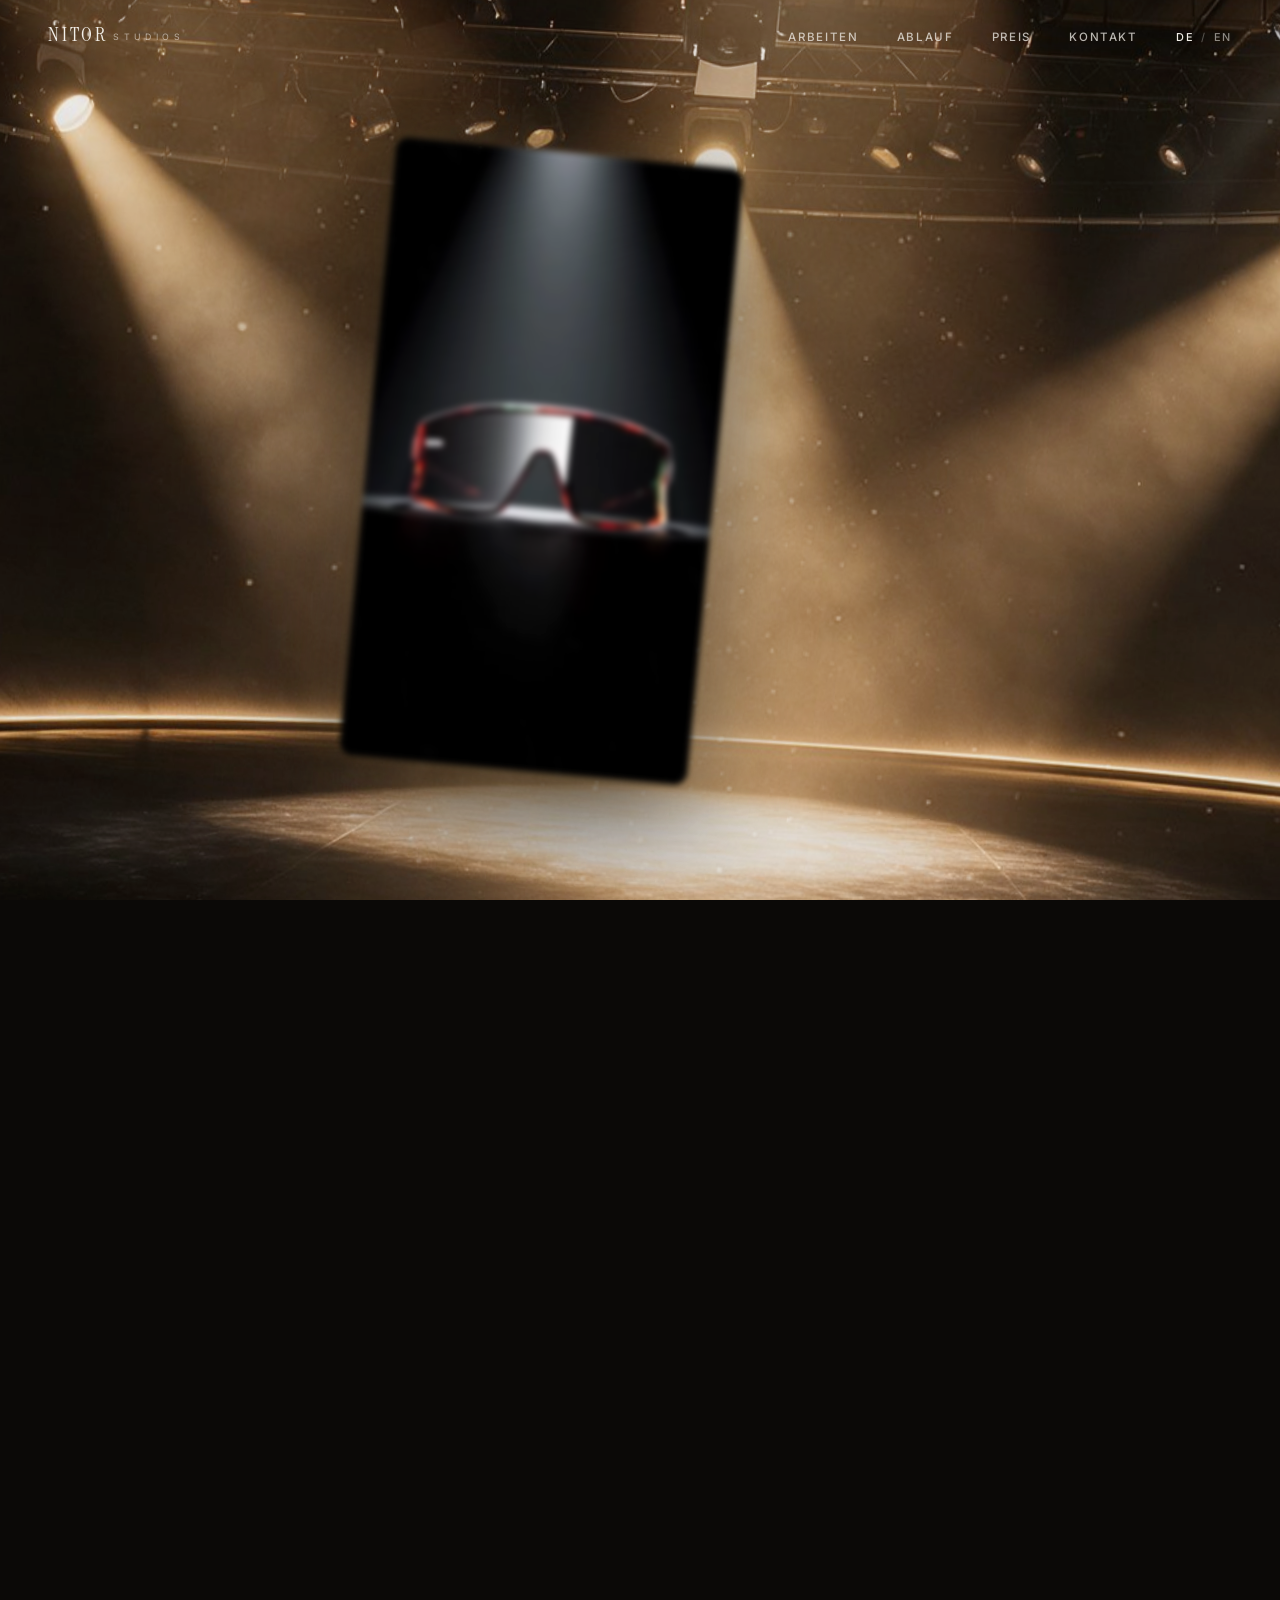
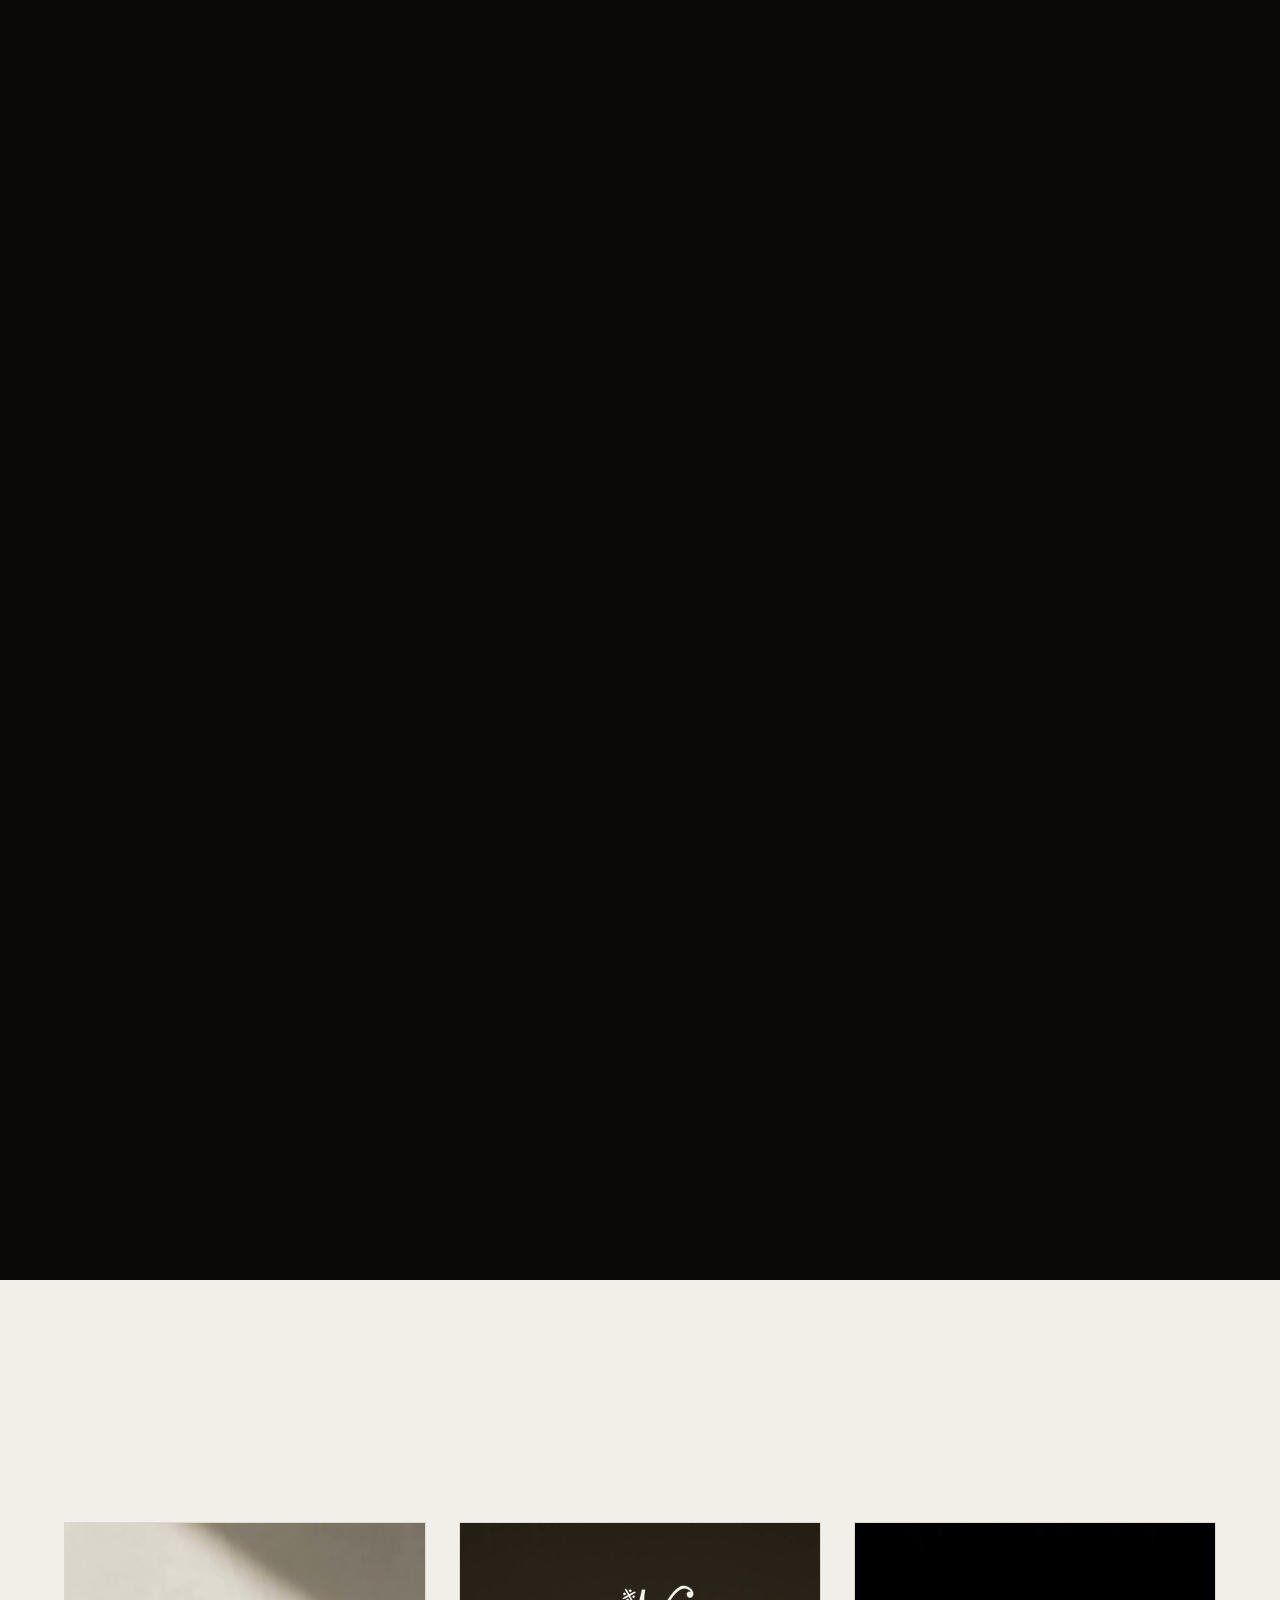
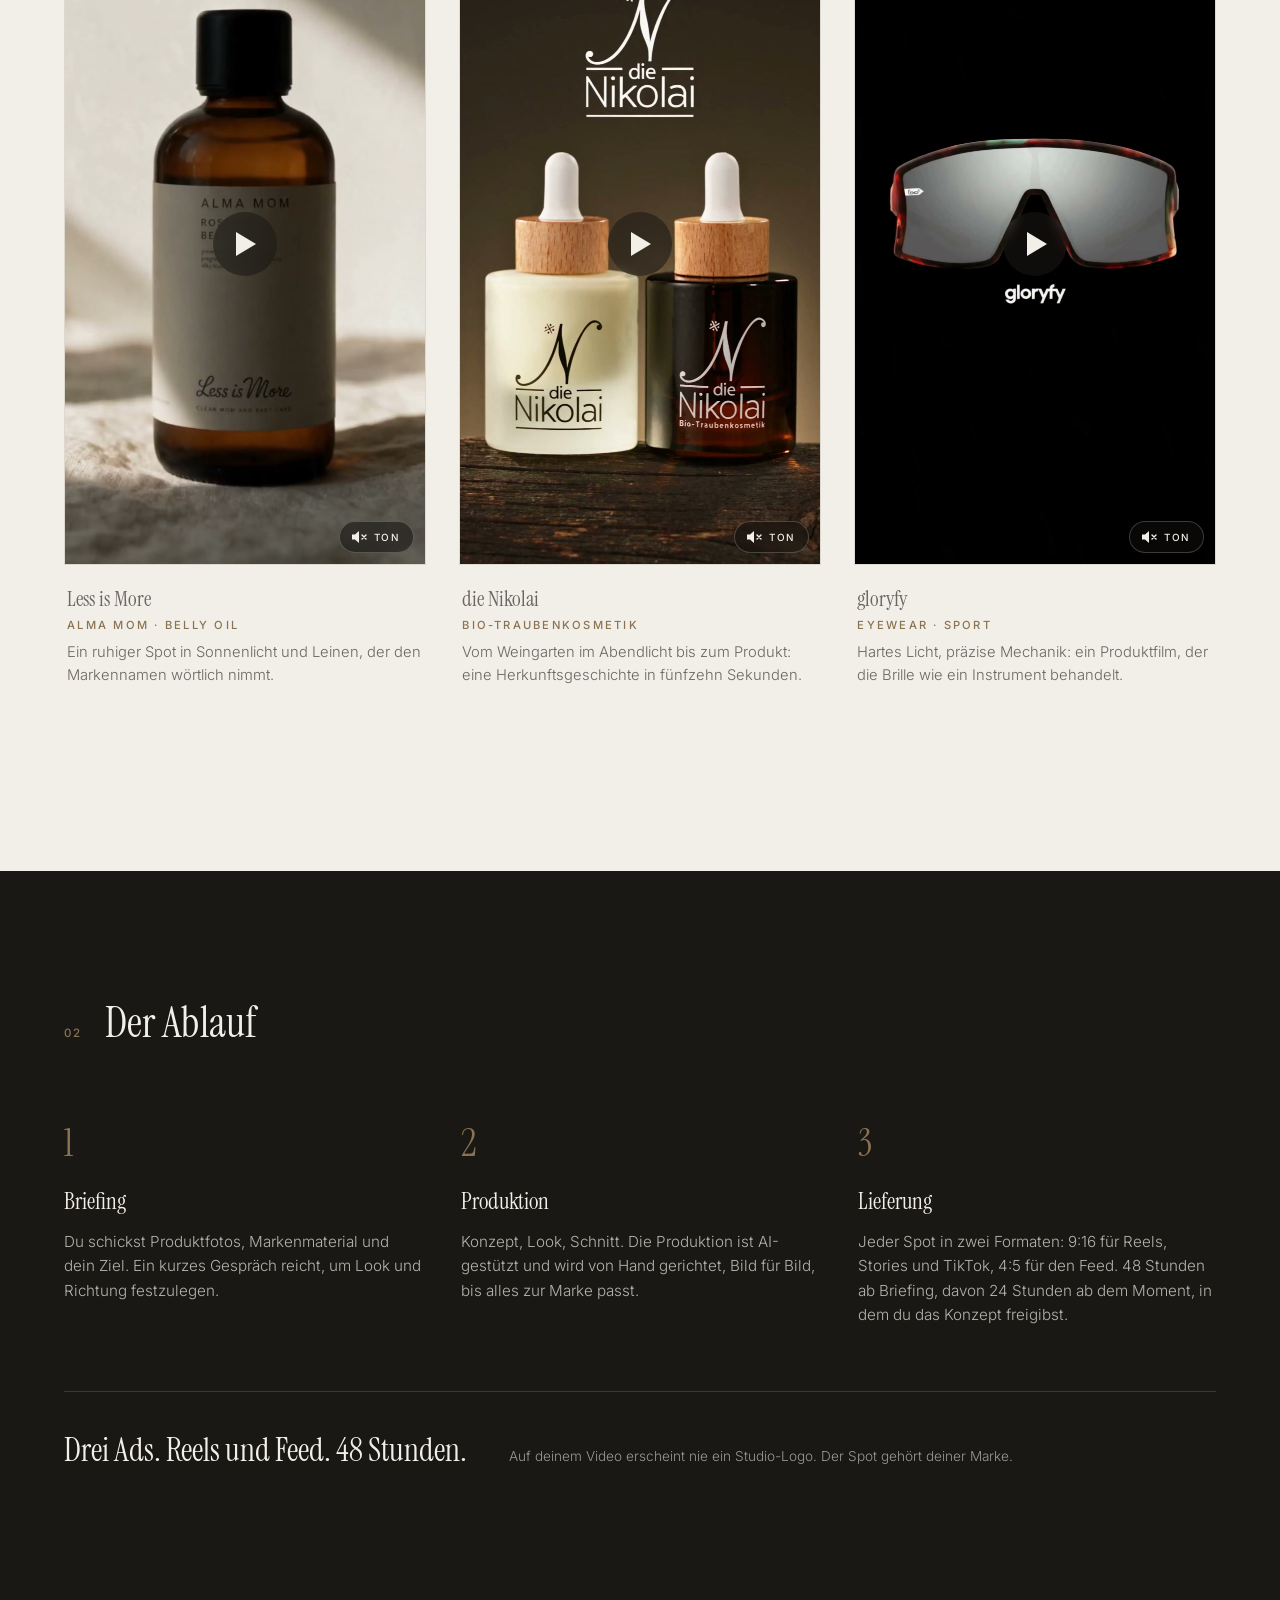
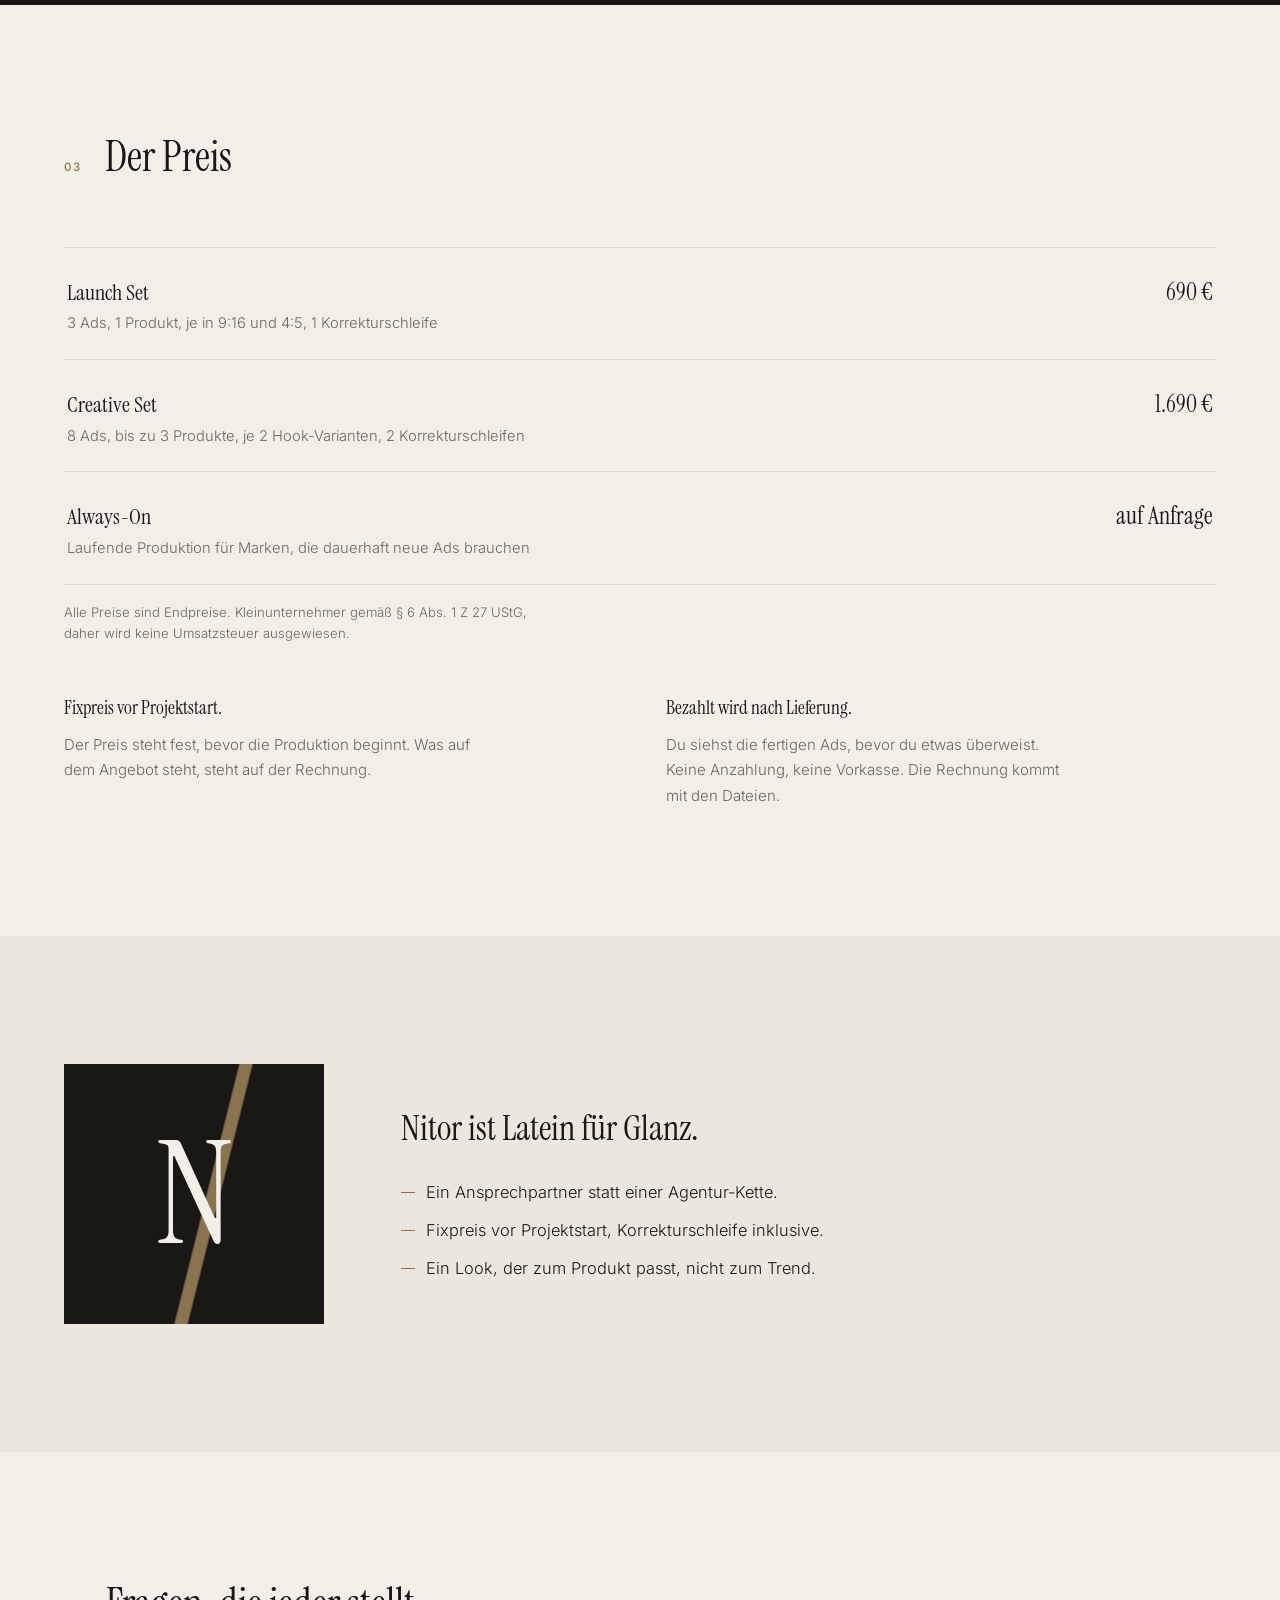
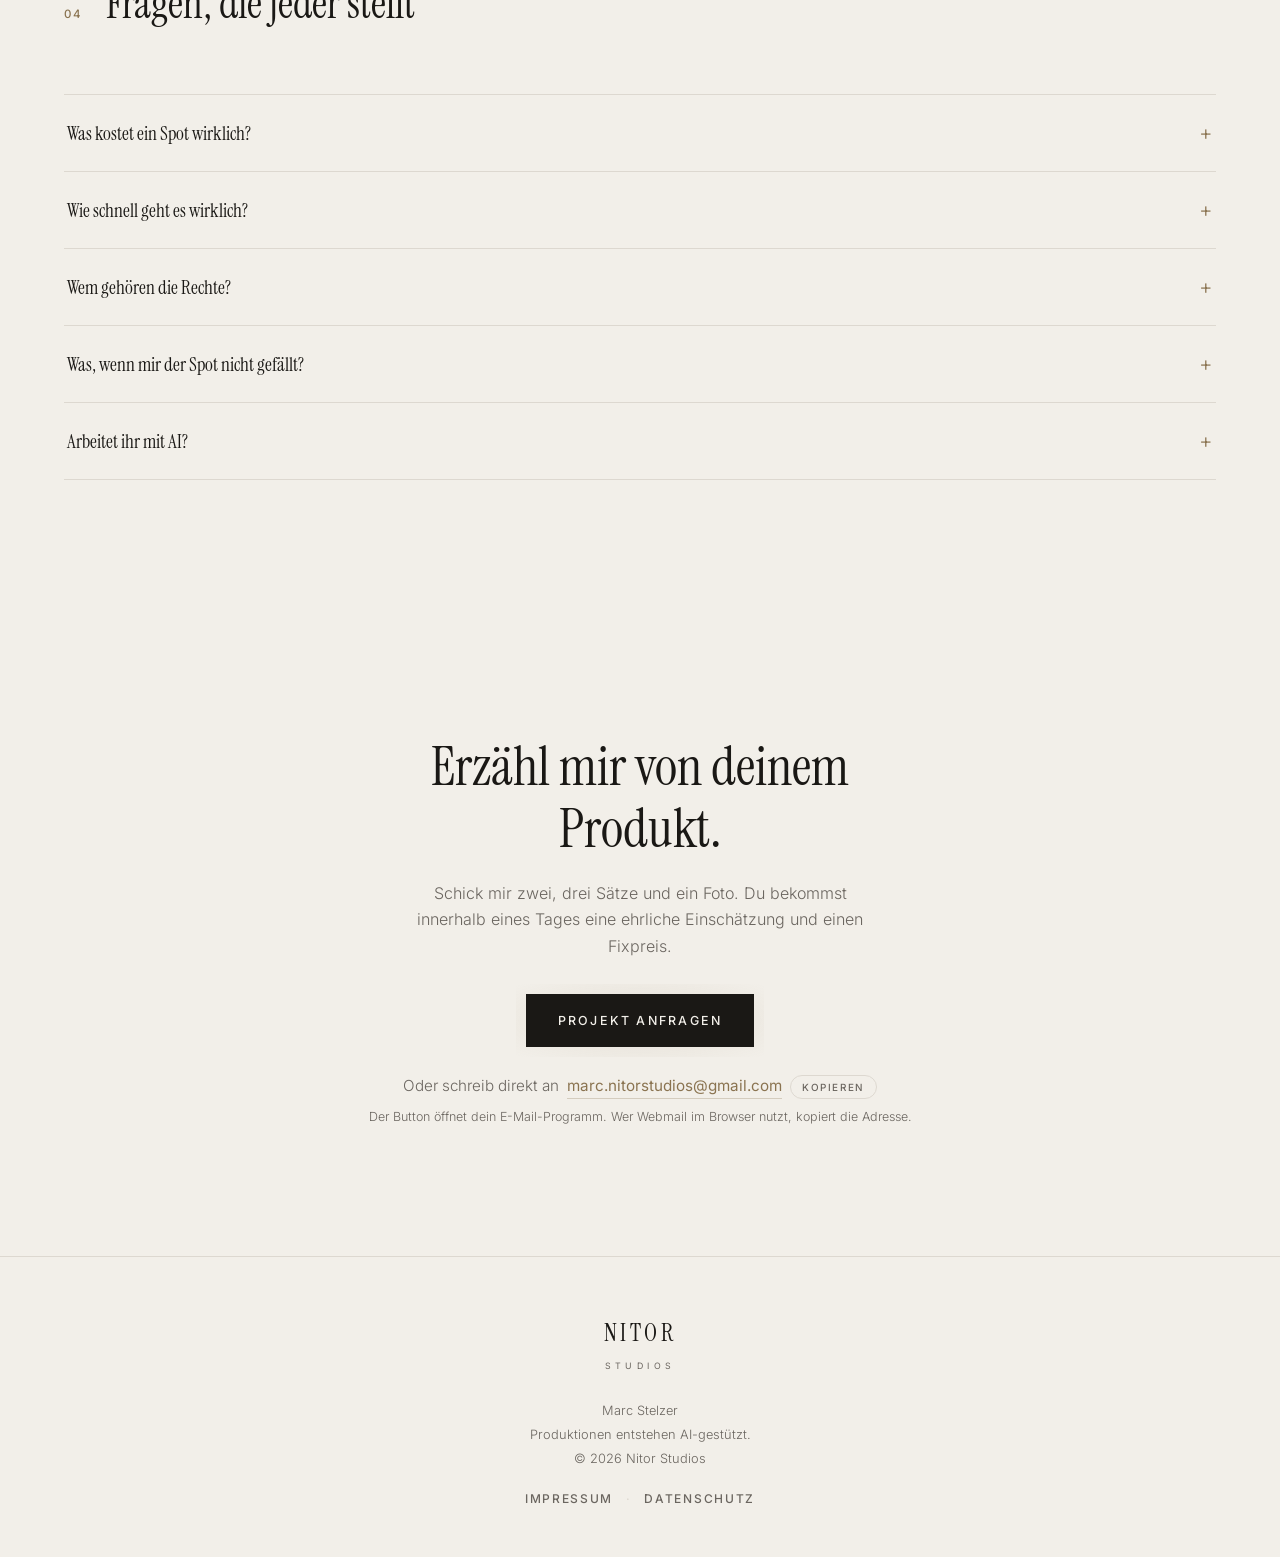
==== commit b914fc11: "Launch Set: "1 Korrekturschleife" bricht nicht mehr auseinander Co-Authored-By: Claude Opus 5.5 <nor" ====
--- a/index.html
+++ b/index.html
@@ -458,7 +458,7 @@
         <div class="price-row part">
           <span class="what">
             <span class="pkgname">Launch Set</span>
-            <span class="pkgdesc">3 Ads, 1 Produkt, je in 9:16 und 4:5, 1 Korrekturschleife</span>
+            <span class="pkgdesc">3 Ads, 1 Produkt, je in 9:16 und 4:5, 1&nbsp;Korrekturschleife</span>
           </span>
           <span class="amount">690 €</span>
         </div>
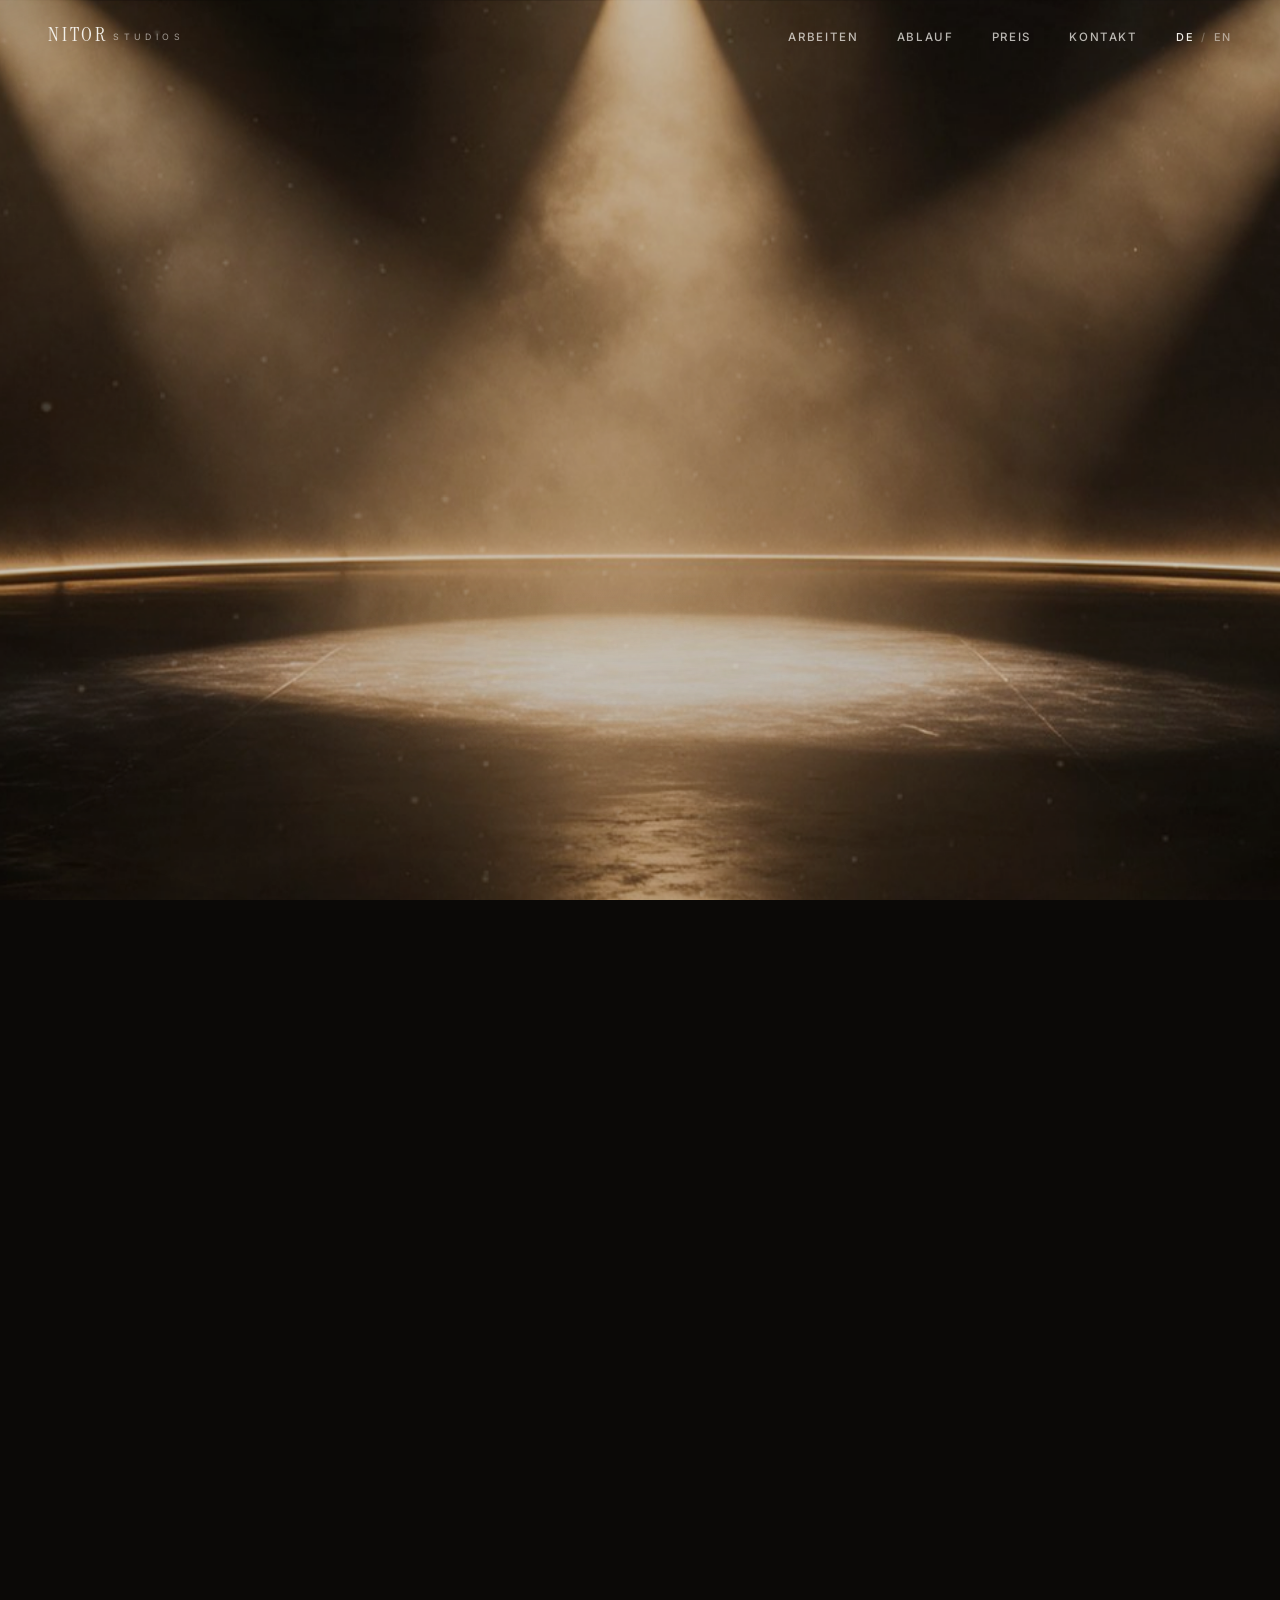
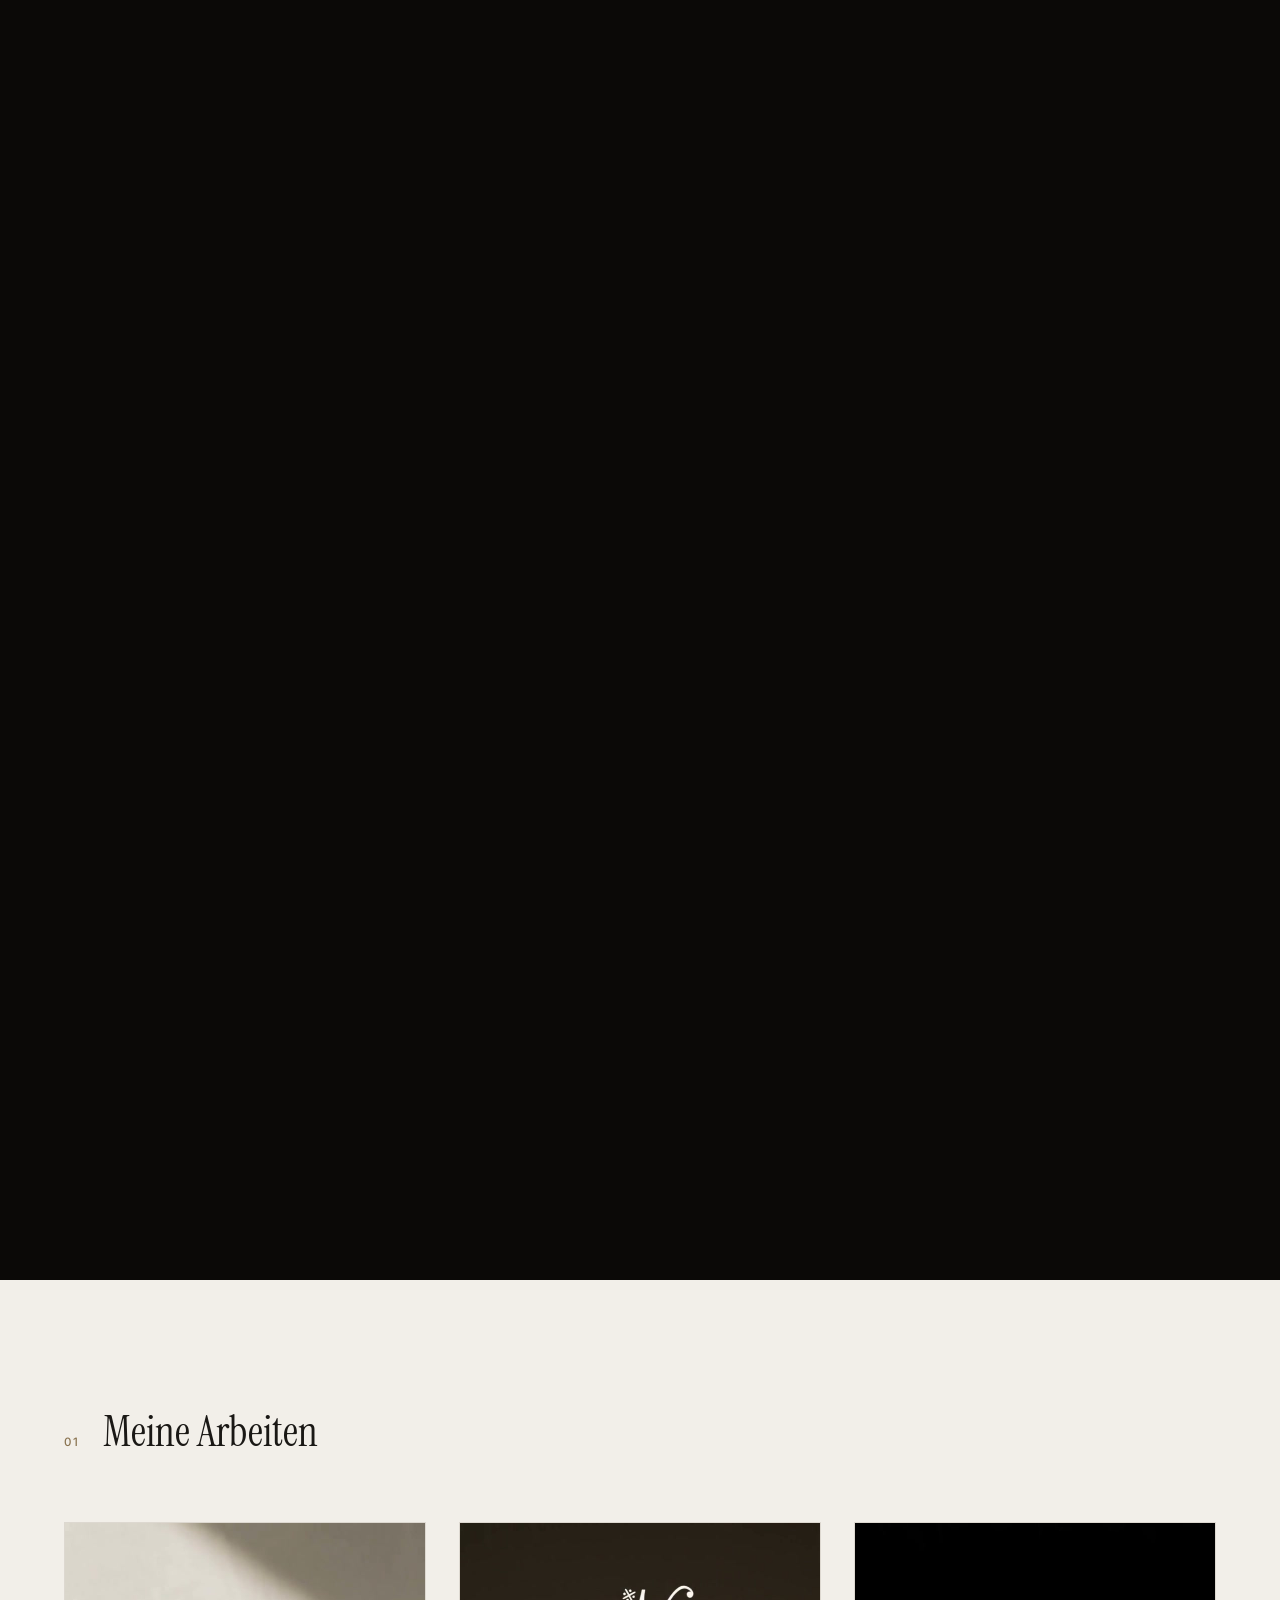
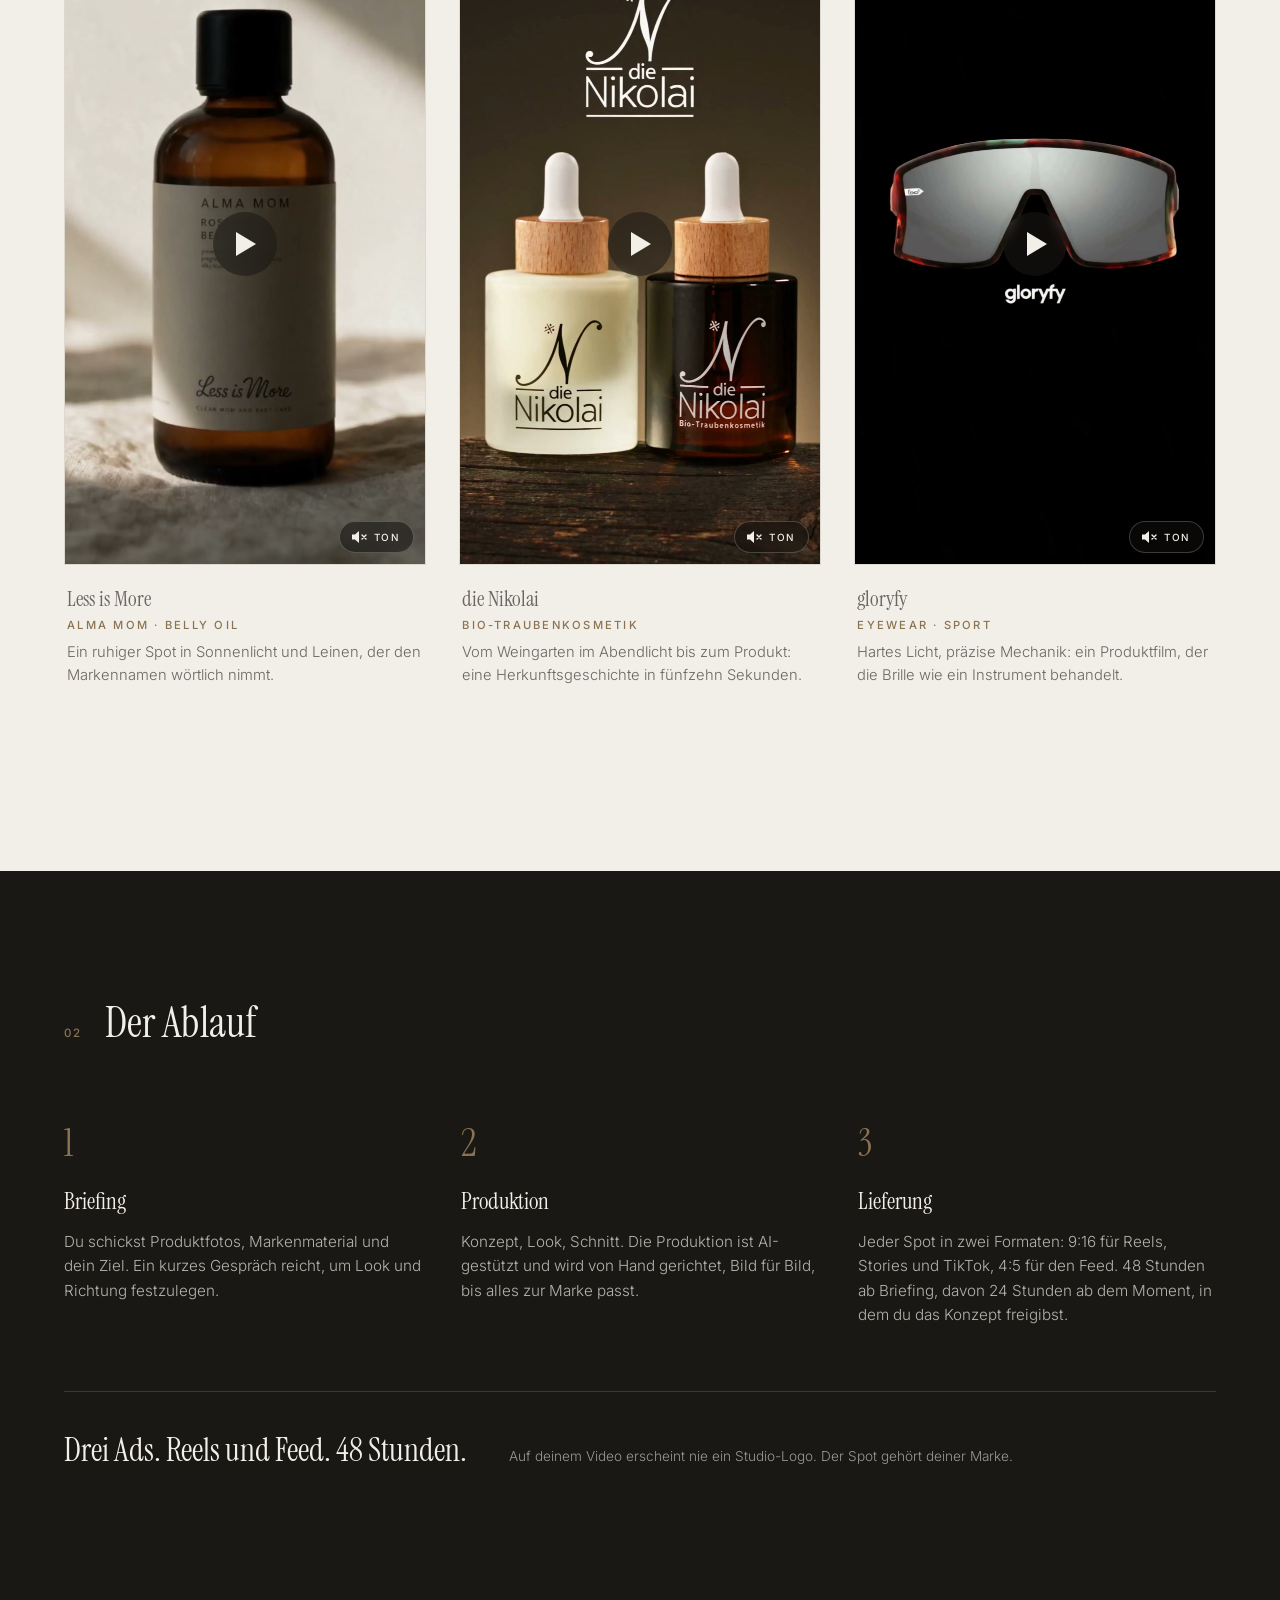
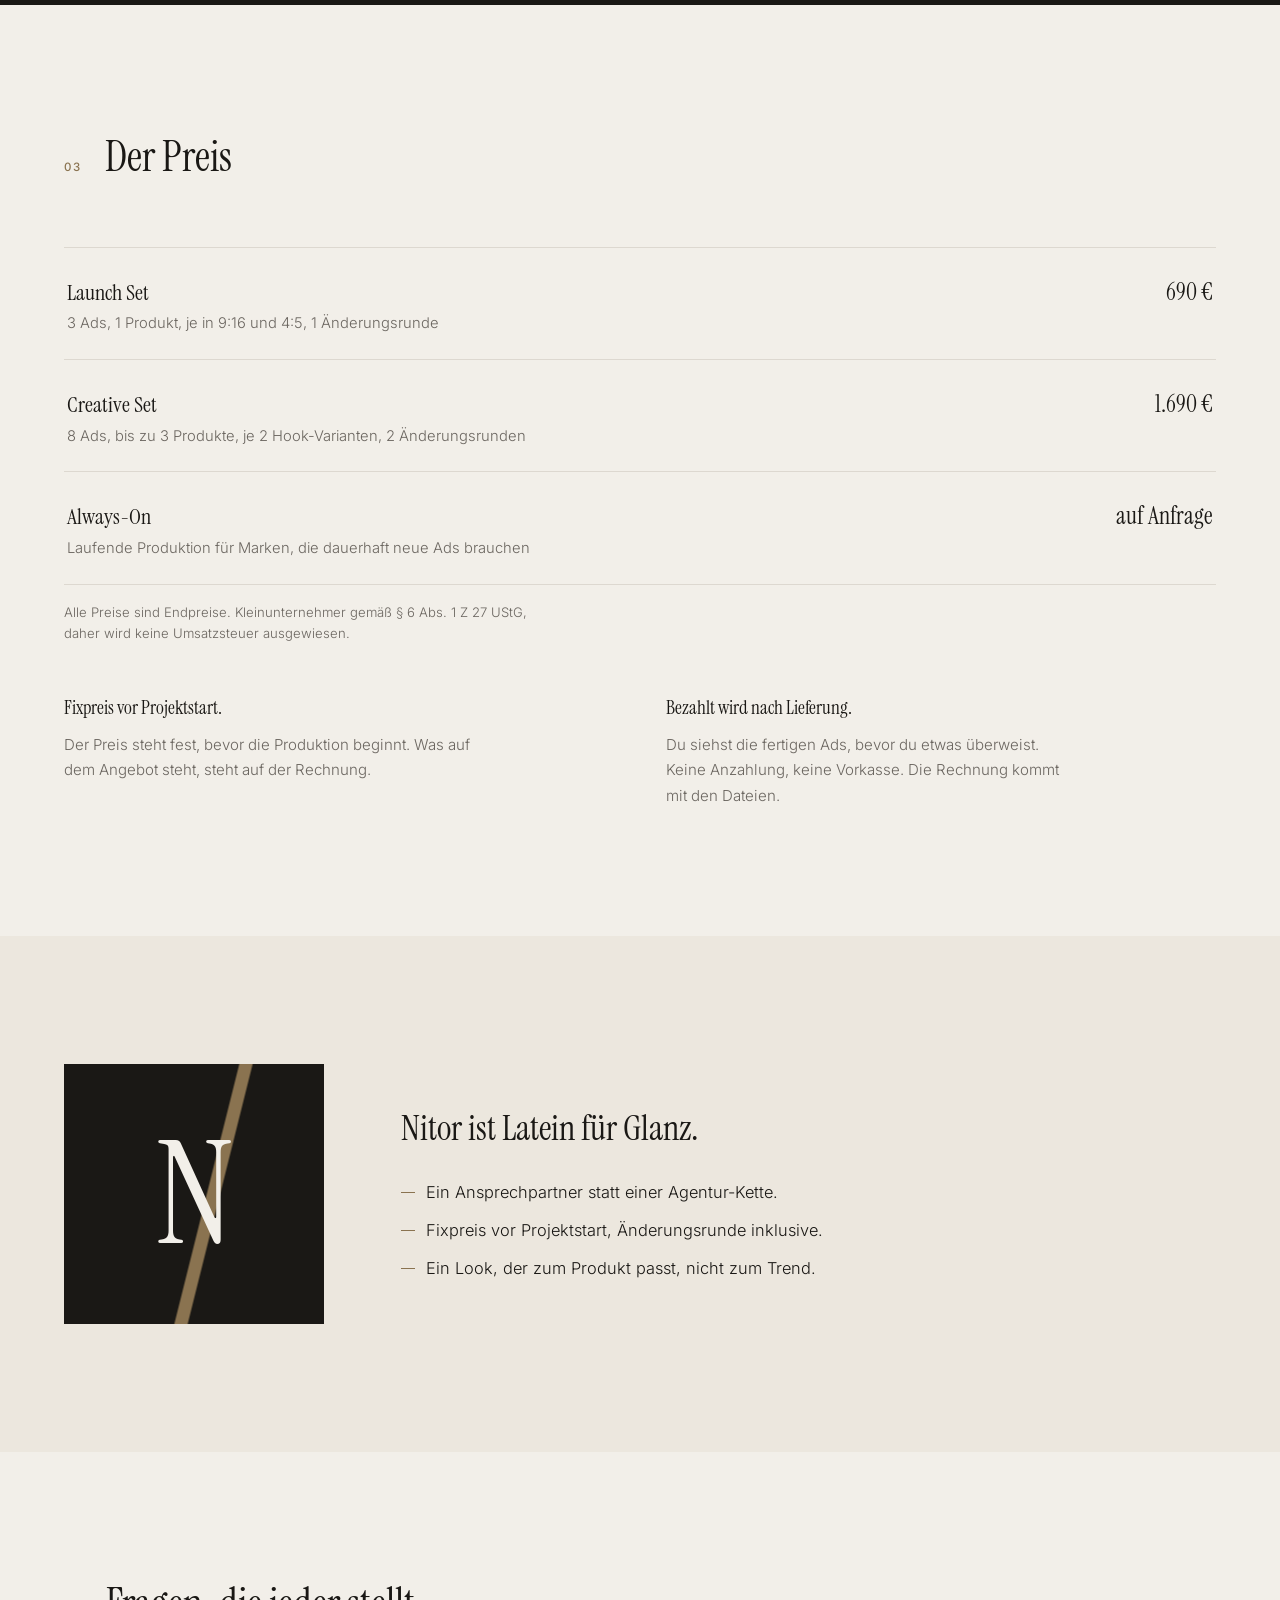
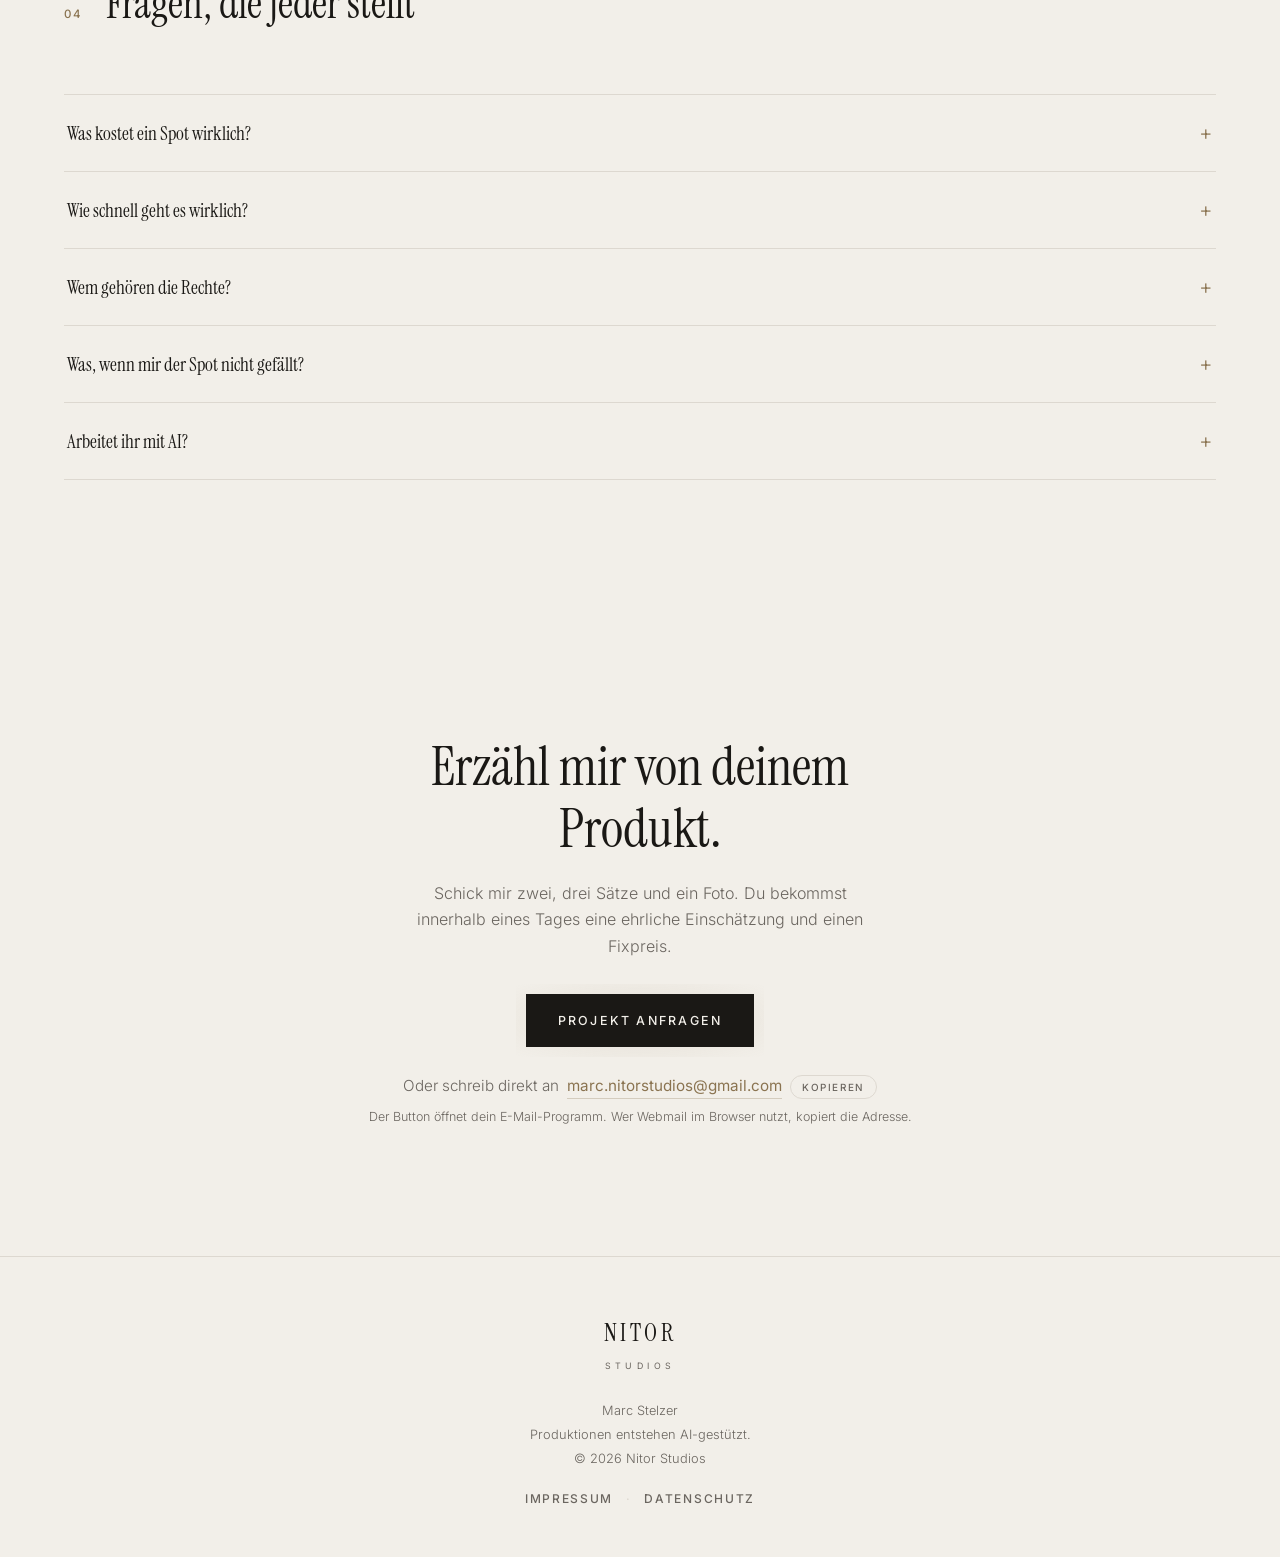
==== commit d01dd299: "Korrekturschleife heißt jetzt Änderungsrunde, Runde im FAQ definiert Co-Authored-By: Claude Opus 5.5" ====
--- a/index.html
+++ b/index.html
@@ -328,7 +328,7 @@
     <div class="h3-ov h3-cap" aria-hidden="true"><small></small><span></span></div>
     <div class="h3-ov h3-final">
       <h2>Produktvideos, die zum Produkt passen.</h2>
-      <p>Motion Design für Premium-Marken. Fixpreis, Korrekturschleife inklusive.</p>
+      <p>Motion Design für Premium-Marken. Fixpreis, Änderungsrunde inklusive.</p>
       <div class="cta-row">
         <a class="btn solid" href="#arbeiten">Arbeiten ansehen</a>
         <a class="btn" href="#kontakt">Projekt anfragen</a>
@@ -458,14 +458,14 @@
         <div class="price-row part">
           <span class="what">
             <span class="pkgname">Launch Set</span>
-            <span class="pkgdesc">3 Ads, 1 Produkt, je in 9:16 und 4:5, 1&nbsp;Korrekturschleife</span>
+            <span class="pkgdesc">3 Ads, 1 Produkt, je in 9:16 und 4:5, 1&nbsp;Änderungsrunde</span>
           </span>
           <span class="amount">690 €</span>
         </div>
         <div class="price-row part">
           <span class="what">
             <span class="pkgname">Creative Set</span>
-            <span class="pkgdesc">8 Ads, bis zu 3 Produkte, je 2 Hook-Varianten, 2 Korrekturschleifen</span>
+            <span class="pkgdesc">8 Ads, bis zu 3 Produkte, je 2 Hook-Varianten, 2 Änderungsrunden</span>
           </span>
           <span class="amount">1.690 €</span>
         </div>
@@ -509,7 +509,7 @@
         <p class="lead part">Nitor ist Latein für Glanz.</p>
         <ul class="glanz-lines">
           <li>Ein Ansprechpartner statt einer Agentur-Kette.</li>
-          <li>Fixpreis vor Projektstart, Korrekturschleife inklusive.</li>
+          <li>Fixpreis vor Projektstart, Änderungsrunde inklusive.</li>
           <li>Ein Look, der zum Produkt passt, nicht zum Trend.</li>
         </ul>
       </div>
@@ -521,11 +521,11 @@
       <div class="sec-head rev"><span class="no part">04</span><h2 class="part">Fragen, die jeder stellt</h2></div>
       <details>
         <summary>Was kostet ein Spot wirklich?<span class="mark">+</span></summary>
-        <p class="answer">Der Einstieg ist das Launch Set: drei Ads für ein Produkt, jeweils in 9:16 und 4:5, mit einer Korrekturschleife, für 690 €. Größere Pakete stehen im Preisabschnitt.</p>
+        <p class="answer">Der Einstieg ist das Launch Set: drei Ads für ein Produkt, jeweils in 9:16 und 4:5, mit einer Änderungsrunde, für 690 €. Größere Pakete stehen im Preisabschnitt.</p>
       </details>
       <details>
         <summary>Wie schnell geht es wirklich?<span class="mark">+</span></summary>
-        <p class="answer">48 Werktagsstunden ab dem Moment, in dem Briefing und Produktmaterial vollständig vorliegen. Die erste Hälfte geht in Konzept und Abstimmung, die zweite in die Produktion. Ab deiner Freigabe sind es 24 Stunden bis zur Lieferung. Die Korrekturschleife läuft danach und braucht in der Regel noch einen Werktag.</p>
+        <p class="answer">48 Werktagsstunden ab dem Moment, in dem Briefing und Produktmaterial vollständig vorliegen. Die erste Hälfte geht in Konzept und Abstimmung, die zweite in die Produktion. Ab deiner Freigabe sind es 24 Stunden bis zur Lieferung. Die Änderungsrunde läuft danach und braucht in der Regel noch einen Werktag.</p>
       </details>
       <details>
         <summary>Wem gehören die Rechte?<span class="mark">+</span></summary>
@@ -533,7 +533,7 @@
       </details>
       <details>
         <summary>Was, wenn mir der Spot nicht gefällt?<span class="mark">+</span></summary>
-        <p class="answer">Im Launch Set ist eine Korrekturschleife enthalten, im Creative Set sind es zwei. Sie kosten nichts. Weitere Durchgänge kosten 150 € pro Schleife.</p>
+        <p class="answer">Im Launch Set ist eine Änderungsrunde enthalten, im Creative Set sind es zwei. Eine Runde heißt: Du schickst mir deine Änderungswünsche zu allen Ads gesammelt in einer Nachricht, und ich setze sie um. Die enthaltenen Runden kosten nichts, jede weitere kostet 150 €.</p>
       </details>
       <details>
         <summary>Arbeitet ihr mit AI?<span class="mark">+</span></summary>
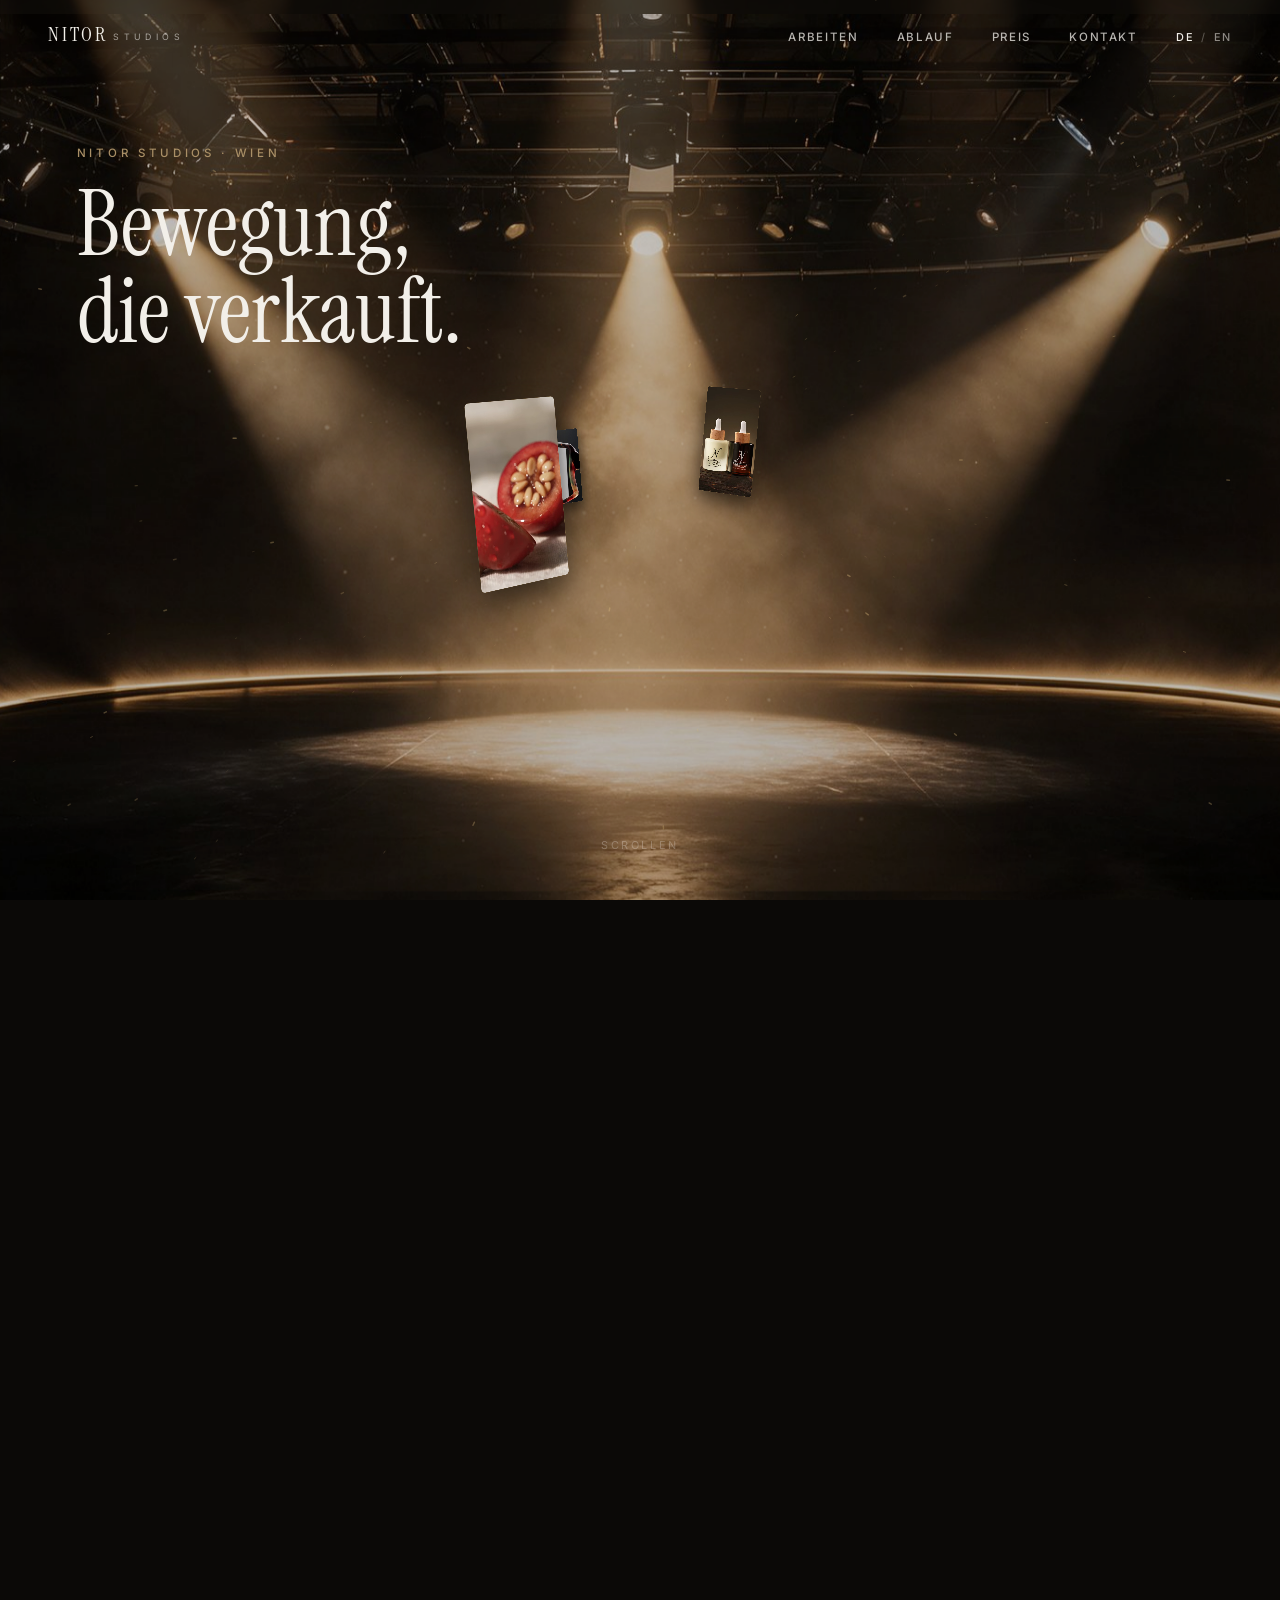
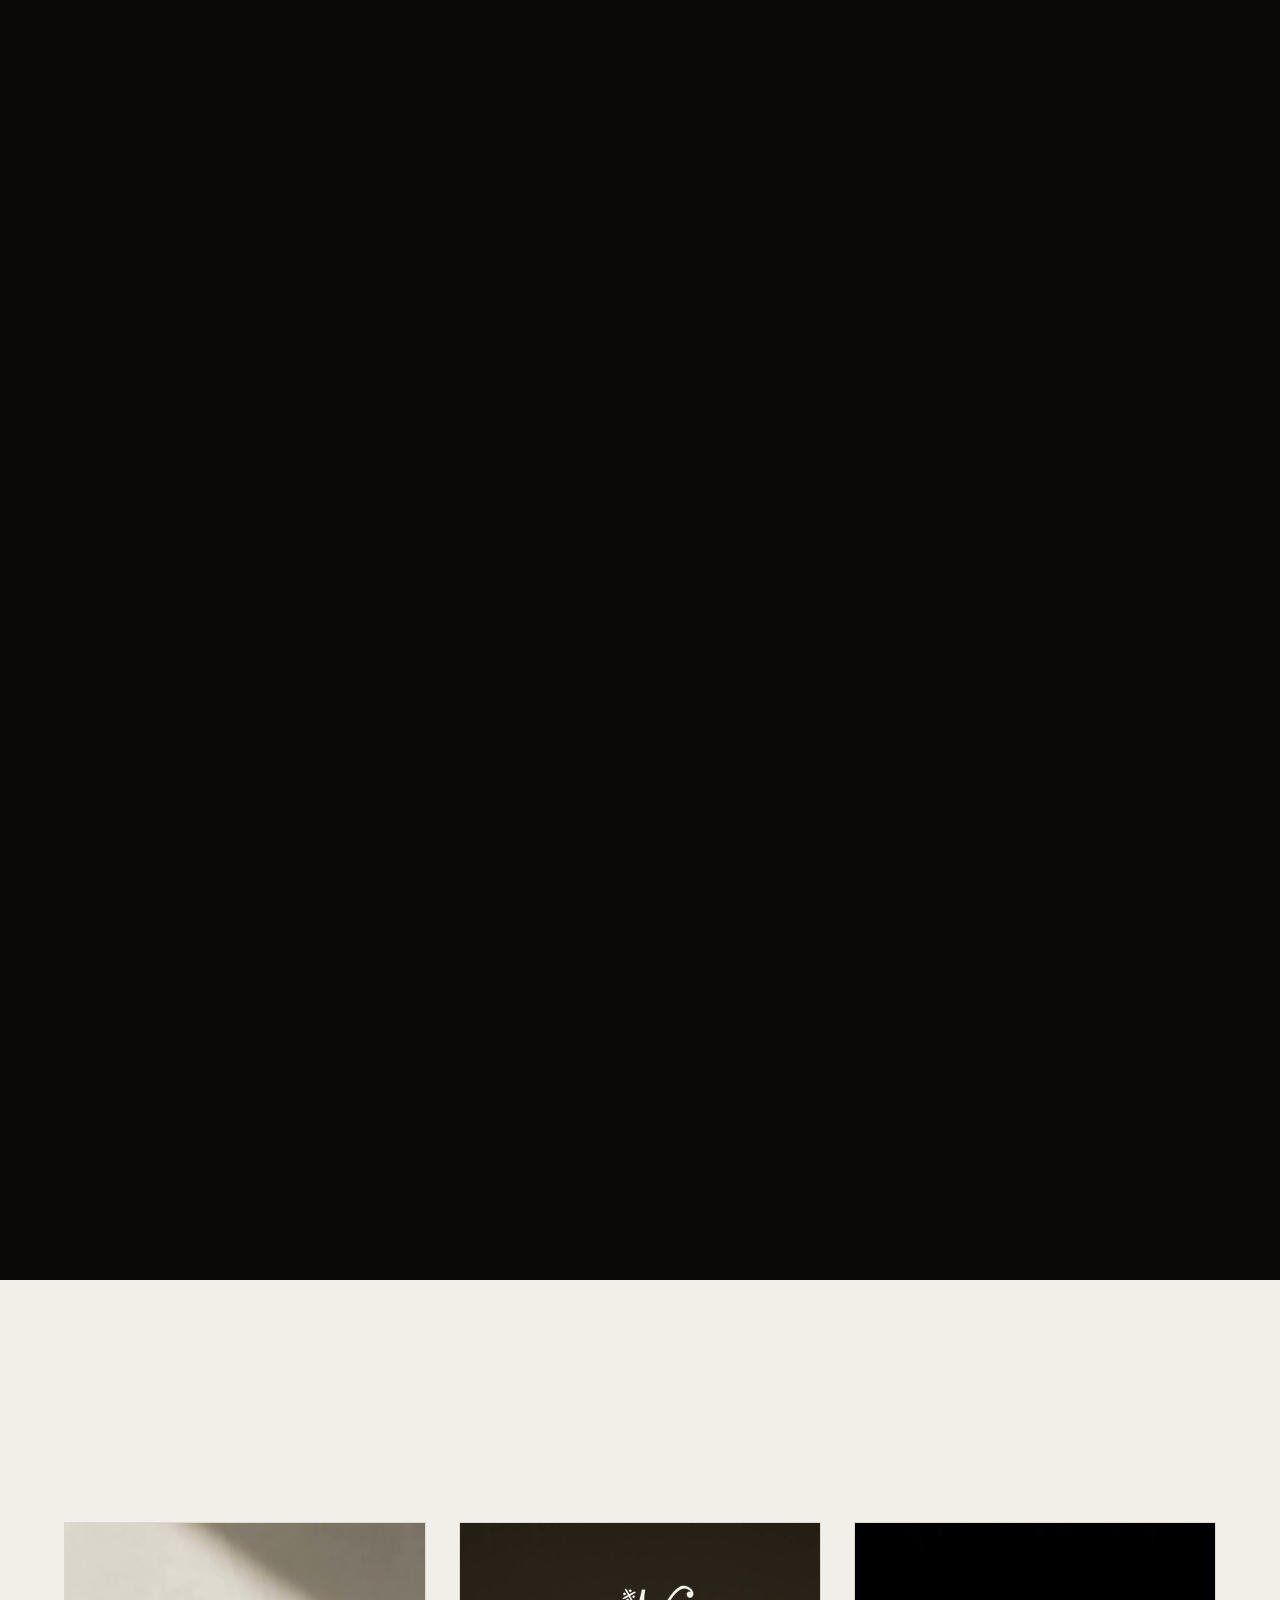
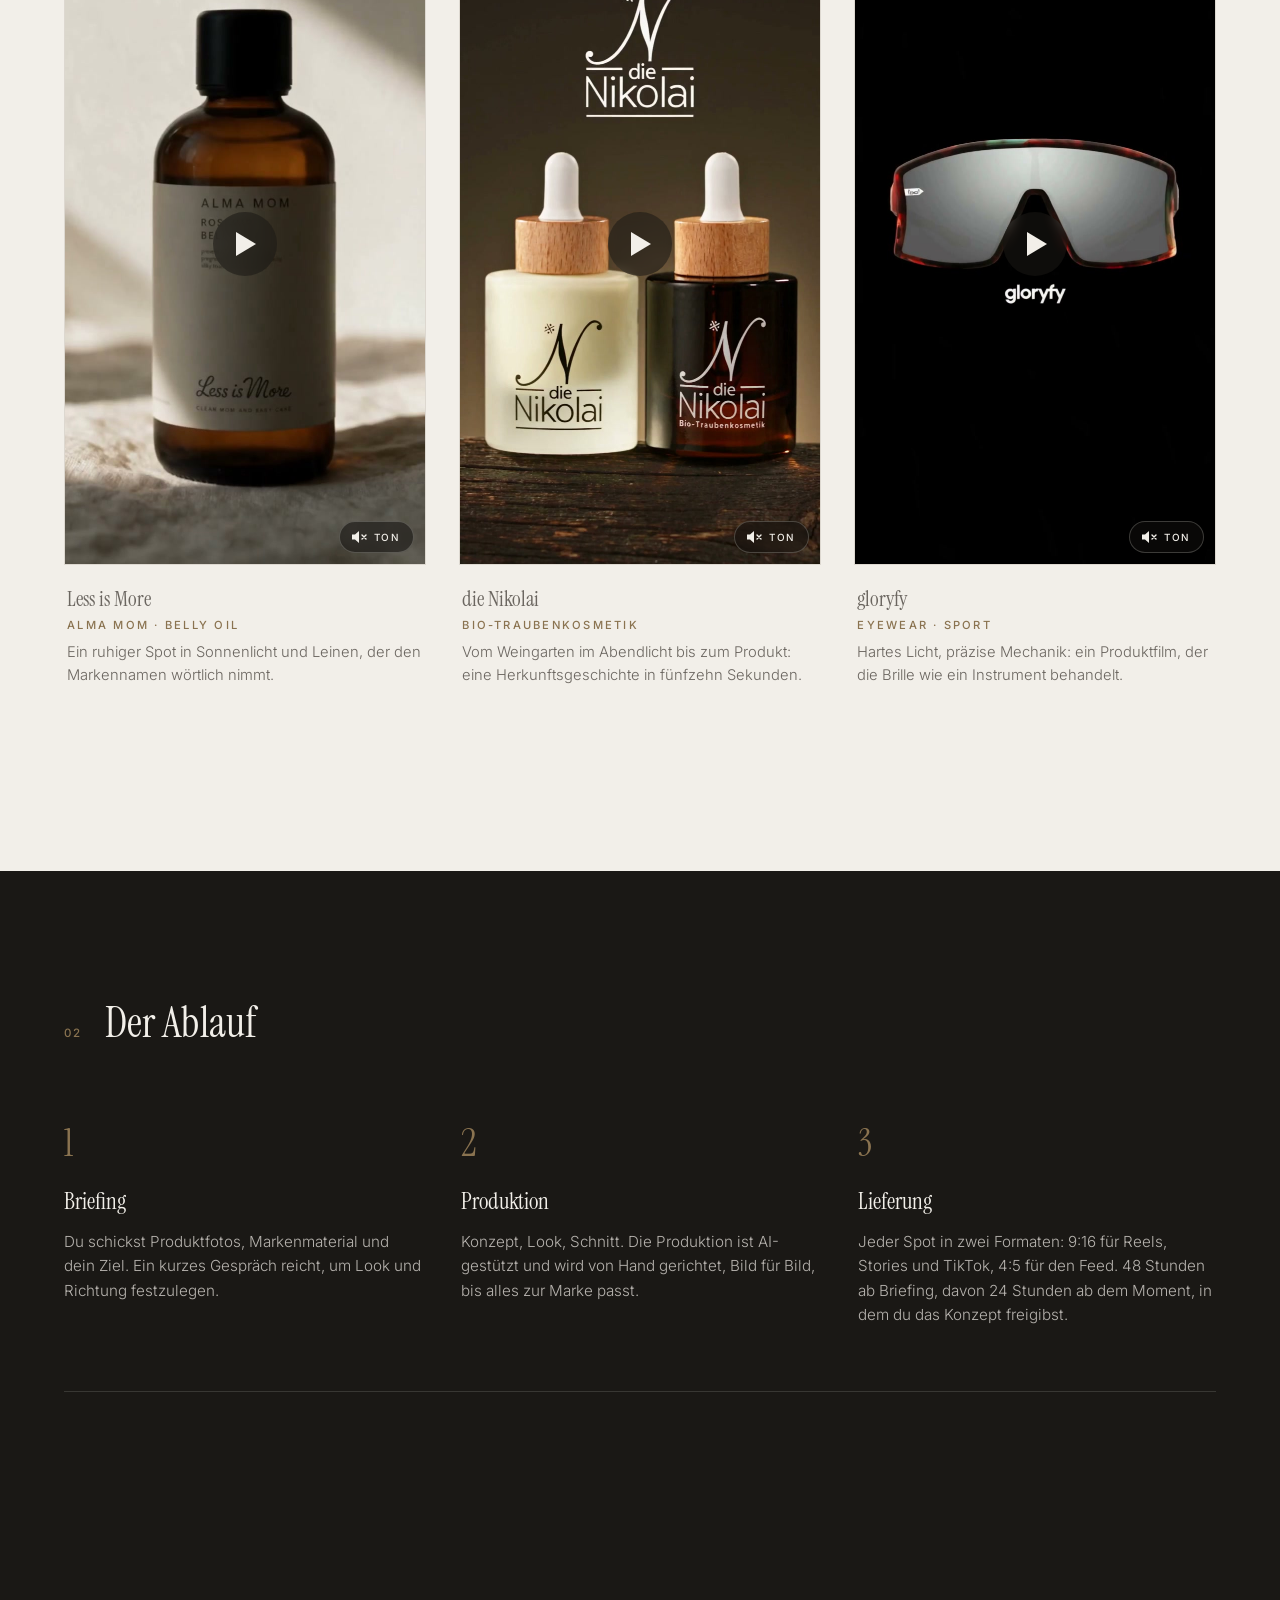
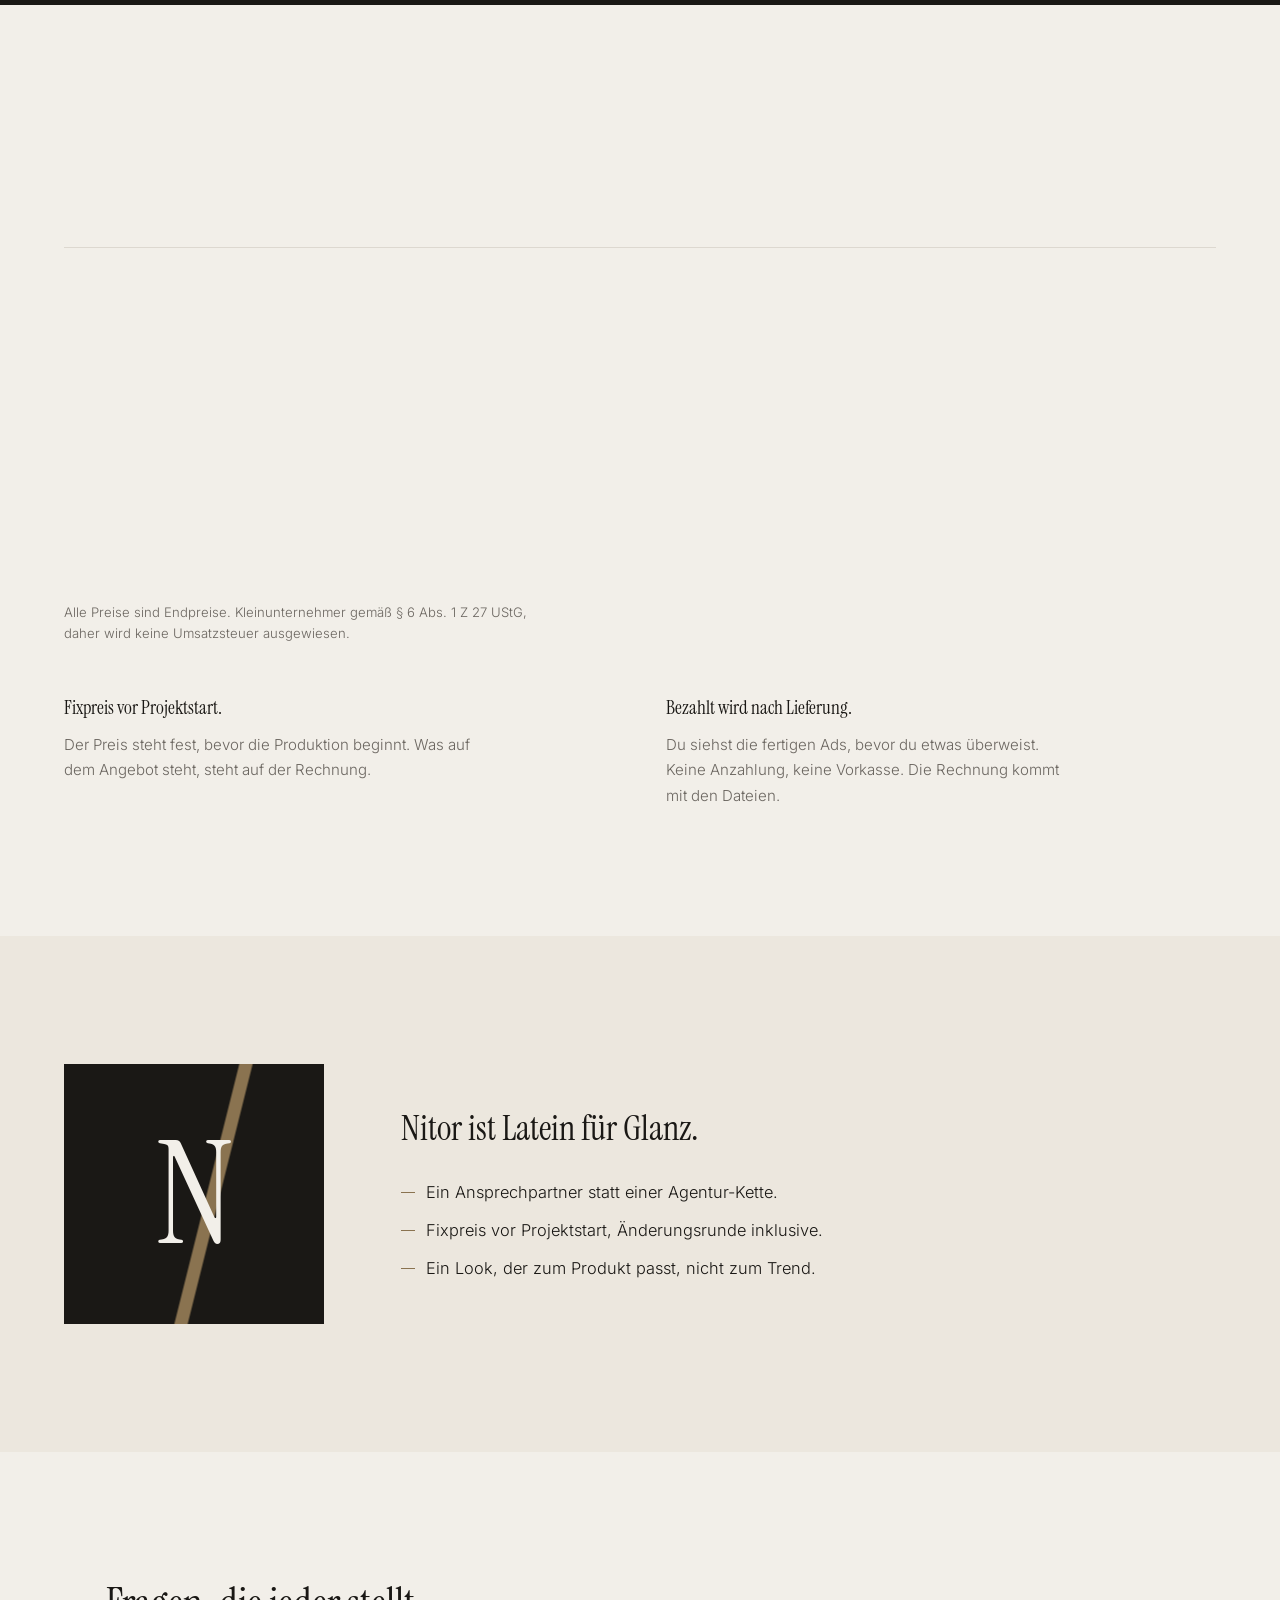
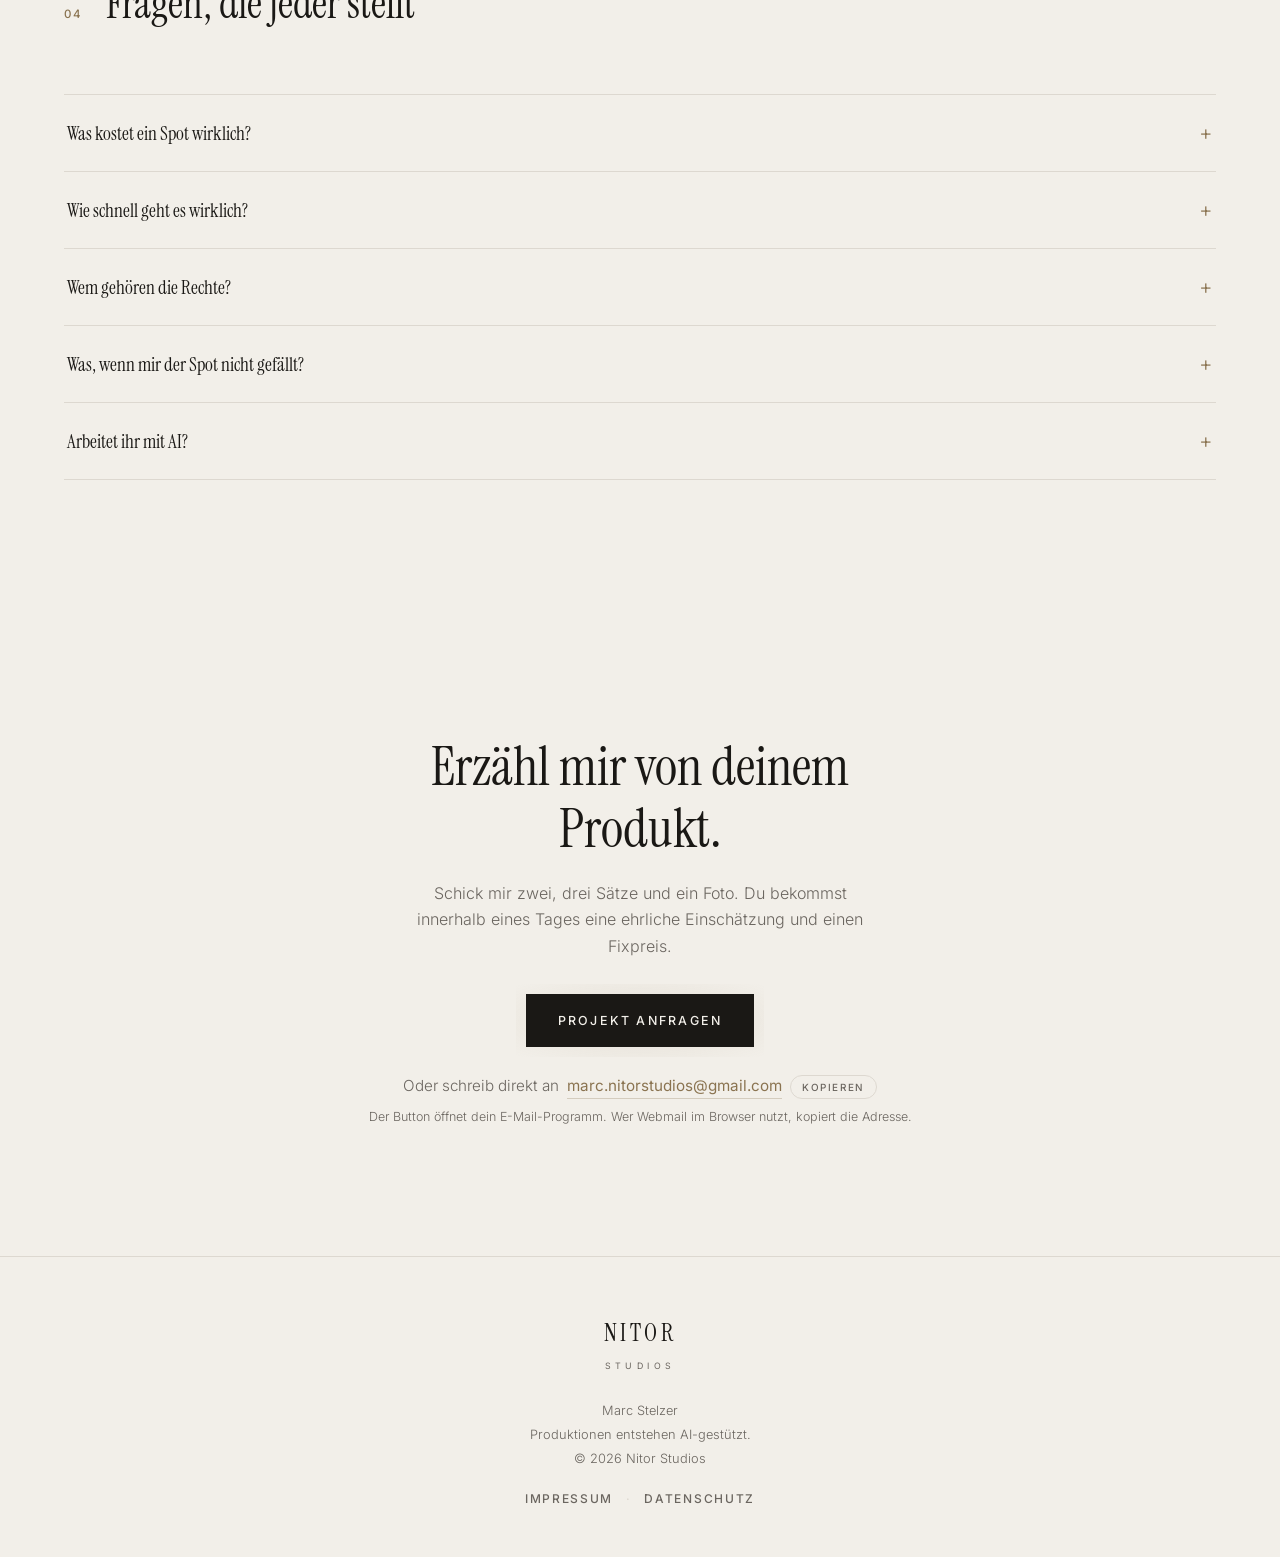
==== commit 59dc9417: "Leistung heißt jetzt Produktvideos im CGI-Look / CGI-style product ads Co-Authored-By: Claude Opus 5" ====
--- a/index.html
+++ b/index.html
@@ -4,10 +4,10 @@
 <meta charset="UTF-8">
 <meta name="viewport" content="width=device-width, initial-scale=1.0">
 <title>Nitor Studios · Produktvideos für Premium-Marken</title>
-<meta name="description" content="Motion Design für Marken mit physischen Produkten. Drei Ads, fertig für Reels und Feed, Lieferung in 48 Stunden. Nitor Studios, Wien.">
+<meta name="description" content="Produktvideos im CGI-Look für Marken mit physischen Produkten. Drei Ads, fertig für Reels und Feed, Lieferung in 48 Stunden. Nitor Studios, Wien.">
 <meta name="theme-color" content="#1A1815">
 <meta property="og:title" content="Nitor Studios · Produktvideos für Premium-Marken">
-<meta property="og:description" content="Drei Ads, fertig für Reels und Feed, Lieferung in 48 Stunden. Motion Design aus Wien.">
+<meta property="og:description" content="Drei Ads, fertig für Reels und Feed, Lieferung in 48 Stunden. Produktvideos im CGI-Look aus Wien.">
 <meta property="og:type" content="website">
 <meta property="og:url" content="https://nitorstudios.com/">
 <meta property="og:image" content="https://nitorstudios.com/assets/hero-ending.jpg">
@@ -328,7 +328,7 @@
     <div class="h3-ov h3-cap" aria-hidden="true"><small></small><span></span></div>
     <div class="h3-ov h3-final">
       <h2>Produktvideos, die zum Produkt passen.</h2>
-      <p>Motion Design für Premium-Marken. Fixpreis, Änderungsrunde inklusive.</p>
+      <p>Produktvideos im CGI-Look für Premium-Marken. Fixpreis, Änderungsrunde inklusive.</p>
       <div class="cta-row">
         <a class="btn solid" href="#arbeiten">Arbeiten ansehen</a>
         <a class="btn" href="#kontakt">Projekt anfragen</a>
@@ -342,7 +342,7 @@
   <p class="nstat" aria-hidden="true">N</p>
   <p class="kicker">Nitor Studios · Wien</p>
   <h1>Produktvideos, die zum Produkt passen.</h1>
-  <p>Motion Design für Premium-Marken. Drei Ads für Reels und Feed, in 48 Stunden.</p>
+  <p>Produktvideos im CGI-Look für Premium-Marken. Drei Ads für Reels und Feed, in 48 Stunden.</p>
   <div class="cta-row">
     <a class="btn solid" href="#arbeiten">Arbeiten ansehen</a>
     <a class="btn" href="#kontakt">Projekt anfragen</a>
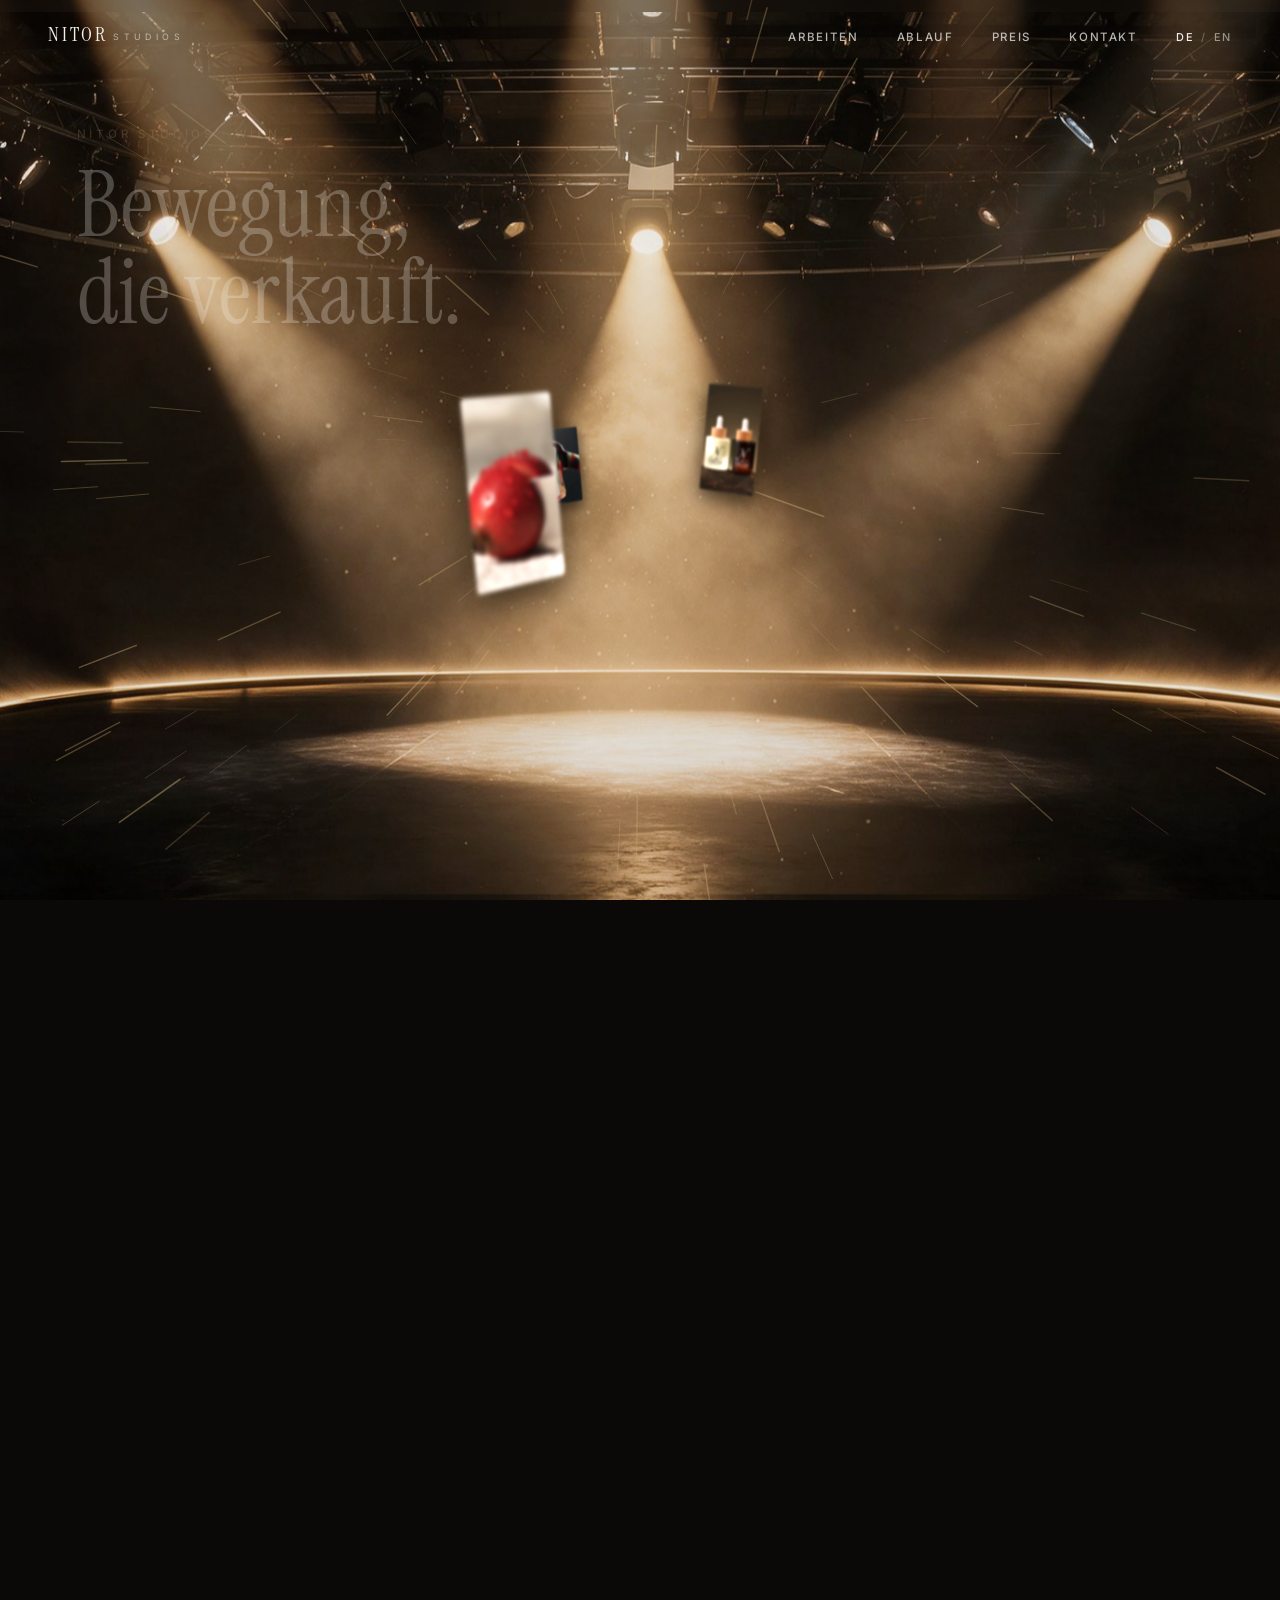
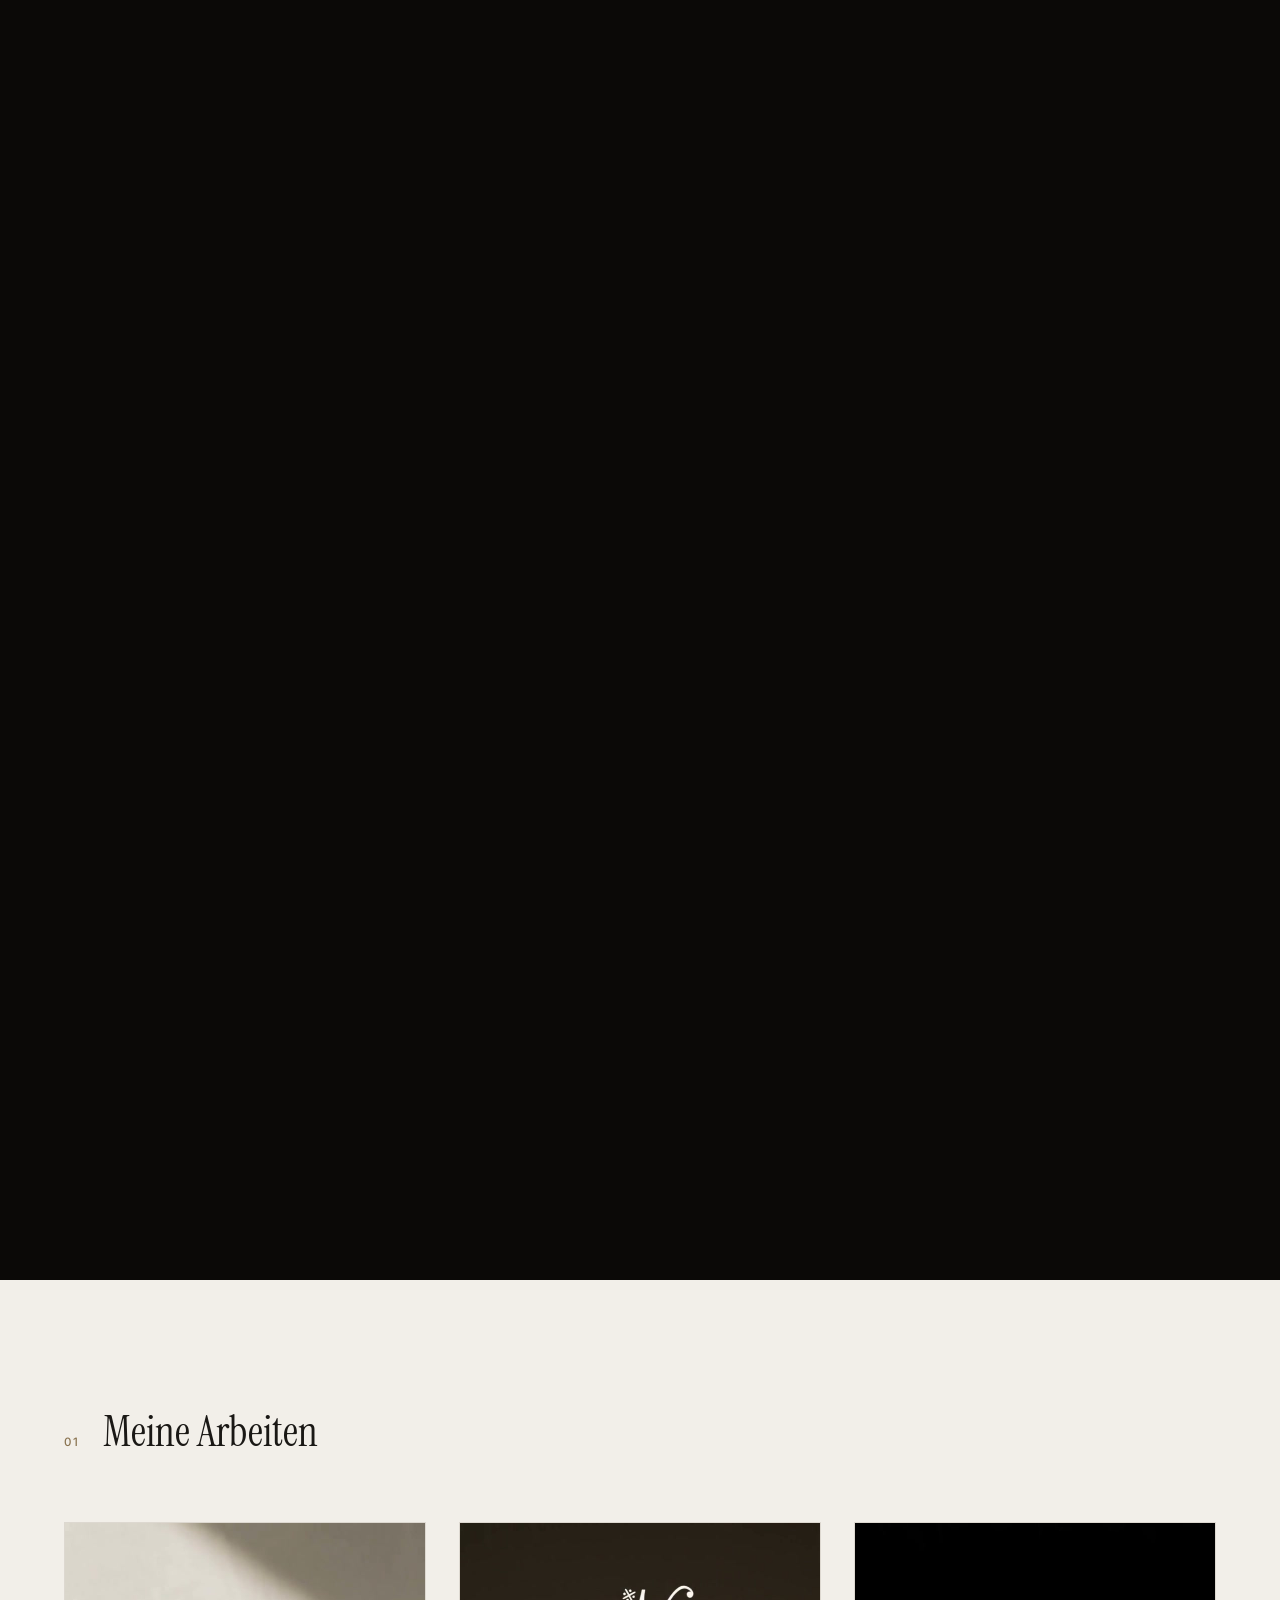
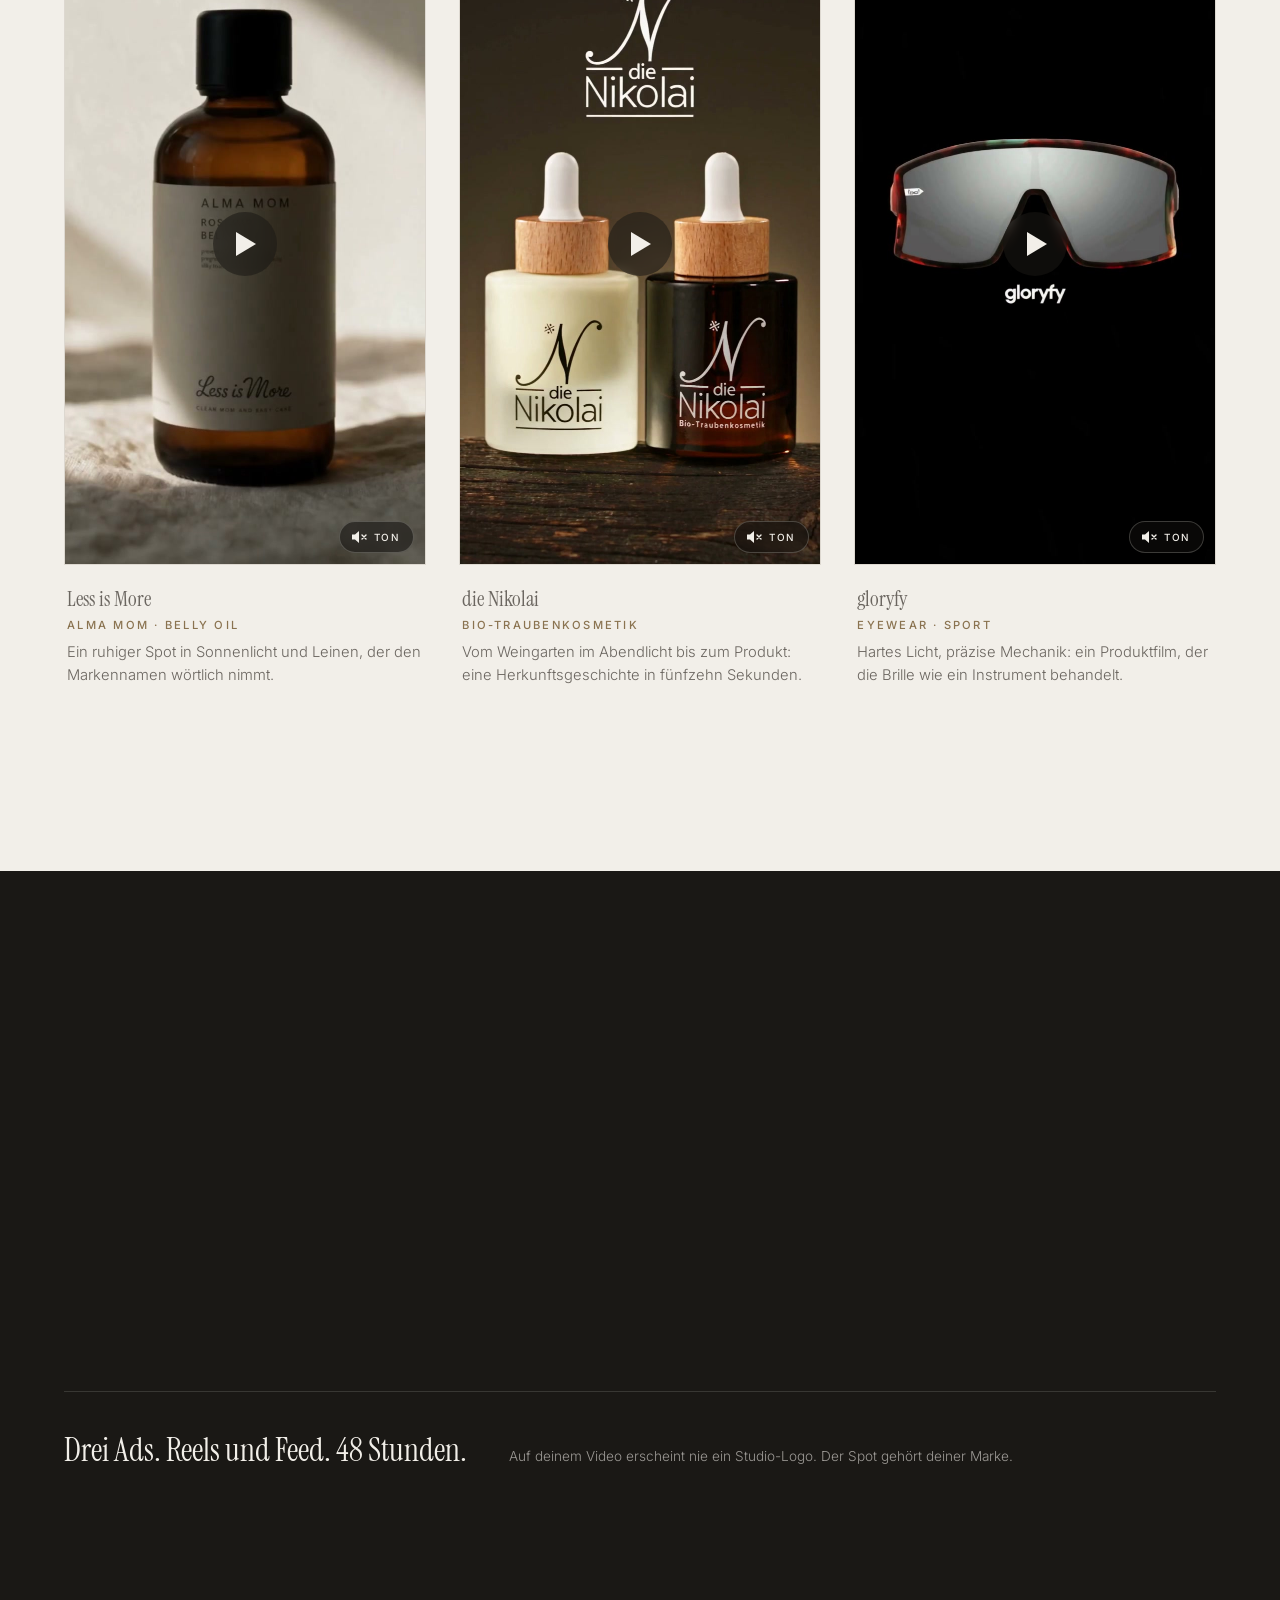
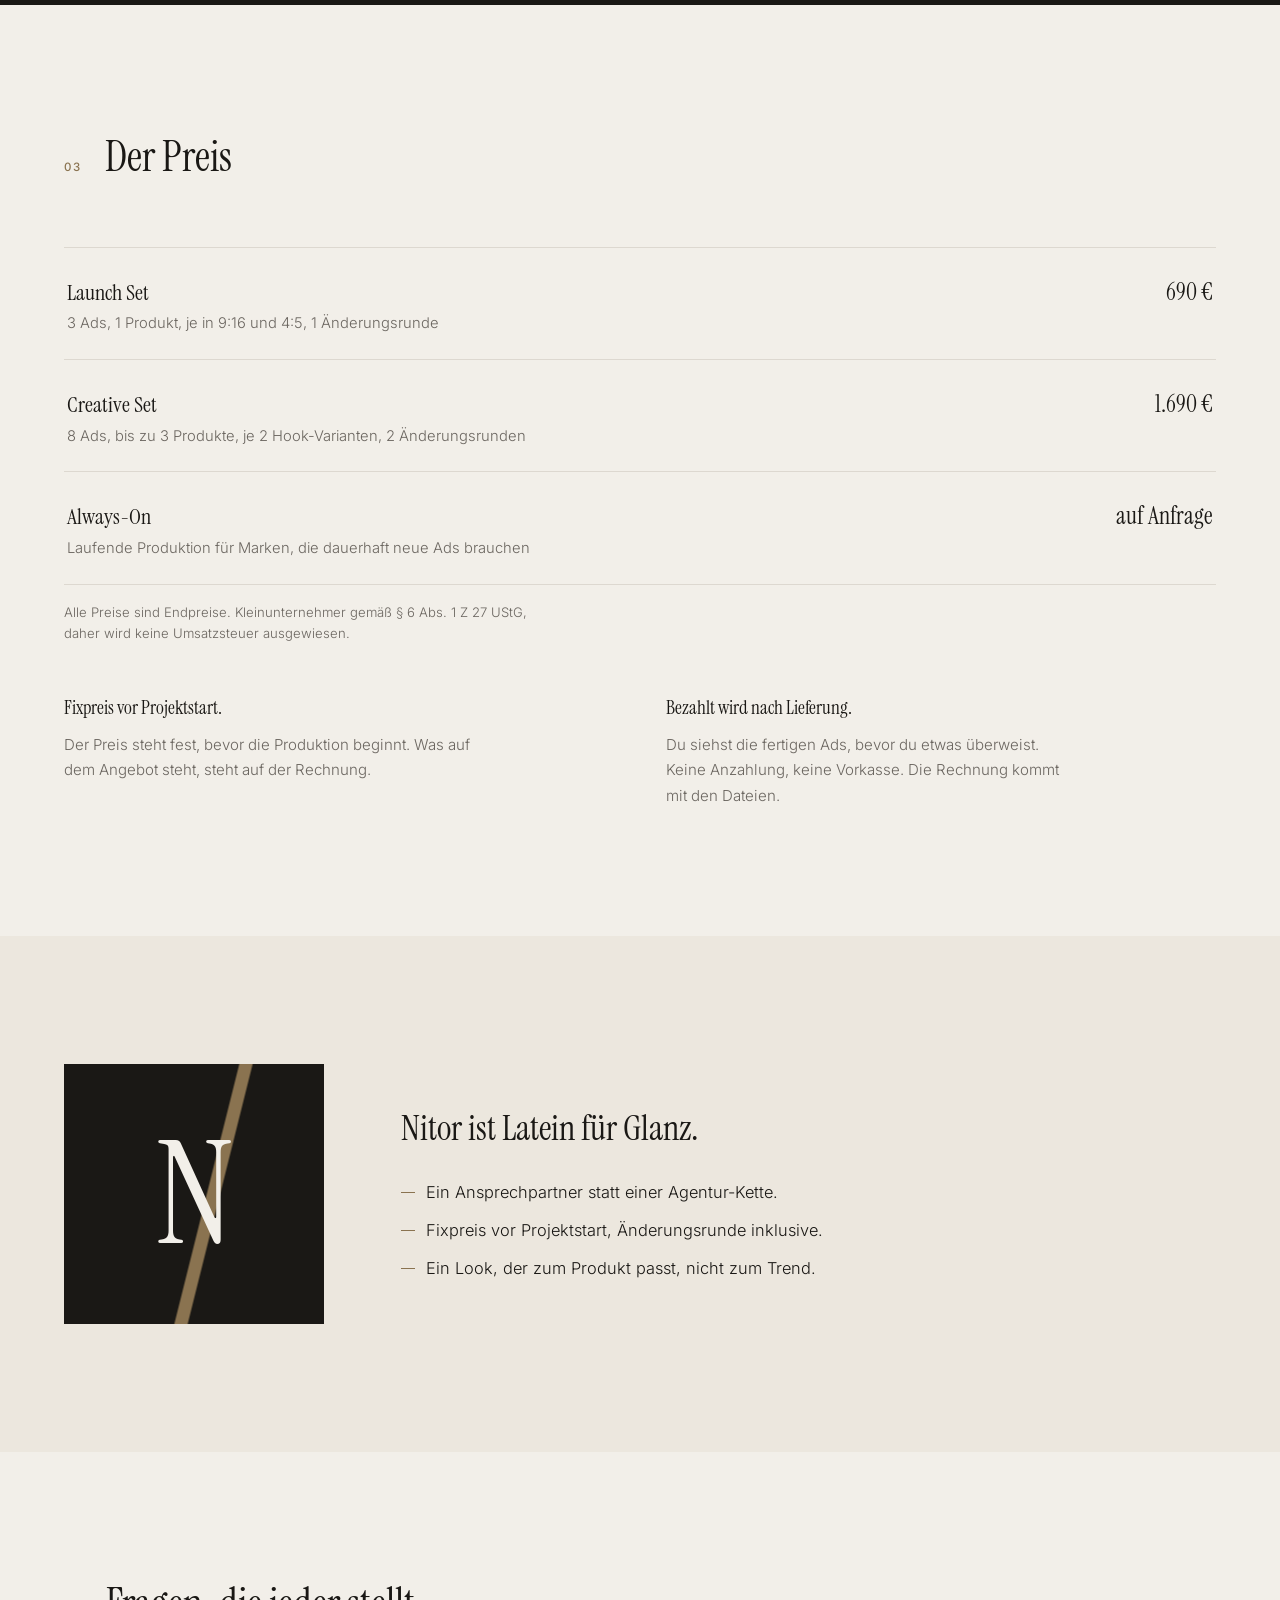
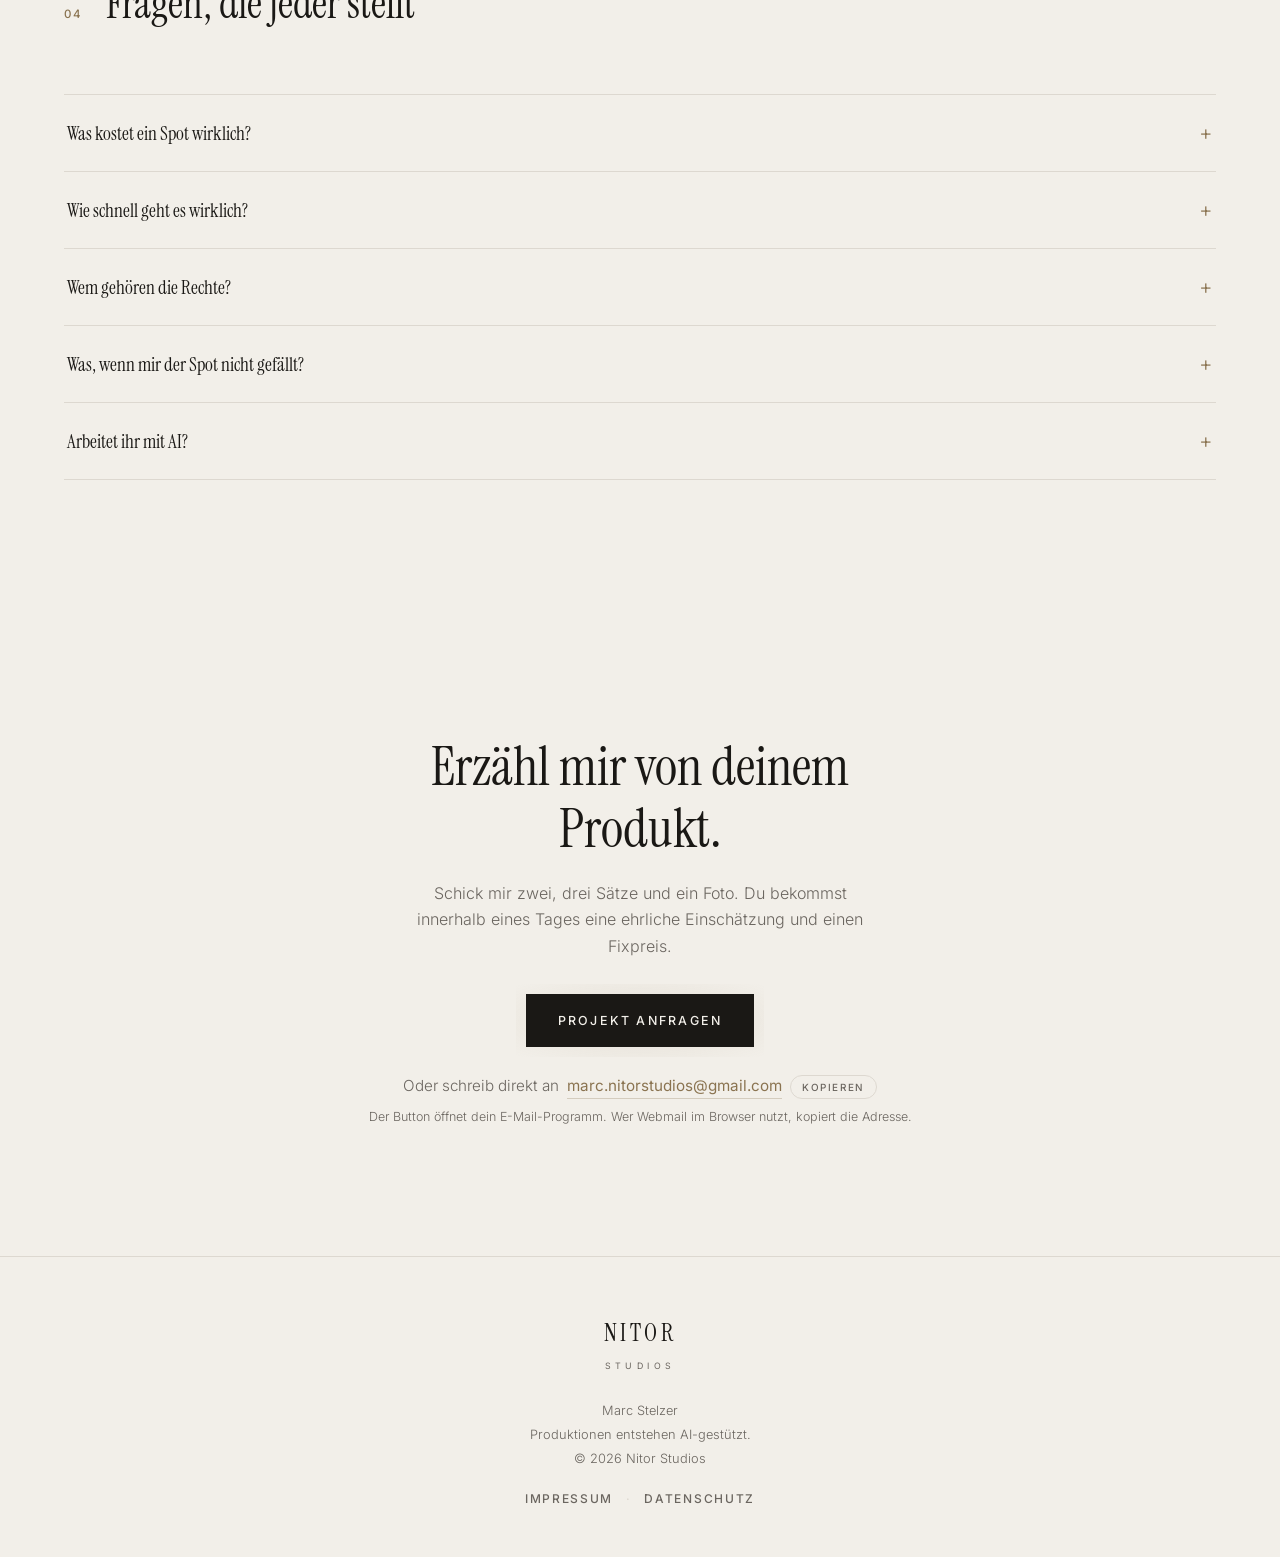
==== commit ae50c04f: "Hero-Unterzeile ohne Wortwiederholung Co-Authored-By: Claude Opus 5.5 <noreply@anthropic.com>" ====
--- a/index.html
+++ b/index.html
@@ -328,7 +328,7 @@
     <div class="h3-ov h3-cap" aria-hidden="true"><small></small><span></span></div>
     <div class="h3-ov h3-final">
       <h2>Produktvideos, die zum Produkt passen.</h2>
-      <p>Produktvideos im CGI-Look für Premium-Marken. Fixpreis, Änderungsrunde inklusive.</p>
+      <p>Im CGI-Look, für Premium-Marken. Fixpreis, Änderungsrunde inklusive.</p>
       <div class="cta-row">
         <a class="btn solid" href="#arbeiten">Arbeiten ansehen</a>
         <a class="btn" href="#kontakt">Projekt anfragen</a>
@@ -342,7 +342,7 @@
   <p class="nstat" aria-hidden="true">N</p>
   <p class="kicker">Nitor Studios · Wien</p>
   <h1>Produktvideos, die zum Produkt passen.</h1>
-  <p>Produktvideos im CGI-Look für Premium-Marken. Drei Ads für Reels und Feed, in 48 Stunden.</p>
+  <p>Im CGI-Look, für Premium-Marken. Drei Ads für Reels und Feed, in 48 Stunden.</p>
   <div class="cta-row">
     <a class="btn solid" href="#arbeiten">Arbeiten ansehen</a>
     <a class="btn" href="#kontakt">Projekt anfragen</a>
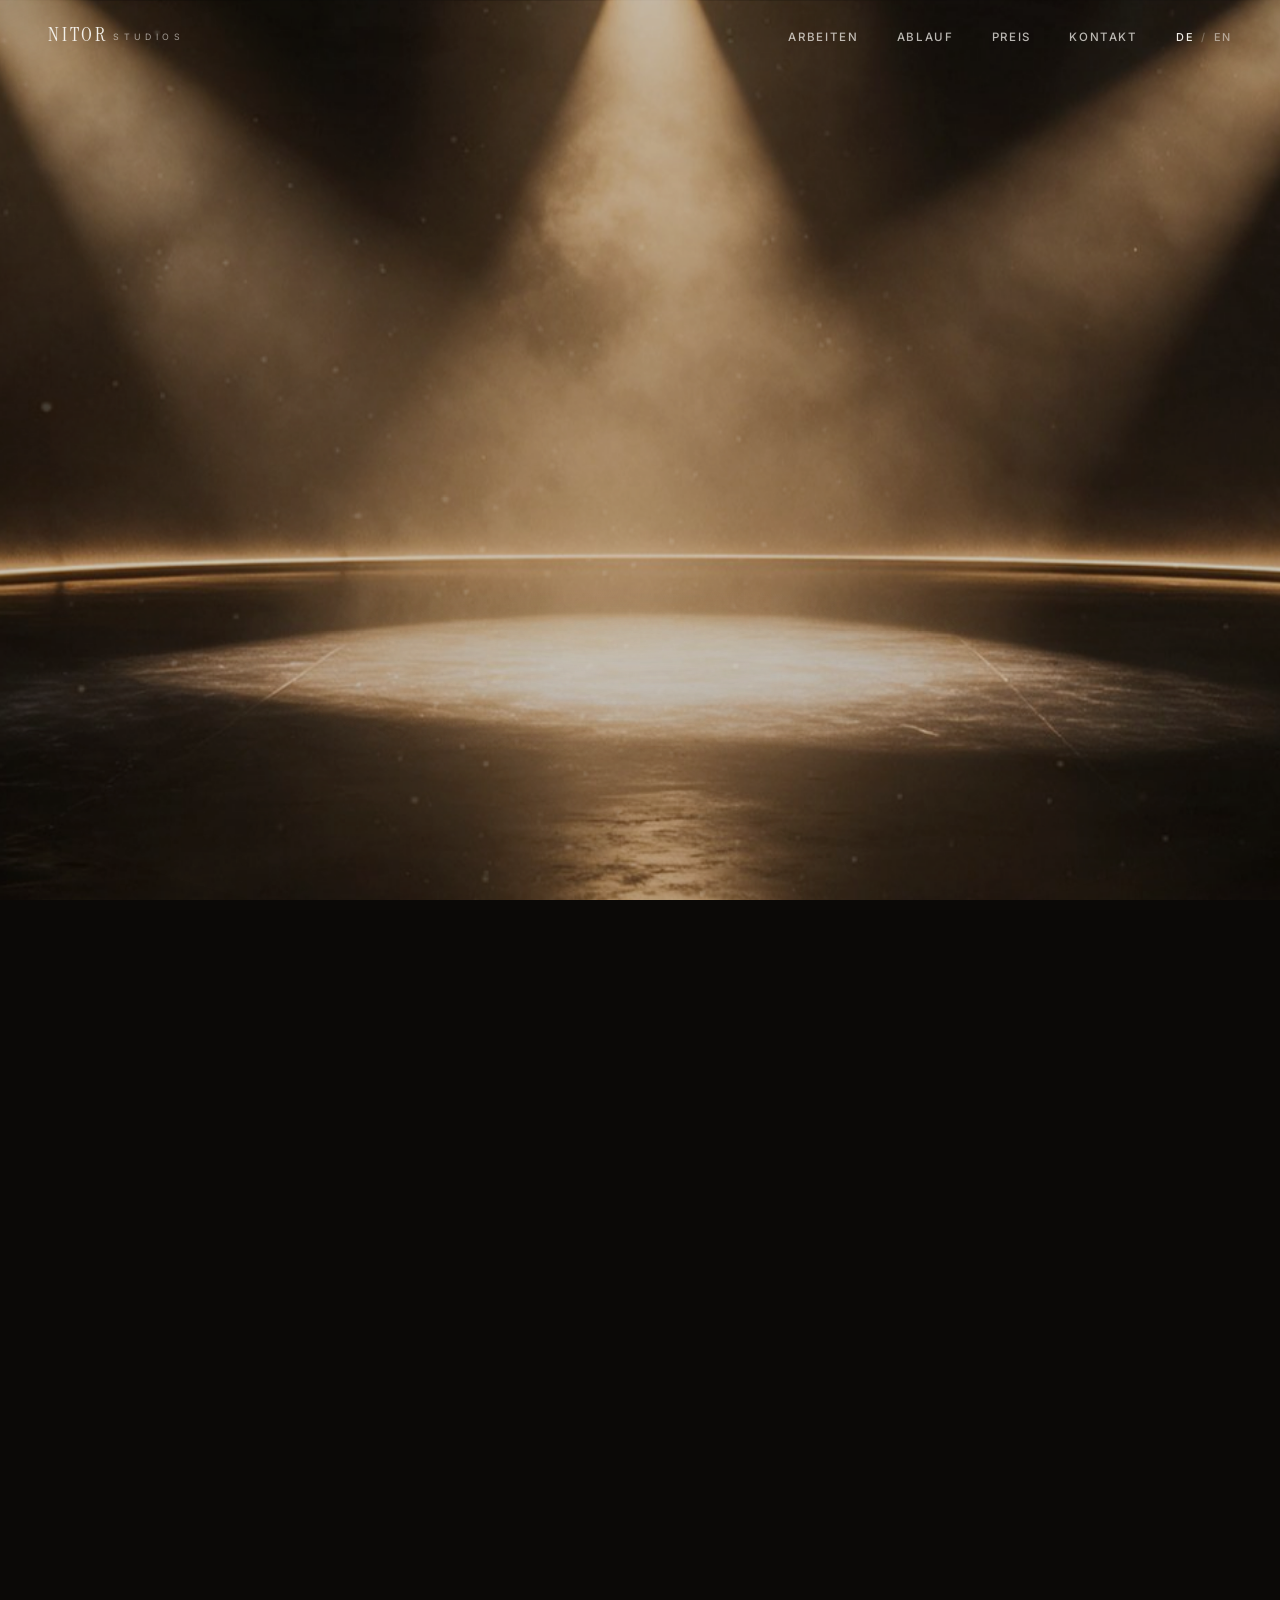
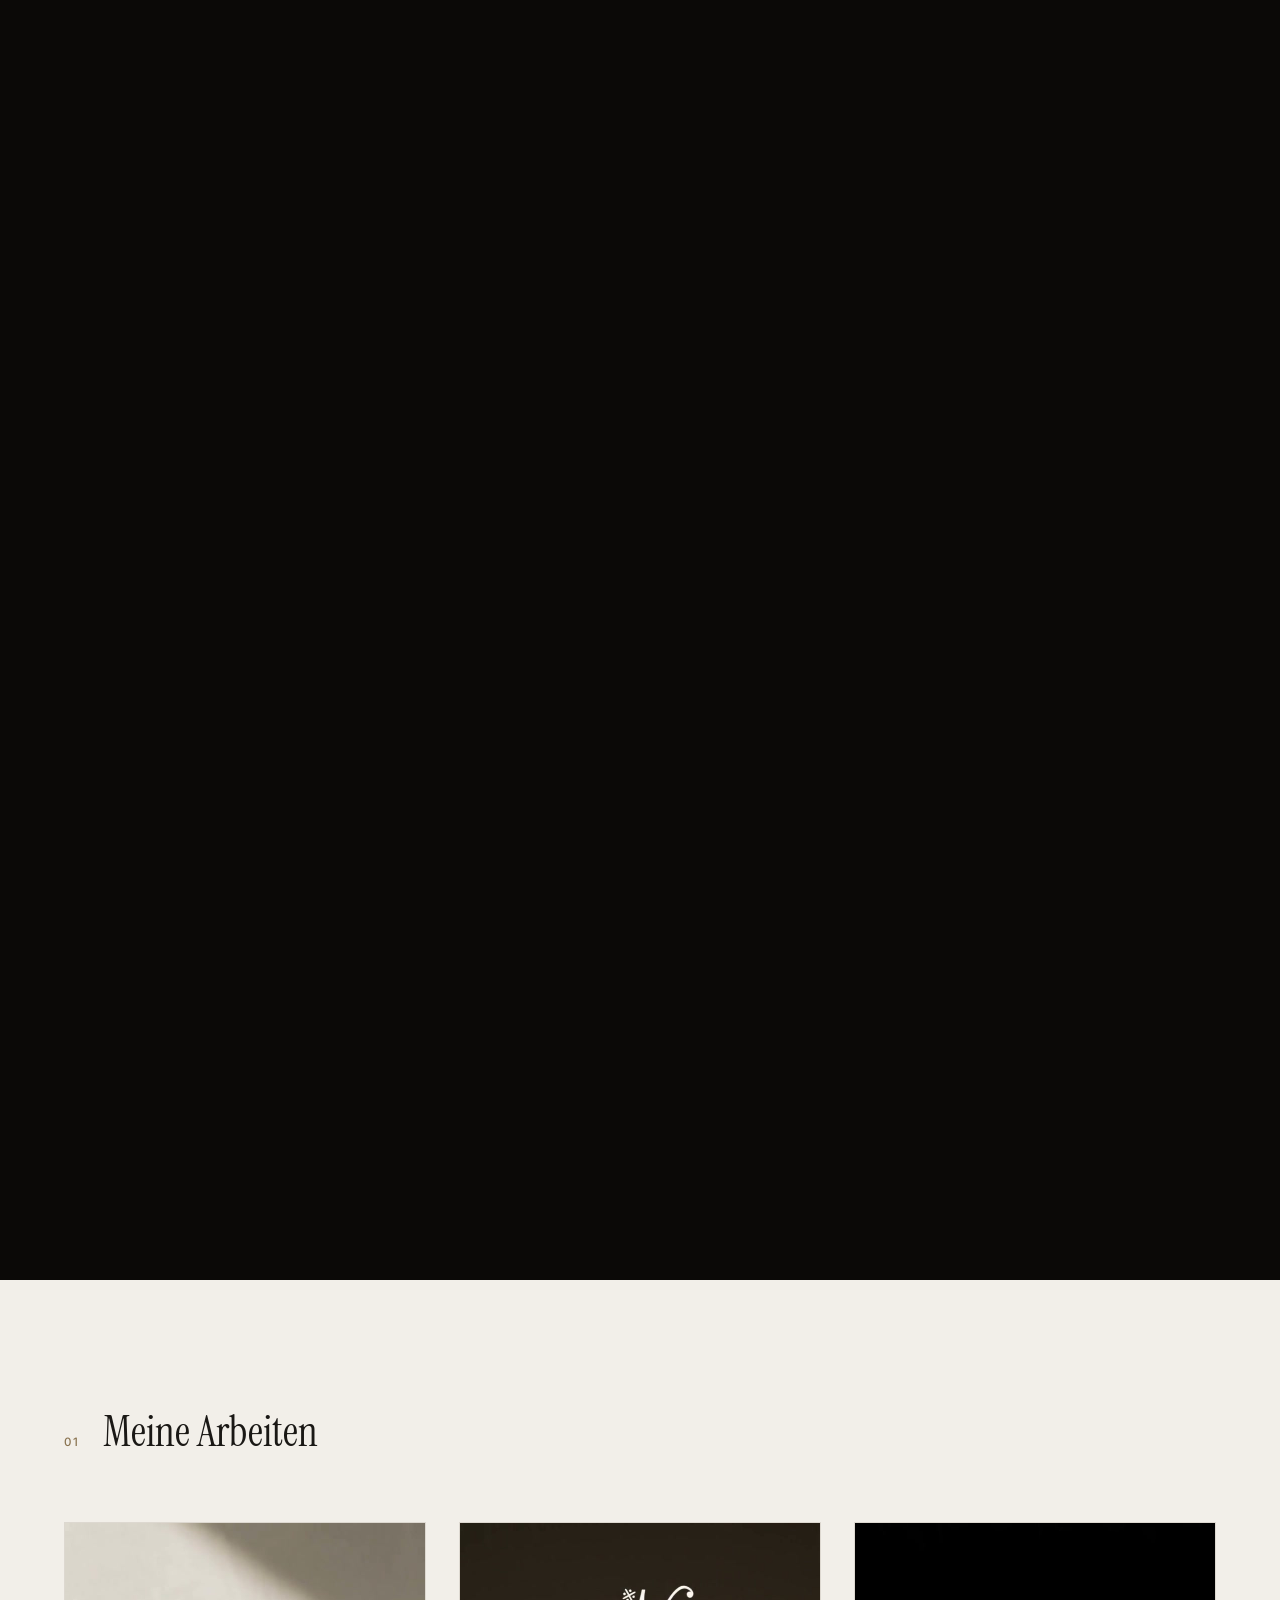
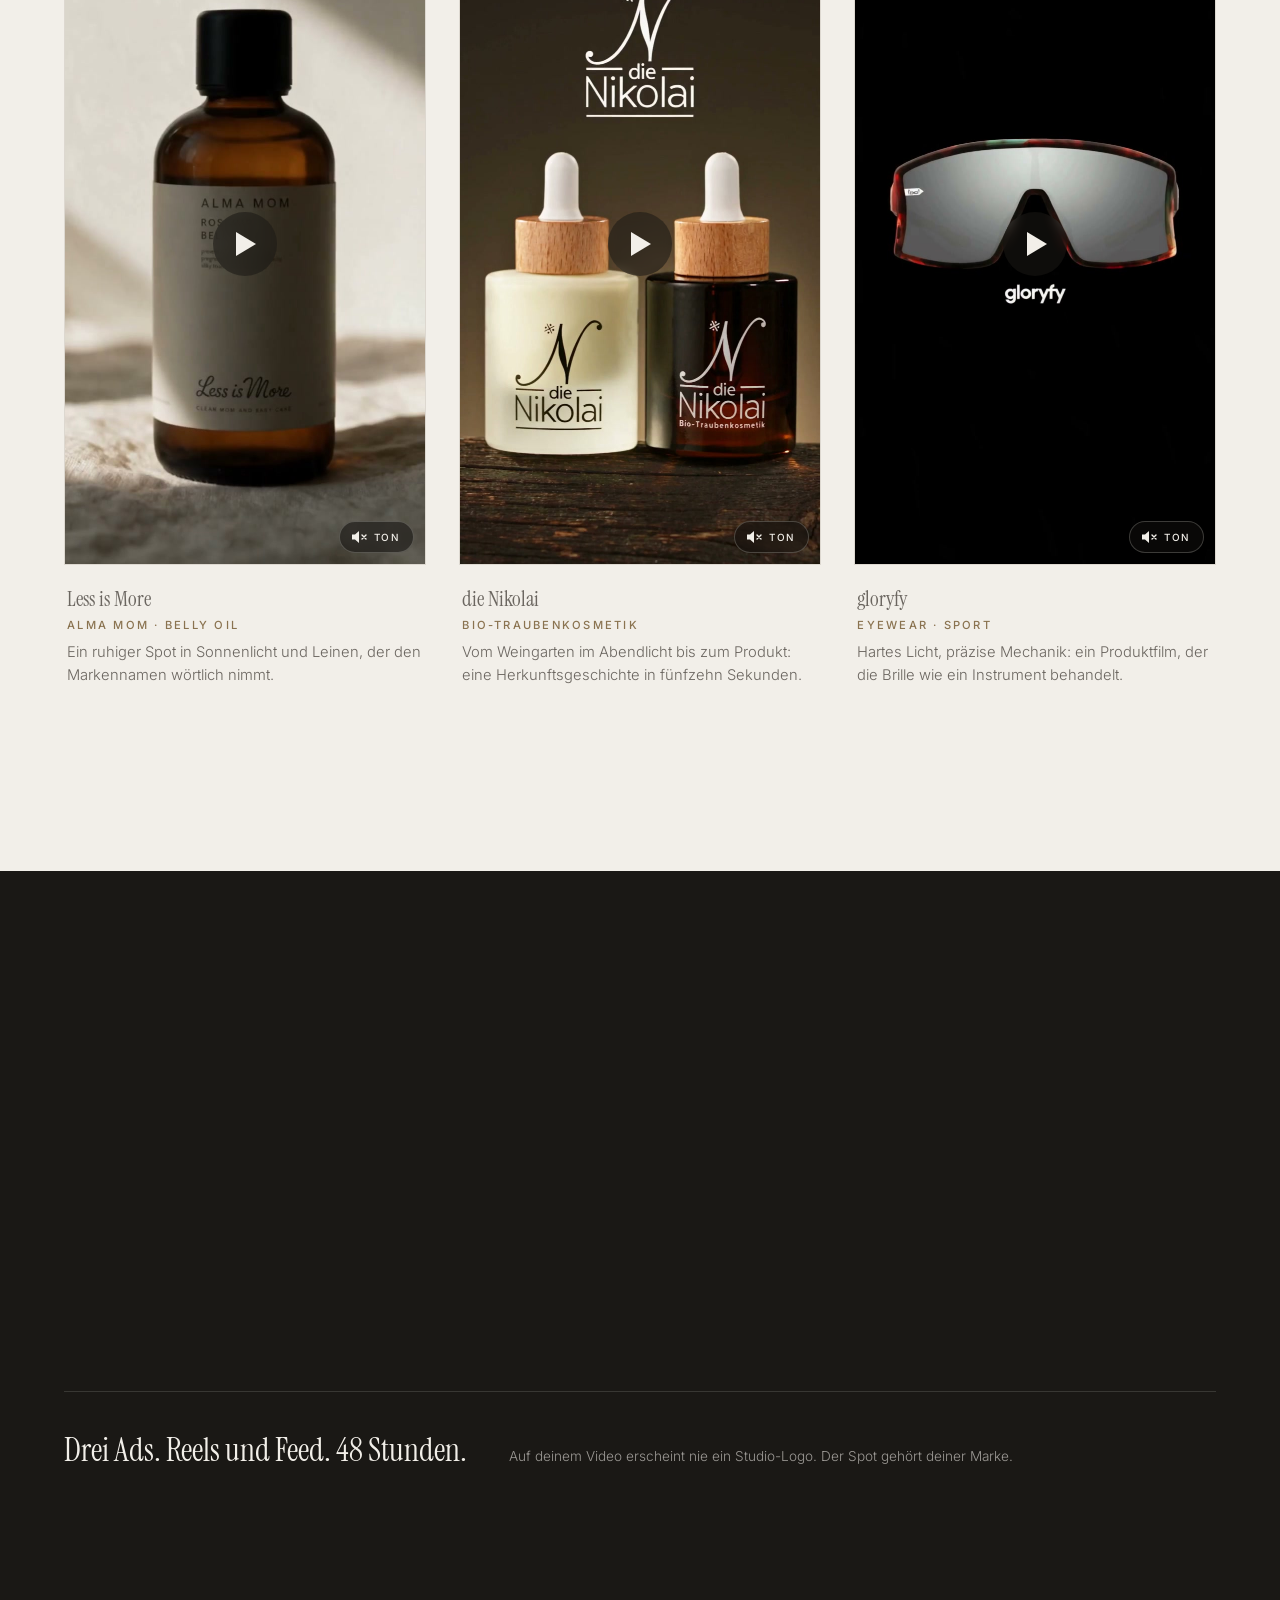
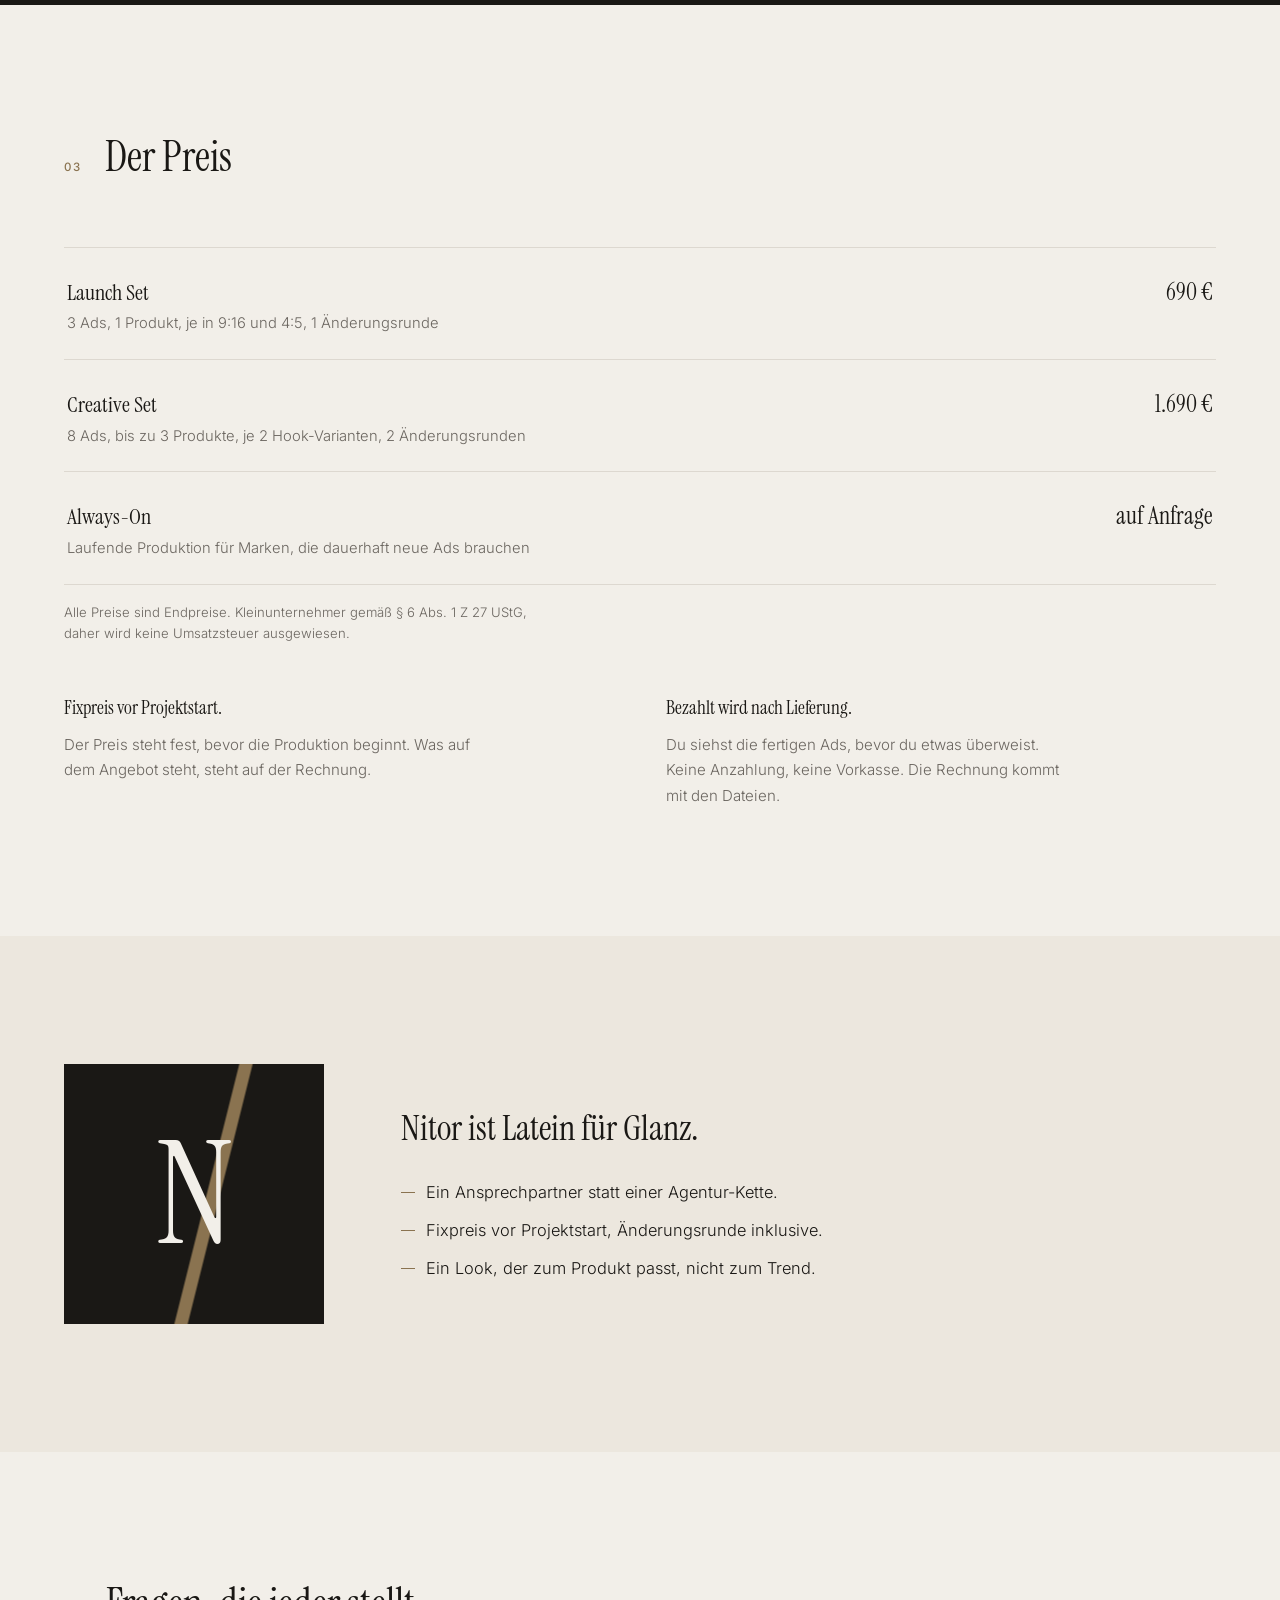
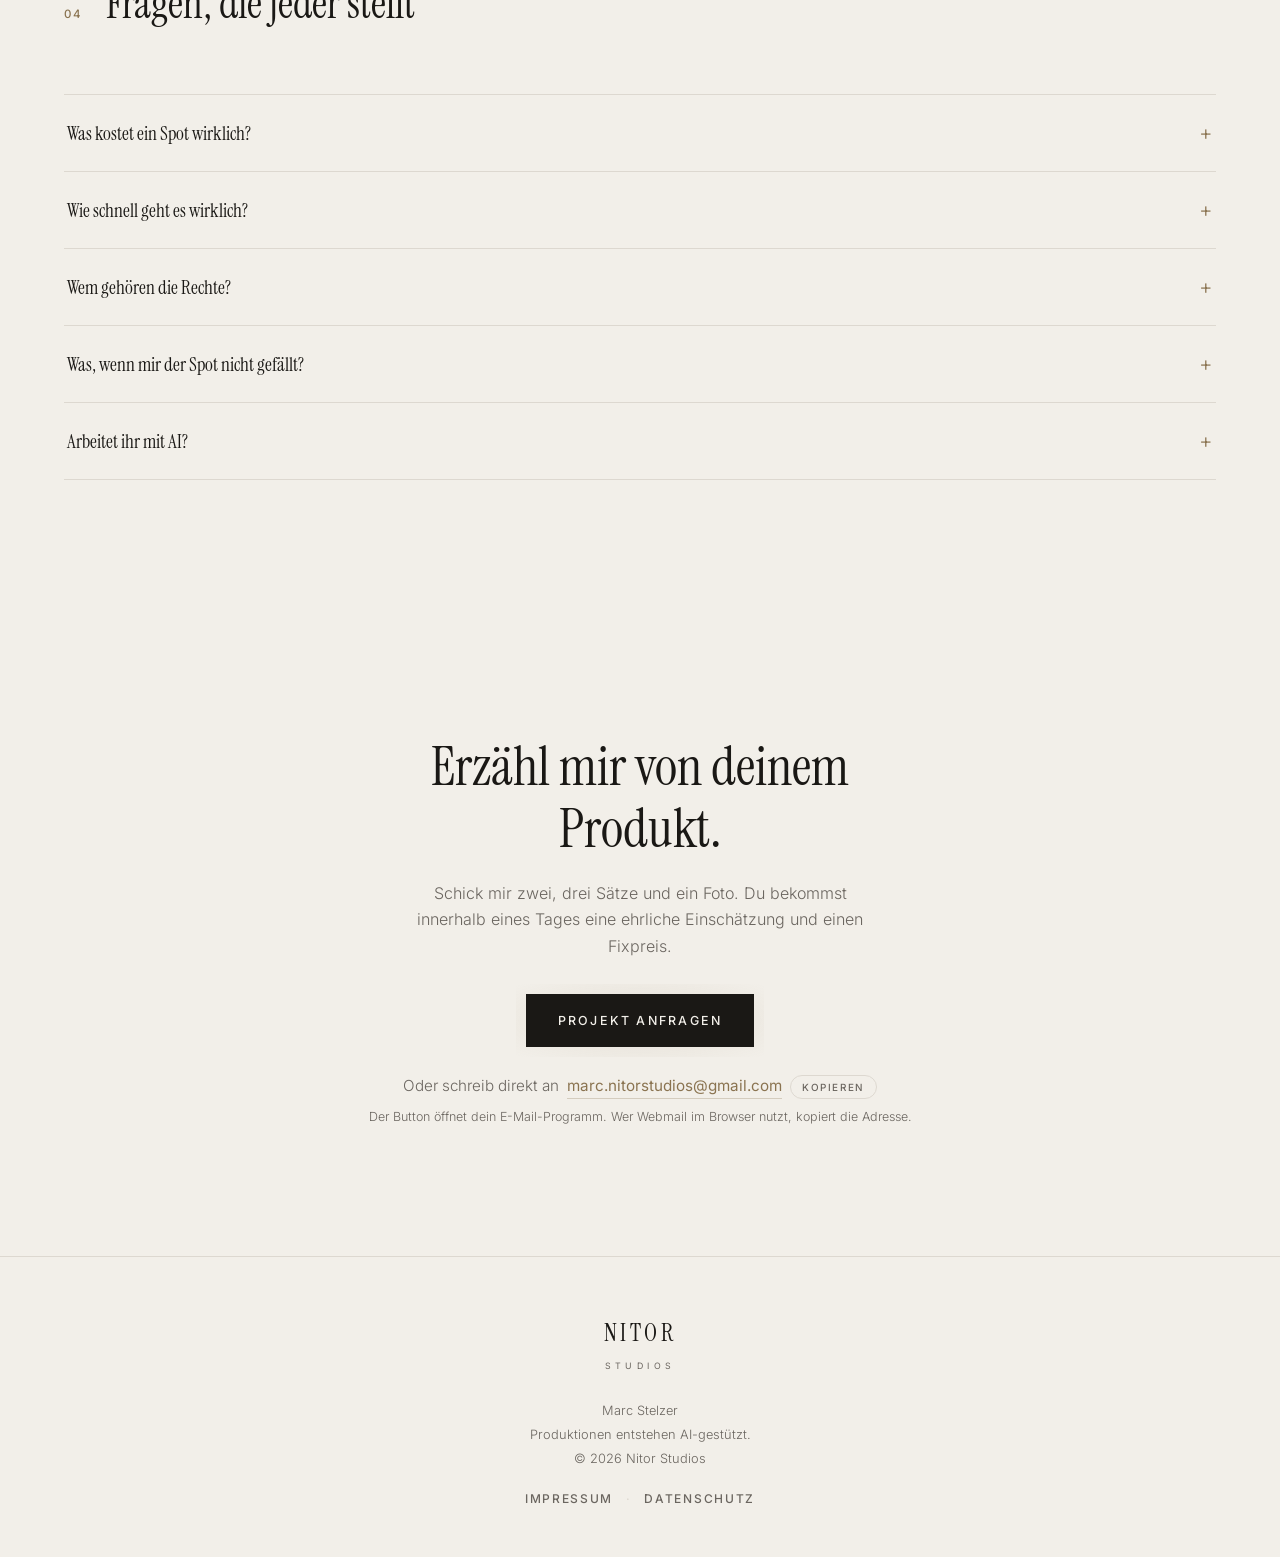
==== commit 04578def: "Datenschutz: Meta-Lead-Formulare ergänzt, voller Name im Impressum, Standort korrigiert Co-Authored-" ====
--- a/index.html
+++ b/index.html
@@ -4,10 +4,10 @@
 <meta charset="UTF-8">
 <meta name="viewport" content="width=device-width, initial-scale=1.0">
 <title>Nitor Studios · Produktvideos für Premium-Marken</title>
-<meta name="description" content="Produktvideos im CGI-Look für Marken mit physischen Produkten. Drei Ads, fertig für Reels und Feed, Lieferung in 48 Stunden. Nitor Studios, Wien.">
+<meta name="description" content="Produktvideos im CGI-Look für Marken mit physischen Produkten. Drei Ads, fertig für Reels und Feed, Lieferung in 48 Stunden. Nitor Studios, Hennersdorf bei Wien.">
 <meta name="theme-color" content="#1A1815">
 <meta property="og:title" content="Nitor Studios · Produktvideos für Premium-Marken">
-<meta property="og:description" content="Drei Ads, fertig für Reels und Feed, Lieferung in 48 Stunden. Produktvideos im CGI-Look aus Wien.">
+<meta property="og:description" content="Drei Ads, fertig für Reels und Feed, Lieferung in 48 Stunden. Produktvideos im CGI-Look aus Hennersdorf bei Wien.">
 <meta property="og:type" content="website">
 <meta property="og:url" content="https://nitorstudios.com/">
 <meta property="og:image" content="https://nitorstudios.com/assets/hero-ending.jpg">
